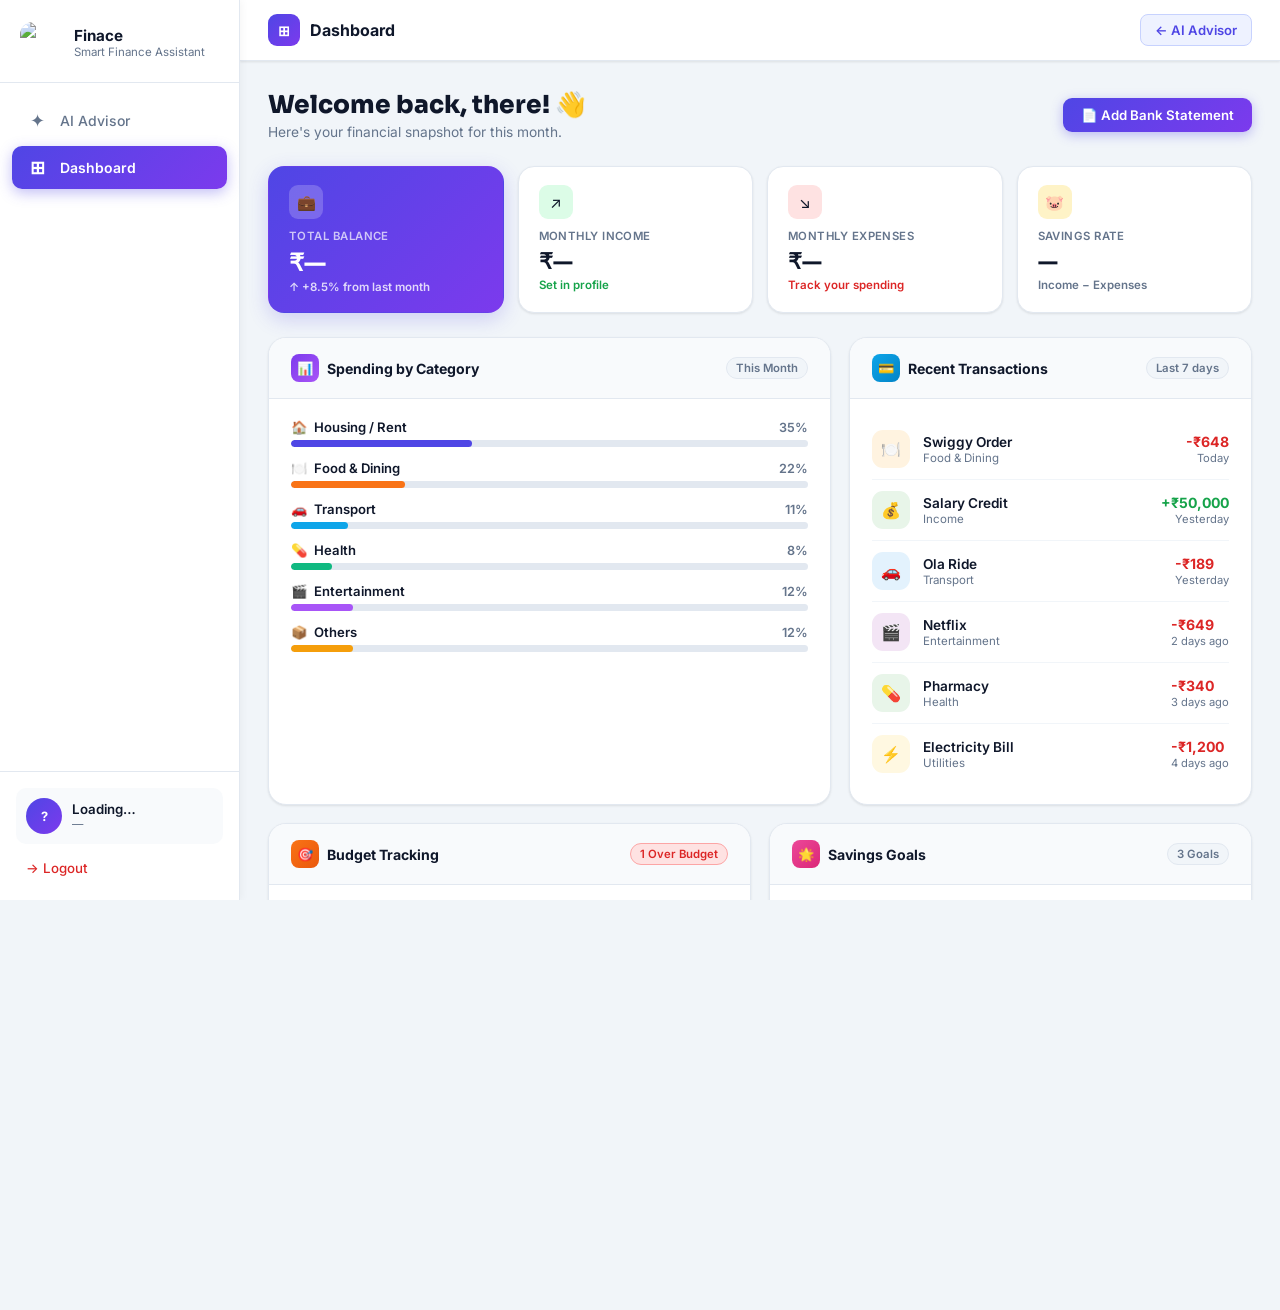
==== frontend/dashboard.html @ 5522cea9 "updated ai chat ui,added dashboard page,updated profile page" ====
<!DOCTYPE html>
<html lang="en">
<head>
<meta charset="UTF-8"/>
<meta name="viewport" content="width=device-width,initial-scale=1.0"/>
<title>Dashboard — Finace</title>
<link href="https://fonts.googleapis.com/css2?family=Inter:wght@400;500;600;700;800&family=Sora:wght@700;800&display=swap" rel="stylesheet"/>
<style>
*,*::before,*::after{box-sizing:border-box;margin:0;padding:0}
:root{
  --indigo:#4f46e5;--violet:#7c3aed;--indigo-light:#eef2ff;--indigo-mid:#c7d2fe;
  --sl50:#f8fafc;--sl100:#f1f5f9;--sl200:#e2e8f0;--sl300:#cbd5e1;
  --sl500:#64748b;--sl900:#0f172a;
  --green:#16a34a;--green-bg:#dcfce7;--green-bd:#86efac;
  --red:#dc2626;--red-bg:#fee2e2;
  --amber:#d97706;--amber-bg:#fef3c7;
  --white:#fff;
  --sh-sm:0 1px 3px rgba(0,0,0,.06),0 1px 2px rgba(0,0,0,.04);
  --sh-md:0 4px 16px rgba(0,0,0,.08),0 2px 6px rgba(0,0,0,.04);
  --sh-indigo:0 6px 20px rgba(79,70,229,.22);
}
html,body{height:100%;font-family:'Inter',sans-serif;background:var(--sl100);color:var(--sl900);overflow-x:hidden}
.layout{display:flex;min-height:100vh}

/* ── SIDEBAR ── */
.sidebar{width:240px;flex-shrink:0;background:var(--white);border-right:1px solid var(--sl200);display:flex;flex-direction:column;position:sticky;top:0;height:100vh;box-shadow:2px 0 8px rgba(0,0,0,.04);z-index:10}
.sb-brand{padding:22px 20px 18px;display:flex;align-items:center;gap:12px;border-bottom:1px solid var(--sl200)}
.sb-icon{width:42px;height:42px;border-radius:12px;background:linear-gradient(135deg,var(--violet),var(--indigo));display:flex;align-items:center;justify-content:center;font-size:1.2rem;color:#fff;flex-shrink:0;box-shadow:0 4px 12px rgba(124,58,237,.35)}
.sb-name{font-size:.95rem;font-weight:700;color:var(--sl900);line-height:1.2}
.sb-sub{font-size:.72rem;color:var(--sl500)}
.sb-nav{flex:1;padding:16px 12px}
.nav-item{display:flex;align-items:center;gap:12px;padding:11px 14px;border-radius:10px;font-size:.875rem;font-weight:500;color:var(--sl500);cursor:pointer;transition:all .18s;margin-bottom:4px;border:none;background:none;width:100%;text-align:left;font-family:'Inter',sans-serif;text-decoration:none}
.nav-item:hover{background:var(--sl100);color:var(--sl900)}
.nav-item.active{background:linear-gradient(135deg,var(--indigo),var(--violet));color:#fff;font-weight:600;box-shadow:0 4px 14px rgba(79,70,229,.35)}
.ni{font-size:1.1rem;width:22px;text-align:center;flex-shrink:0}
.sb-user{padding:16px;border-top:1px solid var(--sl200)}
.sb-user-row{display:flex;align-items:center;gap:10px;padding:10px;border-radius:10px;background:var(--sl50);margin-bottom:8px}
.sb-av{width:36px;height:36px;border-radius:50%;background:linear-gradient(135deg,var(--indigo),var(--violet));display:flex;align-items:center;justify-content:center;font-size:.8rem;font-weight:700;color:#fff;flex-shrink:0}
.sb-uname{font-size:.83rem;font-weight:600;color:var(--sl900)}
.sb-uemail{font-size:.71rem;color:var(--sl500);word-break:break-all}
.sb-logout{display:flex;align-items:center;gap:8px;padding:8px 10px;border-radius:8px;font-size:.83rem;font-weight:500;color:var(--red);cursor:pointer;border:none;background:none;font-family:'Inter',sans-serif;width:100%;transition:background .15s}
.sb-logout:hover{background:var(--red-bg)}

/* ── MAIN ── */
.main{flex:1;display:flex;flex-direction:column;min-width:0;overflow-y:auto}

/* ── TOP NAV ── */
.top-nav{background:var(--white);border-bottom:1px solid var(--sl200);padding:14px 28px;display:flex;align-items:center;justify-content:space-between;flex-shrink:0;box-shadow:var(--sh-sm)}
.top-nav-title{font-size:1rem;font-weight:700;color:var(--sl900);display:flex;align-items:center;gap:10px}
.top-nav-icon{width:32px;height:32px;border-radius:9px;background:linear-gradient(135deg,var(--indigo),var(--violet));display:flex;align-items:center;justify-content:center;font-size:.88rem;color:#fff}
.tb-back{display:flex;align-items:center;gap:7px;padding:7px 14px;border-radius:8px;background:var(--indigo-light);border:1.5px solid var(--indigo-mid);color:var(--indigo);font-family:'Inter',sans-serif;font-size:.82rem;font-weight:600;cursor:pointer;text-decoration:none;transition:all .18s}
.tb-back:hover{background:var(--indigo-mid);color:var(--indigo)}

/* ── CONTENT ── */
.content{padding:28px 28px 40px}

/* ── PAGE HEADER ── */
.page-header{margin-bottom:26px}
.page-header h1{font-family:'Sora',sans-serif;font-size:1.55rem;font-weight:800;color:var(--sl900);margin-bottom:4px}
.page-header p{font-size:.86rem;color:var(--sl500)}

/* ── SUMMARY STRIP ── */
.summary-strip{display:grid;grid-template-columns:repeat(4,1fr);gap:14px;margin-bottom:24px}
.sum-card{background:var(--white);border:1px solid var(--sl200);border-radius:16px;padding:18px 20px;box-shadow:var(--sh-sm);transition:box-shadow .2s}
.sum-card:hover{box-shadow:var(--sh-md)}
.sum-card.accent{background:linear-gradient(135deg,var(--indigo),var(--violet));border-color:transparent;box-shadow:var(--sh-indigo)}
.sum-label{font-size:.71rem;font-weight:600;color:var(--sl500);text-transform:uppercase;letter-spacing:.04em;margin-bottom:8px}
.sum-card.accent .sum-label{color:rgba(255,255,255,.7)}
.sum-val{font-family:'Sora',sans-serif;font-size:1.35rem;font-weight:800;color:var(--sl900);line-height:1}
.sum-card.accent .sum-val{color:#fff;font-size:1.5rem}
.sum-change{font-size:.72rem;font-weight:600;margin-top:5px}
.up{color:var(--green)}.down{color:var(--red)}
.sum-card.accent .sum-change{color:rgba(255,255,255,.8)}
.sum-icon{width:34px;height:34px;border-radius:9px;display:flex;align-items:center;justify-content:center;font-size:.95rem;margin-bottom:10px}
.ic-green{background:var(--green-bg)}.ic-red{background:var(--red-bg)}.ic-amber{background:var(--amber-bg)}.ic-white{background:rgba(255,255,255,.2)}

/* ── MAIN GRID ── */
.main-grid{display:grid;grid-template-columns:1.4fr 1fr;gap:18px;margin-bottom:18px}
.full-grid{display:grid;grid-template-columns:1fr 1fr;gap:18px;margin-bottom:18px}

/* ── CARDS ── */
.card{background:var(--white);border:1px solid var(--sl200);border-radius:18px;overflow:hidden;box-shadow:var(--sh-sm)}
.card-head{padding:16px 22px;display:flex;align-items:center;justify-content:space-between;border-bottom:1px solid var(--sl200);background:var(--sl50)}
.card-title{font-size:.88rem;font-weight:700;color:var(--sl900);display:flex;align-items:center;gap:8px}
.ct-icon{width:28px;height:28px;border-radius:8px;background:linear-gradient(135deg,var(--indigo),var(--violet));display:flex;align-items:center;justify-content:center;font-size:.82rem;color:#fff}
.card-body{padding:20px 22px}
.card-tag{font-size:.71rem;font-weight:600;padding:3px 9px;border-radius:20px}
.tag-green{background:var(--green-bg);color:var(--green);border:1px solid var(--green-bd)}
.tag-amber{background:var(--amber-bg);color:var(--amber);border:1px solid #fcd34d}
.tag-red{background:var(--red-bg);color:var(--red);border:1px solid #fca5a5}
.tag-slate{background:var(--sl100);color:var(--sl500);border:1px solid var(--sl200)}

/* ── BAR ROWS ── */
.bar-row{margin-bottom:13px}
.bar-row:last-child{margin-bottom:0}
.bar-meta{display:flex;justify-content:space-between;align-items:center;margin-bottom:5px}
.bar-label{font-size:.82rem;font-weight:600;color:var(--sl900);display:flex;align-items:center;gap:7px}
.bar-val{font-size:.79rem;font-weight:600;color:var(--sl500)}
.bar-track{height:7px;background:var(--sl200);border-radius:4px;overflow:hidden}
.bar-fill{height:100%;border-radius:4px;transition:width .8s cubic-bezier(.4,0,.2,1)}

/* ── TRANSACTION LIST ── */
.tx-row{display:flex;align-items:center;gap:13px;padding:11px 0;border-bottom:1px solid var(--sl100)}
.tx-row:last-child{border-bottom:none}
.tx-ic{width:38px;height:38px;border-radius:11px;display:flex;align-items:center;justify-content:center;font-size:1rem;flex-shrink:0}
.tx-info{flex:1}
.tx-name{font-size:.85rem;font-weight:600;color:var(--sl900)}
.tx-cat{font-size:.72rem;color:var(--sl500);margin-top:1px}
.tx-amt{font-size:.88rem;font-weight:700}
.tx-date{font-size:.7rem;color:var(--sl500);margin-top:1px;text-align:right}

/* ── GOAL ROWS ── */
.goal-row{margin-bottom:16px}
.goal-row:last-child{margin-bottom:0}
.goal-top{display:flex;align-items:center;gap:10px;margin-bottom:7px}
.goal-ic{width:36px;height:36px;border-radius:10px;background:var(--sl100);display:flex;align-items:center;justify-content:center;font-size:1rem;flex-shrink:0}
.goal-info{flex:1}
.goal-name{font-size:.84rem;font-weight:700;color:var(--sl900)}
.goal-sub{font-size:.72rem;color:var(--sl500);margin-top:1px}
.goal-pct{font-size:.8rem;font-weight:700}
.goal-bar-track{height:6px;background:var(--sl200);border-radius:3px;overflow:hidden}
.goal-bar-fill{height:100%;border-radius:3px;transition:width 1s ease}

/* ── BUDGET ROWS ── */
.budget-row{background:var(--sl50);border-radius:12px;padding:13px 15px;margin-bottom:10px}
.budget-row:last-child{margin-bottom:0}
.budget-top{display:flex;justify-content:space-between;align-items:center;margin-bottom:6px}
.budget-name{font-size:.84rem;font-weight:600;color:var(--sl900)}
.budget-nums{font-size:.76rem;font-weight:600}
.budget-bar-track{height:8px;background:var(--sl200);border-radius:4px;overflow:hidden}
.budget-bar-fill{height:100%;border-radius:4px;transition:width .8s ease}
.budget-note{font-size:.7rem;margin-top:4px}


/* ── UPLOAD BUTTON ── */
.upload-btn{display:flex;align-items:center;gap:7px;padding:9px 18px;border-radius:9px;background:linear-gradient(135deg,var(--indigo),var(--violet));border:none;color:#fff;font-family:'Inter',sans-serif;font-size:.83rem;font-weight:600;cursor:pointer;box-shadow:0 3px 12px rgba(79,70,229,.35);transition:all .18s;white-space:nowrap}
.upload-btn:hover{transform:translateY(-1px);box-shadow:0 5px 18px rgba(79,70,229,.45)}
.upload-btn-outline{display:flex;align-items:center;gap:7px;padding:9px 18px;border-radius:9px;background:var(--white);border:1.5px solid var(--sl200);color:var(--sl500);font-family:'Inter',sans-serif;font-size:.83rem;font-weight:600;cursor:pointer;transition:all .18s}
.upload-btn-outline:hover{border-color:var(--indigo-mid);color:var(--indigo);background:var(--indigo-light)}
.page-header-row{display:flex;align-items:center;justify-content:space-between;margin-bottom:26px;flex-wrap:wrap;gap:12px}
.page-header-left h1{font-family:'Sora',sans-serif;font-size:1.55rem;font-weight:800;color:var(--sl900);margin-bottom:4px}
.page-header-left p{font-size:.86rem;color:var(--sl500)}

/* ── UPLOAD MODAL ── */
.modal-overlay{position:fixed;inset:0;z-index:10000;background:rgba(10,16,35,.55);backdrop-filter:blur(8px);display:none;align-items:center;justify-content:center;padding:16px}
.modal-overlay.open{display:flex}
.modal-box{background:#fff;border-radius:22px;padding:28px 28px 24px;width:100%;max-width:460px;box-shadow:0 28px 70px rgba(0,0,0,.22);animation:popIn .28s cubic-bezier(.34,1.56,.64,1)}
@keyframes popIn{from{transform:scale(.92);opacity:0}to{transform:scale(1);opacity:1}}
.modal-head{display:flex;align-items:center;justify-content:space-between;margin-bottom:18px}
.modal-title{font-size:1rem;font-weight:800;color:var(--sl900)}
.modal-close{background:none;border:none;cursor:pointer;font-size:1.1rem;color:var(--sl500);line-height:1;padding:4px}
.modal-close:hover{color:var(--red)}
.drop-zone{border:2px dashed var(--sl300);border-radius:14px;padding:32px 24px;text-align:center;cursor:pointer;transition:all .2s;background:var(--sl50)}
.drop-zone:hover,.drop-zone.drag-over{border-color:var(--indigo);background:var(--indigo-light)}
.drop-icon{font-size:2.2rem;margin-bottom:10px}
.drop-title{font-size:.9rem;font-weight:700;color:var(--sl900);margin-bottom:4px}
.drop-sub{font-size:.78rem;color:var(--sl500)}
.drop-formats{font-size:.72rem;color:var(--sl300);margin-top:8px}
.modal-divider{display:flex;align-items:center;gap:12px;margin:16px 0;color:var(--sl300);font-size:.78rem;font-weight:600}
.modal-divider::before,.modal-divider::after{content:'';flex:1;height:1px;background:var(--sl200)}
.parse-status{background:var(--indigo-light);border:1px solid var(--indigo-mid);border-radius:10px;padding:12px 15px;font-size:.82rem;color:var(--indigo);font-weight:500;display:none;align-items:center;gap:9px;margin-top:12px}
.parse-status.ok{background:var(--green-bg);border-color:var(--green-bd);color:var(--green)}
.parse-status.err{background:var(--red-bg);border-color:#fca5a5;color:var(--red)}
.spinning{display:inline-block;animation:spin .8s linear infinite}
@keyframes spin{to{transform:rotate(360deg)}}
.parsed-preview{margin-top:14px;background:var(--sl50);border-radius:10px;padding:13px 15px;display:none}
.pp-row{display:flex;justify-content:space-between;align-items:center;padding:5px 0;border-bottom:1px solid var(--sl100);font-size:.81rem}
.pp-row:last-child{border-bottom:none}
.pp-label{color:var(--sl500);font-weight:500}
.pp-val{font-weight:700;color:var(--sl900)}
.modal-actions{display:flex;gap:10px;margin-top:18px}
.modal-btn-primary{flex:1;padding:11px;border-radius:9px;border:none;background:linear-gradient(135deg,var(--indigo),var(--violet));color:#fff;font-family:'Inter',sans-serif;font-size:.86rem;font-weight:700;cursor:pointer;box-shadow:0 3px 10px rgba(79,70,229,.3);transition:all .18s;display:none}
.modal-btn-primary:hover{transform:translateY(-1px)}
.modal-btn-cancel{flex:1;padding:11px;border-radius:9px;border:1.5px solid var(--sl200);background:#fff;color:var(--sl500);font-family:'Inter',sans-serif;font-size:.86rem;font-weight:600;cursor:pointer;transition:all .18s}
.modal-btn-cancel:hover{border-color:var(--sl300);background:var(--sl50)}

/* ── STATEMENT BADGE ── */
.statement-badge{display:none;align-items:center;gap:6px;padding:5px 11px;border-radius:20px;background:var(--green-bg);border:1px solid var(--green-bd);font-size:.72rem;font-weight:600;color:var(--green);margin-left:8px}

/* ── TOAST ── */
.toast{position:fixed;bottom:22px;right:22px;z-index:9999;background:var(--sl900);border-radius:12px;padding:11px 16px;display:flex;align-items:center;gap:9px;font-size:.82rem;font-weight:600;color:#fff;box-shadow:0 8px 30px rgba(0,0,0,.25);transform:translateY(70px) scale(.95);opacity:0;transition:all .4s cubic-bezier(.34,1.56,.64,1)}
.toast.show{transform:translateY(0) scale(1);opacity:1}

@media(max-width:860px){.sidebar{display:none}.summary-strip{grid-template-columns:1fr 1fr}.main-grid,.full-grid{grid-template-columns:1fr}.content{padding:18px 14px}}
@media(max-width:500px){.summary-strip{grid-template-columns:1fr}}
</style>
</head>
<body>
<div class="layout">

<!-- SIDEBAR -->
<aside class="sidebar">
  <div class="sb-brand">
    <div class="sb-icon" style="background:none;box-shadow:none;padding:0;overflow:hidden">
      <img src="FinaceLogo.jpeg" alt="Finace" style="width:42px;height:42px;object-fit:contain;border-radius:12px"/>
    </div>
    <div><div class="sb-name">Finace</div><div class="sb-sub">Smart Finance Assistant</div></div>
  </div>
  <nav class="sb-nav">
    <a class="nav-item" href="index.html"><span class="ni">✦</span> AI Advisor</a>
    <a class="nav-item active" href="dashboard.html"><span class="ni">⊞</span> Dashboard</a>
  </nav>
  <div class="sb-user">
    <div class="sb-user-row">
      <div class="sb-av" id="sb-av">?</div>
      <div>
        <div class="sb-uname" id="sb-uname">Loading…</div>
        <div class="sb-uemail" id="sb-uemail">—</div>
      </div>
    </div>
    <button class="sb-logout" onclick="doLogout()">→ Logout</button>
  </div>
</aside>

<!-- MAIN -->
<div class="main">

  <!-- Top Nav -->
  <div class="top-nav">
    <div class="top-nav-title">
      <div class="top-nav-icon">⊞</div>
      Dashboard
    </div>
    <a class="tb-back" href="index.html">← AI Advisor</a>
  </div>

  <div class="content">
    <div class="page-header-row">
      <div class="page-header-left">
        <h1>Welcome back, <span id="dash-name">there</span>! 👋
          <span class="statement-badge" id="stmt-badge">📄 Statement loaded</span>
        </h1>
        <p>Here's your financial snapshot for this month.</p>
      </div>
      <button class="upload-btn" onclick="openUploadModal()">
        📄 Add Bank Statement
      </button>
    </div>

    <!-- SUMMARY STRIP -->
    <div class="summary-strip">
      <div class="sum-card accent">
        <div class="sum-icon ic-white">💼</div>
        <div class="sum-label">Total Balance</div>
        <div class="sum-val" id="sum-balance">₹0</div>
        <div class="sum-change">↑ +8.5% from last month</div>
      </div>
      <div class="sum-card">
        <div class="sum-icon ic-green">↗</div>
        <div class="sum-label">Monthly Income</div>
        <div class="sum-val" id="sum-income">₹0</div>
        <div class="sum-change up" id="sum-income-change">Set in profile</div>
      </div>
      <div class="sum-card">
        <div class="sum-icon ic-red">↘</div>
        <div class="sum-label">Monthly Expenses</div>
        <div class="sum-val" id="sum-expense">₹0</div>
        <div class="sum-change down">Track your spending</div>
      </div>
      <div class="sum-card">
        <div class="sum-icon ic-amber">🐷</div>
        <div class="sum-label">Savings Rate</div>
        <div class="sum-val" id="sum-savings-rate">—</div>
        <div class="sum-change" id="sum-savings-note" style="color:var(--sl500)">Income − Expenses</div>
      </div>
    </div>

    <!-- SPENDING + TRANSACTIONS -->
    <div class="main-grid">

      <!-- Spending by Category -->
      <div class="card">
        <div class="card-head">
          <div class="card-title"><div class="ct-icon" style="background:linear-gradient(135deg,#7c3aed,#a855f7)">📊</div>Spending by Category</div>
          <span class="card-tag tag-slate">This Month</span>
        </div>
        <div class="card-body" id="spending-body">
          <!-- filled by JS -->
        </div>
      </div>

      <!-- Recent Transactions -->
      <div class="card">
        <div class="card-head">
          <div class="card-title"><div class="ct-icon" style="background:linear-gradient(135deg,#0ea5e9,#0284c7)">💳</div>Recent Transactions</div>
          <span class="card-tag tag-slate">Last 7 days</span>
        </div>
        <div class="card-body" id="transactions-body">
          <!-- filled by JS -->
        </div>
      </div>

    </div>

    <!-- BUDGET + GOALS -->
    <div class="full-grid">

      <!-- Budget Tracking -->
      <div class="card">
        <div class="card-head">
          <div class="card-title"><div class="ct-icon" style="background:linear-gradient(135deg,#f97316,#ea580c)">🎯</div>Budget Tracking</div>
          <span class="card-tag tag-green" id="budgets-ok-tag">4 Active</span>
        </div>
        <div class="card-body" id="budgets-body">
          <!-- filled by JS -->
        </div>
      </div>

      <!-- Savings Goals -->
      <div class="card">
        <div class="card-head">
          <div class="card-title"><div class="ct-icon" style="background:linear-gradient(135deg,#ec4899,#db2777)">🌟</div>Savings Goals</div>
          <span class="card-tag tag-slate">3 Goals</span>
        </div>
        <div class="card-body" id="goals-body">
          <!-- filled by JS -->
        </div>
      </div>

    </div>

  </div><!-- /content -->
</div><!-- /main -->
</div><!-- /layout -->

<div class="toast" id="toast"><span id="toast-icon">✅</span> <span id="toast-text">Done!</span></div>

<script>
const API = 'http://127.0.0.1:8000';
let currentUser = null;
let obAnswers   = {};
let parsedStatement = null;

/* ── LOAD SESSION ── */
function loadSession(){
  try{
    const s = sessionStorage.getItem('ft_user');
    const o = sessionStorage.getItem('ft_ob');
    if(s){ currentUser = JSON.parse(s); }
    if(o){ obAnswers   = JSON.parse(o); }
  }catch(_){}
  renderSidebar();
  renderDashboard();
  // Load saved statement from DB if logged in
  if(currentUser?.id) loadStatementFromDB(currentUser.id);
}

function renderSidebar(){
  if(!currentUser) return;
  document.getElementById('sb-av').textContent     = currentUser.initials || '?';
  document.getElementById('sb-uname').textContent  = currentUser.fullName || currentUser.name;
  document.getElementById('sb-uemail').textContent = currentUser.email || '—';
  document.getElementById('dash-name').textContent = currentUser.name  || 'there';
}

/* ── LOAD STATEMENT FROM DB ── */
async function loadStatementFromDB(userId){
  try{
    const res  = await fetch(`${API}/statement/${userId}`);
    const data = await res.json();
    if(data.statement){
      const s = data.statement;
      const txns     = JSON.parse(s.transactions_json || '[]');
      const catTotals= JSON.parse(s.cat_totals_json   || '{}');
      parsedStatement = {
        txns,
        totalIn:  s.total_income,
        totalOut: s.total_expense,
        credits:  txns.filter(t=>t.amount>0),
        debits:   txns.filter(t=>t.amount<0),
      };
      applyStatementToUI(parsedStatement, s.period_label, s.uploaded_at);
    }
  }catch(e){ console.warn('loadStatementFromDB:', e.message); }
}

/* ── RENDER DASHBOARD (profile data) ── */
function renderDashboard(){
  const profile = currentUser?.profile || {};
  const income  = parseFloat(profile.monthly_income  || obAnswers['ob-income']  || 0);
  const expense = parseFloat(profile.monthly_expense || obAnswers['ob-expense'] || 0);
  const savings = income - expense;
  const savPct  = income > 0 ? Math.round((savings/income)*100) : 0;
  const balance = savings * 6;

  document.getElementById('sum-balance').textContent = income > 0 ? '₹'+Math.round(balance).toLocaleString('en-IN') : '₹—';
  document.getElementById('sum-income').textContent  = income  > 0 ? '₹'+income.toLocaleString('en-IN')  : '₹—';
  document.getElementById('sum-expense').textContent = expense > 0 ? '₹'+expense.toLocaleString('en-IN') : '₹—';
  if(income > 0){
    const rateEl = document.getElementById('sum-savings-rate');
    const noteEl = document.getElementById('sum-savings-note');
    rateEl.textContent = savPct+'%';
    rateEl.style.color = savPct>=20?'#16a34a':savPct>=10?'#d97706':'#dc2626';
    noteEl.textContent = savPct>=20?'✓ Above target 20%':savPct>=10?'→ Target: 20%+':'⚠ Below target';
    noteEl.style.color = savPct>=20?'#16a34a':savPct>=10?'#d97706':'#dc2626';
  }
  renderSpending(expense);
  renderTransactions();
  renderBudgets(expense);
  renderGoals(savings);
}

/* ─────────────────────────────────────────────
   UPLOAD MODAL
───────────────────────────────────────────── */
function openUploadModal(){
  document.getElementById('upload-modal').classList.add('open');
  resetModal();
}
function closeUploadModal(){
  document.getElementById('upload-modal').classList.remove('open');
}
function resetModal(){
  document.getElementById('stmt-text').value = '';
  document.getElementById('parse-status').style.display = 'none';
  document.getElementById('parse-status').className = 'parse-status';
  document.getElementById('parsed-preview').style.display = 'none';
  document.getElementById('apply-btn').style.display = 'none';
  document.getElementById('stmt-file').value = '';
  parsedStatement = null;
}

/* ── DRAG & DROP ── */
function handleDragOver(e){ e.preventDefault(); document.getElementById('drop-zone').classList.add('drag-over'); }
function handleDragLeave(){ document.getElementById('drop-zone').classList.remove('drag-over'); }
function handleDrop(e){
  e.preventDefault(); document.getElementById('drop-zone').classList.remove('drag-over');
  const file = e.dataTransfer.files[0]; if(file) processFile(file);
}
function handleFileSelect(input){ const file = input.files[0]; if(file) processFile(file); }

/* ── PROCESS FILE ── */
async function processFile(file){
  showParseStatus('loading', 'Reading ' + file.name + '…');
  const ext = file.name.split('.').pop().toLowerCase();

  if(ext === 'pdf'){
    // Send to backend for proper PDF text extraction
    const fd = new FormData();
    fd.append('file', file);
    try{
      const res  = await fetch(`${API}/statement/parse-pdf`, {method:'POST', body:fd});
      if(!res.ok){ const e=await res.json(); throw new Error(e.detail||'PDF parse failed'); }
      const data = await res.json();
      parseAndPreview(data.text, file.name);
    }catch(err){
      showParseStatus('err', '❌ ' + err.message + '. Try pasting text below instead.');
    }
  } else {
    // CSV / TXT / XLSX — read as text directly
    const reader = new FileReader();
    reader.onload  = (e) => parseAndPreview(e.target.result, file.name);
    reader.onerror = () => showParseStatus('err', '❌ Could not read file. Try pasting below.');
    reader.readAsText(file);
  }
}

/* ─────────────────────────────────────────────
   GPAY-AWARE CORE PARSER
   Handles:
   - Google Pay PDF text (Received from / Paid to)
   - Standard bank CSV  (date, description, amount, dr/cr)
   - Plain text paste
───────────────────────────────────────────── */
function parseStatement(rawText){
  const txns = [];

  // ── GPAY FORMAT DETECTION ──────────────────────────────
  // GPay text looks like:
  //   "Received from Praveen Kannan ... ₹6,500"
  //   "Paid to BP Mahindra City ...    ₹200"
  const isGPay = /Received from|Paid to|UPI Transaction ID/i.test(rawText);

if(isGPay){
  // Split into transaction blocks by date pattern
  const blocks = rawText.split(/\n(?=\d{2}\s+\w{3},\s+\d{4})/);
  for(const block of blocks){
    const lines = block.split('\n').map(l=>l.trim()).filter(Boolean);
      if(lines.length < 2) continue;

      const amtMatch = block.match(/[₹]([0-9,]+(?:\.[0-9]{1,2})?)\s*$/m);
      if(!amtMatch) continue;
      const amount = parseFloat(amtMatch[1].replace(/,/g,''));
      if(!amount || isNaN(amount)) continue;

      // Determine direction
      const isPaid     = /^Paid to/i.test(lines.join(' '));
      const isReceived = /^Received from/i.test(lines.join(' '));
      const signedAmt  = isReceived ? amount : -amount;

      // Extract description (first meaningful line after date)
      let desc = '';
      for(const l of lines){
        if(/^\d{2}\s+\w{3},?\s+\d{4}/.test(l)) continue; // skip date
        if(/UPI Transaction|Paid to Indian Bank|Paid by Indian Bank|^\d{2}:\d{2}/.test(l)) continue;
        if(l.length > 2){ desc = l.replace(/^(Received from|Paid to)\s*/i,'').trim(); break; }
      }
      if(!desc) desc = isPaid ? 'Payment' : 'Receipt';

      const cat = categorize(desc + ' ' + block);
      txns.push({desc, amount: signedAmt, cat});
    }
    return txns;
  }

// ── STANDARD FORMAT ────────────────────────────────────
const lines = rawText.split('\n').map(l=>l.trim()).filter(l=>l.length>3);
  for(const line of lines){
    if(/^(date|description|narration|particulars|amount|balance|ref|sr\.?\s*no|transaction)/i.test(line)) continue;
    if(/UPI Transaction ID|Powered by|Page \d/i.test(line)) continue;

    const nums = [];
    const numPat = /[₹+\-]?\s*([\d,]+(?:\.\d{1,2})?)/g;
    let m;
    while((m=numPat.exec(line))!==null){
      const v = parseFloat(m[1].replace(/,/g,''));
      if(!isNaN(v) && v > 0.5 && v < 10000000) nums.push({val:v, idx:m.index, raw:m[0]});
    }
    if(!nums.length) continue;

    let amount = 0;
    const drCr = line.match(/(dr|cr|debit|credit|credited|debited|withdrawal|deposit|paid to|received from)/i);
    if(drCr){
      const kw = drCr[1].toLowerCase();
      const isCredit = /cr|credit|credited|deposit|received from/.test(kw);
      amount = isCredit ? Math.abs(nums[0].val) : -Math.abs(nums[0].val);
    } else {
      const n = nums[nums.length > 1 ? nums.length-2 : 0];
      if(n.raw.includes('+')) amount = n.val;
      else if(n.raw.includes('-') || line.indexOf('-'+n.val)>-1) amount = -n.val;
      else if(/salary|salari|credited|income|refund|cashback|interest|dividend|received/i.test(line)) amount = n.val;
      else amount = -n.val;
    }

    let desc = line
  // dates like 04 Dec, 2025
  .replace(/\b\d{1,2}\s+(jan|feb|mar|apr|may|jun|jul|aug|sep|oct|nov|dec),?\s+\d{4}\b/gi, '')
  // numeric dates like 01/12/2025
  .replace(/\b\d{1,4}[\/\-\.]\d{1,2}[\/\-\.]\d{2,4}\b/g, '')
  // rupee amounts
  .replace(/₹\s*[\d,]+(?:\.\d{1,2})?/g, '')
  // keywords
  .replace(/\b(dr|cr|debit|credit|inr|rs\.?|upi|neft|imps|rtgs)\b/gi, '')
  // punctuation → spaces
  .replace(/[|,;:\/\\]+/g, ' ')
  .replace(/\s+/g, ' ')
  .trim();
    if(desc.length < 2) desc = 'Transaction';

    const cat = categorize(line + ' ' + desc);
    if(Math.abs(amount) > 0) txns.push({desc, amount, cat});
  }
  return txns;
}

function categorize(text){
  const t = text.toLowerCase();
  if(/salary|salari|employer|received from praveen|received from google pay reward/i.test(t)) return 'Income';
  if(/swiggy|zomato|food|restaurant|cafe|blinkit|dunzo|bigbasket|karupatti coffee|coffee|tea/i.test(t)) return 'Food & Dining';
  if(/ola|uber|rapido|petrol|fuel|metro|bus|train|irctc|flight|bp mahindra|toll|parking/i.test(t)) return 'Transport';
  if(/netflix|prime|hotstar|spotify|game|movie|theatre|pvr|inox|entertainment/i.test(t)) return 'Entertainment';
  if(/pharmacy|medicine|doctor|hospital|health|medplus|apollo|clinic|lab/i.test(t)) return 'Health';
  if(/rent|housing|maintenance|society|water|electricity|gas|broadband|wifi|airtel|jio|bsnl/i.test(t)) return 'Housing';
  if(/amazon|flipkart|myntra|nykaa|meesho|shopping/i.test(t)) return 'Shopping';
  if(/emi|loan|insurance|premium|sip|mutual fund/i.test(t)) return 'Finance';
  return 'Others';
}

/* ── PARSE & PREVIEW ── */
function parseAndPreview(rawText, source=''){
  if(!rawText || rawText.length < 10){
    showParseStatus('err','❌ No content found. Please paste transactions below.'); return;
  }
  const txns = parseStatement(rawText);
  if(!txns.length){
    showParseStatus('err','❌ No transactions found. Try pasting in plain text.'); return;
  }

  const credits  = txns.filter(t=>t.amount>0);
  const debits   = txns.filter(t=>t.amount<0);
  const totalIn  = credits.reduce((s,t)=>s+t.amount,0);
  const totalOut = debits.reduce((s,t)=>s+Math.abs(t.amount),0);
  const largest  = [...debits].sort((a,b)=>a.amount-b.amount)[0];

  parsedStatement = {txns, totalIn, totalOut, credits, debits, source};

  document.getElementById('pp-income').textContent  = '₹'+Math.round(totalIn).toLocaleString('en-IN');
  document.getElementById('pp-expense').textContent = '₹'+Math.round(totalOut).toLocaleString('en-IN');
  document.getElementById('pp-count').textContent   = txns.length+' transactions';
  document.getElementById('pp-largest').textContent = largest
    ? largest.desc.slice(0,22)+' (₹'+Math.abs(largest.amount).toLocaleString('en-IN')+')'
    : '—';

  document.getElementById('parsed-preview').style.display = 'block';
  document.getElementById('apply-btn').style.display      = 'block';
  showParseStatus('ok','✓ Found '+txns.length+' transactions from '+(source||'text'));
}

function showParseStatus(type, msg){
  const el = document.getElementById('parse-status');
  el.style.display = 'flex';
  el.className = 'parse-status'+(type==='ok'?' ok':type==='err'?' err':'');
  el.innerHTML = type==='loading'
    ? `<span class="spinning">⟳</span> ${msg}` : msg;
}

/* ── APPLY TO DASHBOARD ── */
async function applyStatement(){
  if(!parsedStatement) return;
  const {txns, totalIn, totalOut, credits, debits, source} = parsedStatement;

  const catTotals = {};
  debits.forEach(t=>{ const c=t.cat==='Income'?'Others':t.cat; catTotals[c]=(catTotals[c]||0)+Math.abs(t.amount); });

  const period = source || 'Uploaded Statement';
  applyStatementToUI(parsedStatement, period, 'Just now');

  // ── SAVE TO DATABASE ──
  if(currentUser?.id){
    try{
      const fd = new FormData();
      fd.append('user_id',           currentUser.id);
      fd.append('total_income',      Math.round(totalIn));
      fd.append('total_expense',     Math.round(totalOut));
      fd.append('period_label',      period);
      fd.append('transactions_json', JSON.stringify(txns));
      fd.append('cat_totals_json',   JSON.stringify(catTotals));
      const res = await fetch(`${API}/statement/save`, {method:'POST', body:fd});
      if(res.ok) showToast('✅','Statement saved to your account!');
      else       showToast('⚠️','Dashboard updated (save failed — will retry next upload).');
    }catch(e){
      showToast('✅','Dashboard updated! (Offline — data stays this session)');
    }
  } else {
    showToast('✅','Dashboard updated from statement!');
  }
  closeUploadModal();
}

/* ── APPLY STATEMENT DATA TO UI ── */
function applyStatementToUI(stmt, periodLabel, uploadedAt){
  const {txns, totalIn, totalOut, credits, debits} = stmt;
  const savPct = totalIn > 0 ? Math.round(((totalIn-totalOut)/totalIn)*100) : 0;

  document.getElementById('sum-income').textContent  = '₹'+Math.round(totalIn).toLocaleString('en-IN');
  document.getElementById('sum-expense').textContent = '₹'+Math.round(totalOut).toLocaleString('en-IN');
  document.getElementById('sum-balance').textContent = '₹'+Math.round((totalIn-totalOut)*6).toLocaleString('en-IN');

  const rateEl = document.getElementById('sum-savings-rate');
  const noteEl = document.getElementById('sum-savings-note');
  rateEl.textContent = savPct+'%';
  rateEl.style.color = savPct>=20?'#16a34a':savPct>=10?'#d97706':'#dc2626';
  noteEl.textContent = savPct>=20?'✓ Above target 20%':savPct>=10?'→ Target: 20%+':'⚠ Below target';
  noteEl.style.color = savPct>=20?'#16a34a':savPct>=10?'#d97706':'#dc2626';

  const catTotals = {};
  (debits||txns.filter(t=>t.amount<0)).forEach(t=>{
    const c=t.cat==='Income'?'Others':t.cat;
    catTotals[c]=(catTotals[c]||0)+Math.abs(t.amount);
  });

  renderSpendingFromStatement(catTotals, totalOut);
  renderTransactionsFromStatement((txns||[]).slice(0,6));
  renderBudgetsFromStatement(catTotals);
  renderGoals(Math.max(0, totalIn - totalOut));

  // Badge
  const badge = document.getElementById('stmt-badge');
  badge.style.display = 'inline-flex';
  badge.title = periodLabel + (uploadedAt ? ' · uploaded '+uploadedAt : '');

  // Update upload button text
  const btn = document.querySelector('.upload-btn');
  if(btn) btn.innerHTML = '📄 Update Statement';
}

/* ── STATEMENT-AWARE RENDERERS ── */
function renderSpendingFromStatement(catTotals, totalOut){
  const colors = {'Housing':'#4f46e5','Food & Dining':'#f97316','Transport':'#0ea5e9',
    'Health':'#10b981','Entertainment':'#a855f7','Shopping':'#ec4899','Finance':'#f59e0b','Others':'#64748b'};
  const icons  = {'Housing':'🏠','Food & Dining':'🍽️','Transport':'🚗','Health':'💊',
    'Entertainment':'🎬','Shopping':'🛍️','Finance':'💰','Others':'📦'};
  const sorted = Object.entries(catTotals).sort((a,b)=>b[1]-a[1]).slice(0,6);
  document.getElementById('spending-body').innerHTML = sorted.map(([cat,amt])=>{
    const pct = totalOut>0?Math.round((amt/totalOut)*100):0;
    return `<div class="bar-row"><div class="bar-meta">
      <div class="bar-label"><span>${icons[cat]||'📦'}</span>${cat}</div>
      <div class="bar-val">₹${Math.round(amt).toLocaleString('en-IN')} · ${pct}%</div>
    </div><div class="bar-track"><div class="bar-fill" style="width:${pct}%;background:${colors[cat]||'#64748b'}"></div></div></div>`;
  }).join('') || '<p style="color:var(--sl500);font-size:.82rem">No expense data found.</p>';
}

function renderTransactionsFromStatement(txns){
  const bgMap   = {'Income':'#e8f5e9','Food & Dining':'#fff3e0','Transport':'#e3f2fd',
    'Entertainment':'#f3e5f5','Health':'#e8f5e9','Housing':'#fce4ec','Shopping':'#fce4ec','Finance':'#fff8e1','Others':'#f5f5f5'};
  const iconMap = {'Income':'💰','Food & Dining':'🍽️','Transport':'🚗','Entertainment':'🎬',
    'Health':'💊','Housing':'🏠','Shopping':'🛍️','Finance':'💳','Others':'📦'};
  document.getElementById('transactions-body').innerHTML = txns.map(t=>`
    <div class="tx-row">
      <div class="tx-ic" style="background:${bgMap[t.cat]||'#f5f5f5'}">${iconMap[t.cat]||'📦'}</div>
      <div class="tx-info"><div class="tx-name">${t.desc.slice(0,28)}</div><div class="tx-cat">${t.cat}</div></div>
      <div><div class="tx-amt" style="color:${t.amount>0?'#16a34a':'#dc2626'}">
        ${t.amount>0?'+':'-'}₹${Math.abs(Math.round(t.amount)).toLocaleString('en-IN')}
      </div></div>
    </div>`).join('') || '<p style="color:var(--sl500);font-size:.82rem">No transactions found.</p>';
}

function renderBudgetsFromStatement(catTotals){
  const limits = {'Housing':15000,'Food & Dining':8000,'Transport':4000,
    'Entertainment':3000,'Health':2500,'Shopping':5000,'Finance':10000,'Others':3000};
  let over = 0;
  const rows = Object.entries(catTotals).filter(([c])=>c!=='Income').sort((a,b)=>b[1]-a[1]).slice(0,4)
    .map(([cat,spent])=>{
      const limit=limits[cat]||5000, pct=Math.round((spent/limit)*100), isOver=pct>90;
      if(isOver) over++;
      const col=isOver?'#ef4444':(cat==='Housing'?'#4f46e5':cat==='Food & Dining'?'#f97316':cat==='Transport'?'#0ea5e9':'#a855f7');
      return `<div class="budget-row"><div class="budget-top">
        <div class="budget-name">${cat}</div>
        <div class="budget-nums" style="color:${isOver?'#dc2626':'var(--sl500)'}">₹${Math.round(spent).toLocaleString()} / ₹${limit.toLocaleString()}</div>
      </div><div class="budget-bar-track"><div class="budget-bar-fill" style="width:${Math.min(pct,100)}%;background:${col}"></div></div>
      <div class="budget-note" style="color:${isOver?'#dc2626':'var(--sl500)'}">${pct}% used${isOver?' — ⚠ Over budget!':''}</div></div>`;
    });
  document.getElementById('budgets-body').innerHTML = rows.join('') ||
    '<p style="color:var(--sl500);font-size:.82rem">No budget data available.</p>';
  const tag = document.getElementById('budgets-ok-tag');
  tag.textContent = over>0?over+' Over Budget':rows.length+' Active';
  tag.className   = 'card-tag '+(over>0?'tag-red':'tag-green');
}

/* ── DEFAULT RENDERERS (no statement) ── */
function renderSpending(totalExpense){
  const cats=[{n:'Housing / Rent',p:35,c:'#4f46e5',i:'🏠'},{n:'Food & Dining',p:22,c:'#f97316',i:'🍽️'},
    {n:'Transport',p:11,c:'#0ea5e9',i:'🚗'},{n:'Health',p:8,c:'#10b981',i:'💊'},
    {n:'Entertainment',p:12,c:'#a855f7',i:'🎬'},{n:'Others',p:12,c:'#f59e0b',i:'📦'}];
  document.getElementById('spending-body').innerHTML = cats.map(x=>{
    const amt=totalExpense>0?'₹'+Math.round(totalExpense*(x.p/100)).toLocaleString('en-IN'):'';
    return `<div class="bar-row"><div class="bar-meta"><div class="bar-label"><span>${x.i}</span>${x.n}</div>
      <div class="bar-val">${amt?amt+' · ':''}${x.p}%</div></div>
      <div class="bar-track"><div class="bar-fill" style="width:${x.p}%;background:${x.c}"></div></div></div>`;
  }).join('');
}

function renderTransactions(){
  const txns=[{n:'Swiggy Order',cat:'Food & Dining',amt:-648,date:'Today',i:'🍽️',bg:'#fff3e0'},
    {n:'Salary Credit',cat:'Income',amt:50000,date:'Yesterday',i:'💰',bg:'#e8f5e9'},
    {n:'Ola Ride',cat:'Transport',amt:-189,date:'Yesterday',i:'🚗',bg:'#e3f2fd'},
    {n:'Netflix',cat:'Entertainment',amt:-649,date:'2 days ago',i:'🎬',bg:'#f3e5f5'},
    {n:'Pharmacy',cat:'Health',amt:-340,date:'3 days ago',i:'💊',bg:'#e8f5e9'},
    {n:'Electricity Bill',cat:'Utilities',amt:-1200,date:'4 days ago',i:'⚡',bg:'#fff8e1'}];
  document.getElementById('transactions-body').innerHTML = txns.map(t=>`
    <div class="tx-row"><div class="tx-ic" style="background:${t.bg}">${t.i}</div>
    <div class="tx-info"><div class="tx-name">${t.n}</div><div class="tx-cat">${t.cat}</div></div>
    <div><div class="tx-amt" style="color:${t.amt>0?'#16a34a':'#dc2626'}">${t.amt>0?'+':'-'}₹${Math.abs(t.amt).toLocaleString('en-IN')}</div>
    <div class="tx-date">${t.date}</div></div></div>`).join('');
}

function renderBudgets(totalExpense){
  const budgets=[{n:'Groceries',spent:8200,limit:10000,c:'#10b981'},{n:'Entertainment',spent:4800,limit:5000,c:'#f97316'},
    {n:'Transport',spent:3100,limit:4000,c:'#0ea5e9'},{n:'Health',spent:1200,limit:3000,c:'#a855f7'}];
  let over=0;
  document.getElementById('budgets-body').innerHTML = budgets.map(b=>{
    const pct=Math.round((b.spent/b.limit)*100),isOver=pct>90; if(isOver)over++;
    const col=isOver?'#ef4444':b.c;
    return `<div class="budget-row"><div class="budget-top"><div class="budget-name">${b.n}</div>
      <div class="budget-nums" style="color:${isOver?'#dc2626':'var(--sl500)'}">₹${b.spent.toLocaleString()} / ₹${b.limit.toLocaleString()}</div></div>
      <div class="budget-bar-track"><div class="budget-bar-fill" style="width:${Math.min(pct,100)}%;background:${col}"></div></div>
      <div class="budget-note" style="color:${isOver?'#dc2626':'var(--sl500)'}">${pct}% used${isOver?' — ⚠ Over budget!':''}</div></div>`;
  }).join('');
  const tag=document.getElementById('budgets-ok-tag');
  if(over>0){tag.textContent=over+' Over Budget';tag.className='card-tag tag-red';}
}

function renderGoals(monthlySavings){
  const goals=[{n:'Emergency Fund',target:300000,saved:180000,i:'🛡️',c:'#4f46e5'},
    {n:'Home Down Payment',target:1000000,saved:420000,i:'🏠',c:'#10b981'},
    {n:'Europe Trip',target:200000,saved:85000,i:'✈️',c:'#f97316'}];
  document.getElementById('goals-body').innerHTML = goals.map(g=>{
    const pct=Math.round((g.saved/g.target)*100), rem=g.target-g.saved;
    const mo=monthlySavings>0?Math.ceil(rem/monthlySavings):null;
    return `<div class="goal-row"><div class="goal-top">
      <div class="goal-ic">${g.i}</div>
      <div class="goal-info"><div class="goal-name">${g.n}</div>
        <div class="goal-sub">₹${g.saved.toLocaleString('en-IN')} of ₹${g.target.toLocaleString('en-IN')}${mo?` · ~${mo}mo left`:''}</div>
      </div><div class="goal-pct" style="color:${g.c}">${pct}%</div></div>
      <div class="goal-bar-track"><div class="goal-bar-fill" style="width:${pct}%;background:${g.c}"></div></div></div>`;
  }).join('');
}

/* ── LOGOUT ── */
function doLogout(){
  sessionStorage.removeItem('ft_user'); sessionStorage.removeItem('ft_ob');
  window.location.href = 'index.html';
}

function showToast(icon,msg){
  document.getElementById('toast-icon').textContent=icon;
  document.getElementById('toast-text').textContent=msg;
  const t=document.getElementById('toast'); t.classList.add('show');
  setTimeout(()=>t.classList.remove('show'),3200);
}

/* ── INIT ── */
document.addEventListener('DOMContentLoaded', ()=>{
  loadSession();
  // Debounced textarea parse
  const ta = document.getElementById('stmt-text');
  if(ta){ let timer;
    ta.addEventListener('input',()=>{ clearTimeout(timer);
      timer=setTimeout(()=>{ if(ta.value.trim().length>20) parseAndPreview(ta.value.trim()); },900); });
  }
  document.getElementById('upload-modal')?.addEventListener('click',function(e){
    if(e.target===this) closeUploadModal();
  });
});
</script>

<!-- UPLOAD MODAL -->
<div class="modal-overlay" id="upload-modal">
  <div class="modal-box">
    <div class="modal-head">
      <div class="modal-title">📄 Add Bank Statement</div>
      <button class="modal-close" onclick="closeUploadModal()">✕</button>
    </div>

    <!-- Drop Zone -->
    <div class="drop-zone" id="drop-zone" onclick="document.getElementById('stmt-file').click()"
         ondragover="handleDragOver(event)" ondragleave="handleDragLeave(event)" ondrop="handleDrop(event)">
      <input type="file" id="stmt-file" style="display:none" accept=".pdf,.csv,.txt,.xlsx,.xls" onchange="handleFileSelect(this)"/>
      <div class="drop-icon">📂</div>
      <div class="drop-title">Drop your bank statement here</div>
      <div class="drop-sub">or click to browse files</div>
      <div class="drop-formats">Supports PDF, CSV, Excel (.xlsx), TXT</div>
    </div>

    <div class="modal-divider">or paste text below</div>

    <textarea id="stmt-text" placeholder="Paste your bank statement transactions here…
Example:
01/03/2026 Swiggy -648
05/03/2026 Salary +85000
08/03/2026 Netflix -649
12/03/2026 Ola -189"
      style="width:100%;height:110px;border:1.5px solid var(--sl200);border-radius:10px;padding:11px 13px;font-family:'Inter',sans-serif;font-size:.82rem;color:var(--sl900);resize:none;outline:none;background:var(--sl50);transition:border-color .18s"
      onfocus="this.style.borderColor='var(--indigo)'" onblur="this.style.borderColor='var(--sl200)'"
    ></textarea>

    <!-- Parse Status -->
    <div class="parse-status" id="parse-status"></div>

    <!-- Parsed Preview -->
    <div class="parsed-preview" id="parsed-preview">
      <div class="pp-row"><span class="pp-label">Total Income</span><span class="pp-val" id="pp-income">—</span></div>
      <div class="pp-row"><span class="pp-label">Total Expenses</span><span class="pp-val" id="pp-expense">—</span></div>
      <div class="pp-row"><span class="pp-label">Transactions found</span><span class="pp-val" id="pp-count">—</span></div>
      <div class="pp-row"><span class="pp-label">Largest expense</span><span class="pp-val" id="pp-largest">—</span></div>
    </div>

    <div class="modal-actions">
      <button class="modal-btn-cancel" onclick="closeUploadModal()">Cancel</button>
      <button class="modal-btn-primary" id="apply-btn" onclick="applyStatement()">✓ Apply to Dashboard</button>
    </div>
  </div>
</div>

</body>
</html>
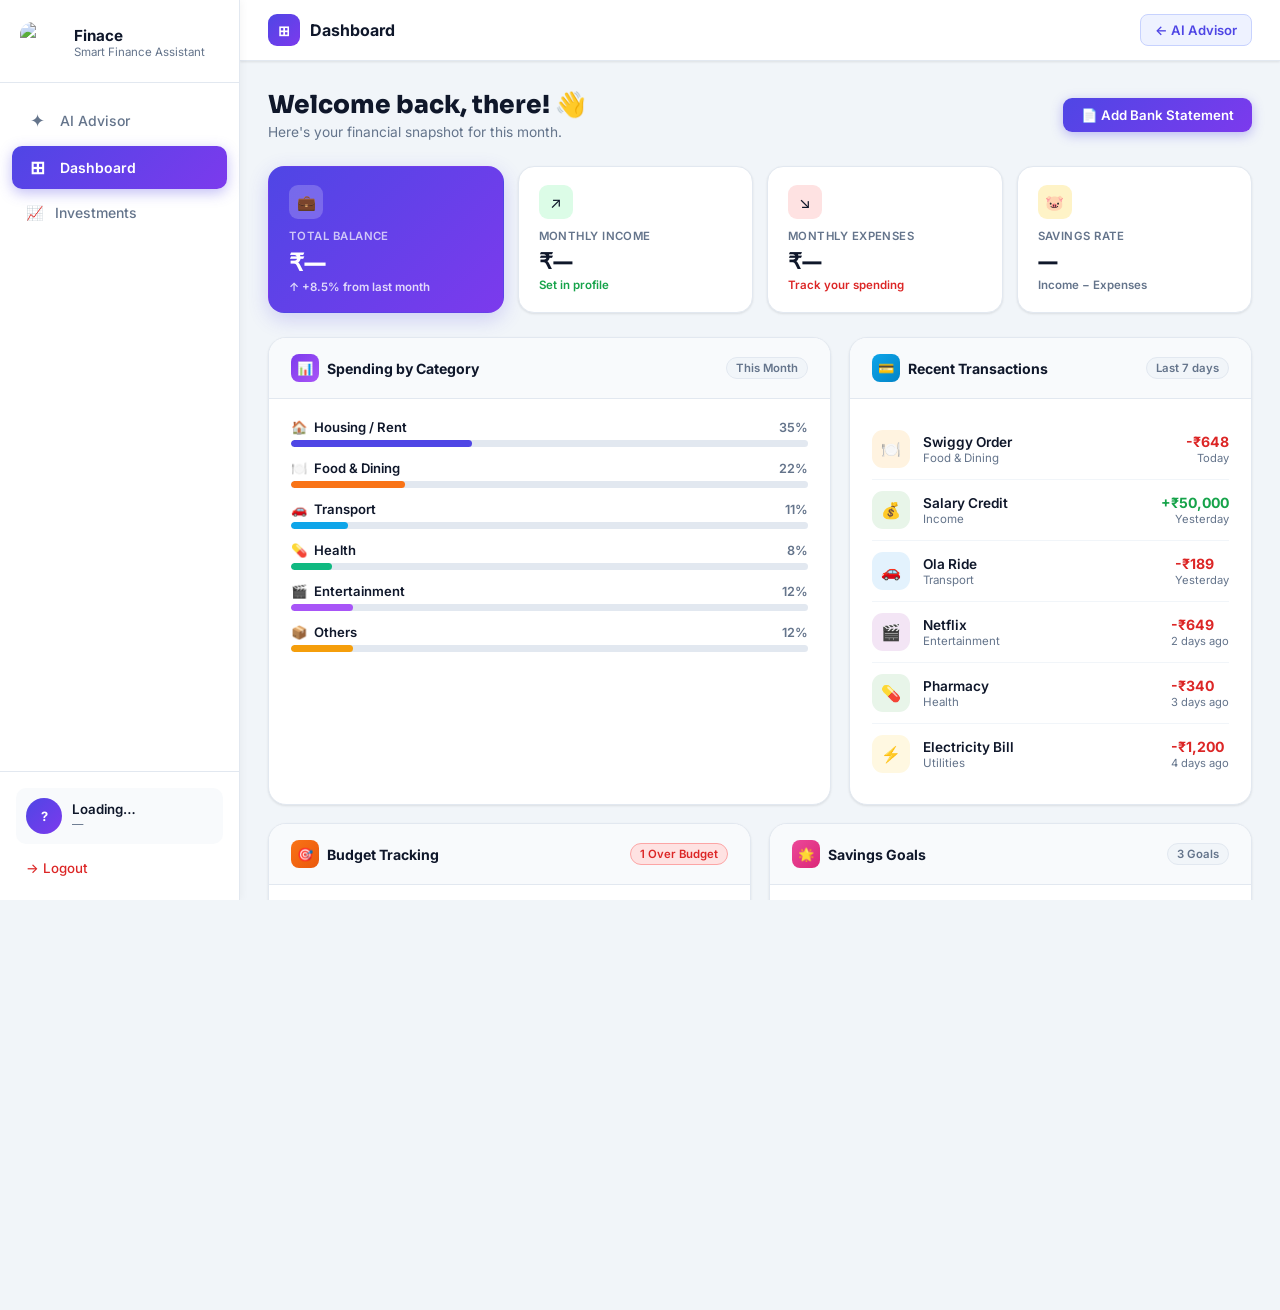
==== commit e035bebc: "added investment dashboard,udates index other pages nav item" ====
--- a/frontend/dashboard.html
+++ b/frontend/dashboard.html
@@ -199,6 +199,8 @@
   <nav class="sb-nav">
     <a class="nav-item" href="index.html"><span class="ni">✦</span> AI Advisor</a>
     <a class="nav-item active" href="dashboard.html"><span class="ni">⊞</span> Dashboard</a>
+    <button class="nav-item" id="nav-invest" onclick="window.location.href = 'investment.html';setNav(this)"><span
+            class="ni-icon">📈</span> Investments</button>
   </nav>
   <div class="sb-user">
     <div class="sb-user-row">
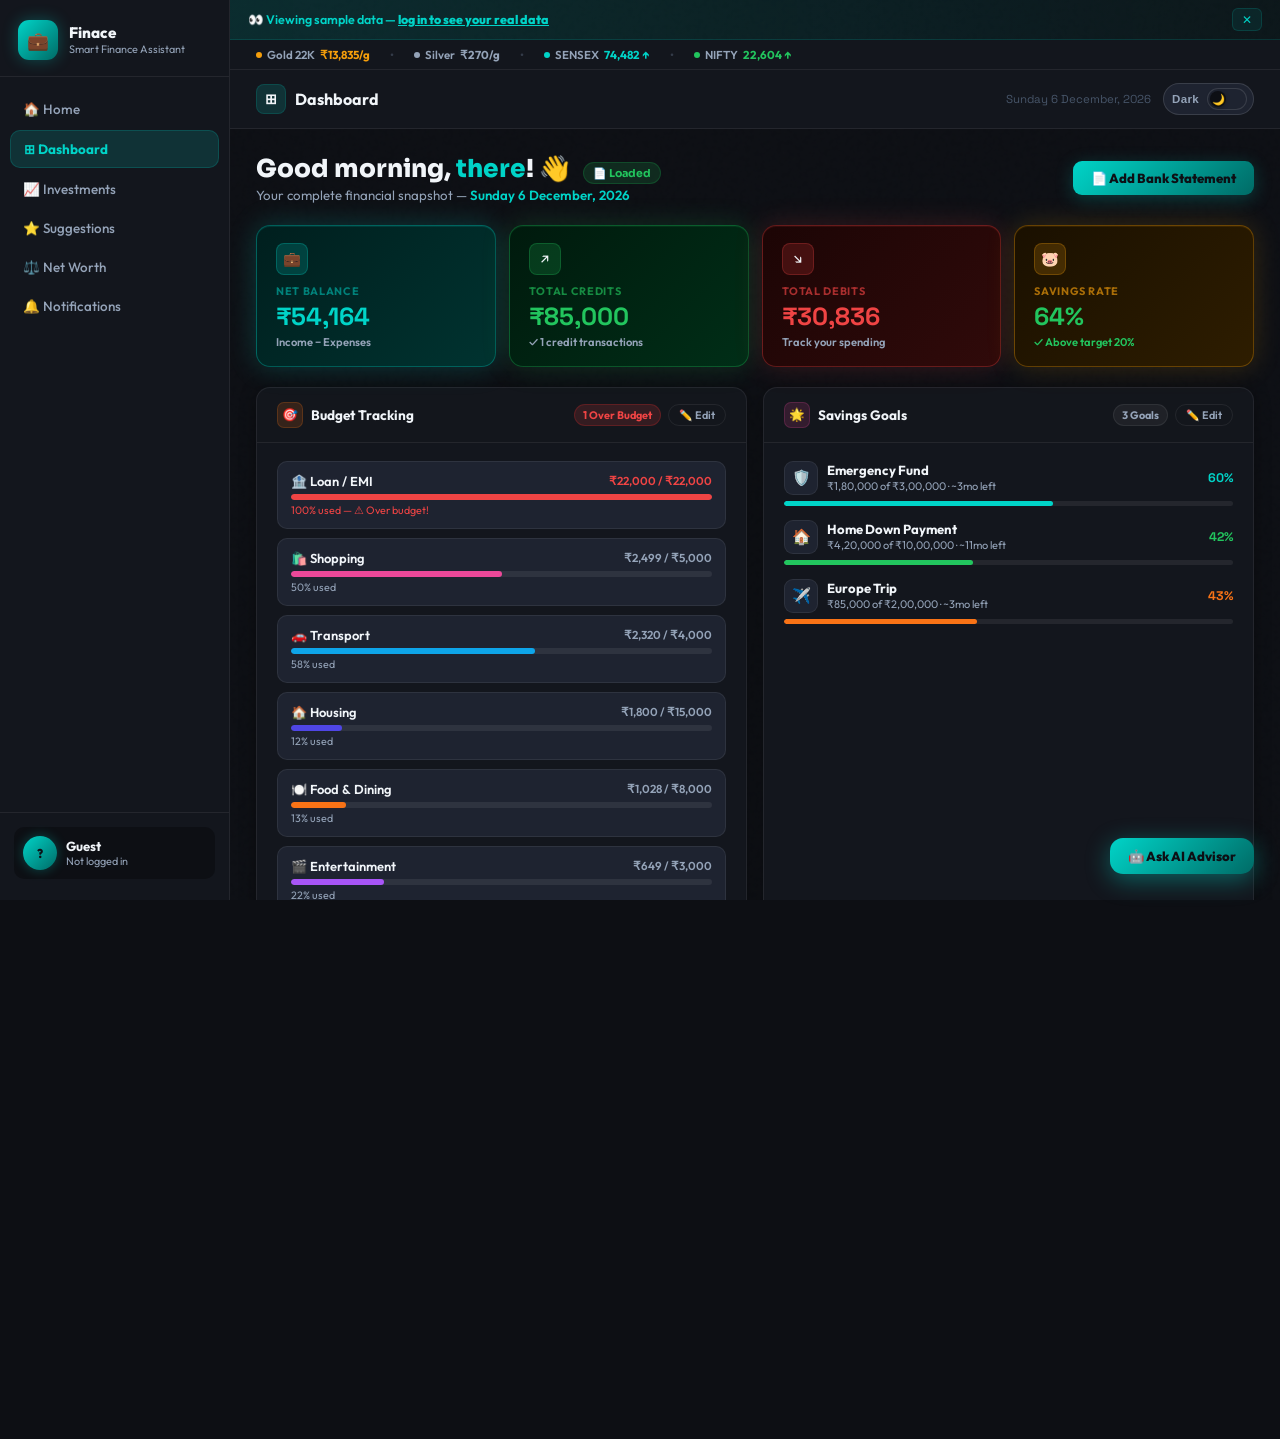
==== commit 0a310643: "Update Fin AI backend and frontend" ====
--- a/frontend/dashboard.html
+++ b/frontend/dashboard.html
@@ -1,868 +1,1599 @@
-<!DOCTYPE html>
+<!doctype html>
 <html lang="en">
 <head>
-<meta charset="UTF-8"/>
-<meta name="viewport" content="width=device-width,initial-scale=1.0"/>
-<title>Dashboard — Finace</title>
-<link href="https://fonts.googleapis.com/css2?family=Inter:wght@400;500;600;700;800&family=Sora:wght@700;800&display=swap" rel="stylesheet"/>
-<style>
-*,*::before,*::after{box-sizing:border-box;margin:0;padding:0}
-:root{
-  --indigo:#4f46e5;--violet:#7c3aed;--indigo-light:#eef2ff;--indigo-mid:#c7d2fe;
-  --sl50:#f8fafc;--sl100:#f1f5f9;--sl200:#e2e8f0;--sl300:#cbd5e1;
-  --sl500:#64748b;--sl900:#0f172a;
-  --green:#16a34a;--green-bg:#dcfce7;--green-bd:#86efac;
-  --red:#dc2626;--red-bg:#fee2e2;
-  --amber:#d97706;--amber-bg:#fef3c7;
-  --white:#fff;
-  --sh-sm:0 1px 3px rgba(0,0,0,.06),0 1px 2px rgba(0,0,0,.04);
-  --sh-md:0 4px 16px rgba(0,0,0,.08),0 2px 6px rgba(0,0,0,.04);
-  --sh-indigo:0 6px 20px rgba(79,70,229,.22);
-}
-html,body{height:100%;font-family:'Inter',sans-serif;background:var(--sl100);color:var(--sl900);overflow-x:hidden}
-.layout{display:flex;min-height:100vh}
-
-/* ── SIDEBAR ── */
-.sidebar{width:240px;flex-shrink:0;background:var(--white);border-right:1px solid var(--sl200);display:flex;flex-direction:column;position:sticky;top:0;height:100vh;box-shadow:2px 0 8px rgba(0,0,0,.04);z-index:10}
-.sb-brand{padding:22px 20px 18px;display:flex;align-items:center;gap:12px;border-bottom:1px solid var(--sl200)}
-.sb-icon{width:42px;height:42px;border-radius:12px;background:linear-gradient(135deg,var(--violet),var(--indigo));display:flex;align-items:center;justify-content:center;font-size:1.2rem;color:#fff;flex-shrink:0;box-shadow:0 4px 12px rgba(124,58,237,.35)}
-.sb-name{font-size:.95rem;font-weight:700;color:var(--sl900);line-height:1.2}
-.sb-sub{font-size:.72rem;color:var(--sl500)}
-.sb-nav{flex:1;padding:16px 12px}
-.nav-item{display:flex;align-items:center;gap:12px;padding:11px 14px;border-radius:10px;font-size:.875rem;font-weight:500;color:var(--sl500);cursor:pointer;transition:all .18s;margin-bottom:4px;border:none;background:none;width:100%;text-align:left;font-family:'Inter',sans-serif;text-decoration:none}
-.nav-item:hover{background:var(--sl100);color:var(--sl900)}
-.nav-item.active{background:linear-gradient(135deg,var(--indigo),var(--violet));color:#fff;font-weight:600;box-shadow:0 4px 14px rgba(79,70,229,.35)}
-.ni{font-size:1.1rem;width:22px;text-align:center;flex-shrink:0}
-.sb-user{padding:16px;border-top:1px solid var(--sl200)}
-.sb-user-row{display:flex;align-items:center;gap:10px;padding:10px;border-radius:10px;background:var(--sl50);margin-bottom:8px}
-.sb-av{width:36px;height:36px;border-radius:50%;background:linear-gradient(135deg,var(--indigo),var(--violet));display:flex;align-items:center;justify-content:center;font-size:.8rem;font-weight:700;color:#fff;flex-shrink:0}
-.sb-uname{font-size:.83rem;font-weight:600;color:var(--sl900)}
-.sb-uemail{font-size:.71rem;color:var(--sl500);word-break:break-all}
-.sb-logout{display:flex;align-items:center;gap:8px;padding:8px 10px;border-radius:8px;font-size:.83rem;font-weight:500;color:var(--red);cursor:pointer;border:none;background:none;font-family:'Inter',sans-serif;width:100%;transition:background .15s}
-.sb-logout:hover{background:var(--red-bg)}
-
-/* ── MAIN ── */
-.main{flex:1;display:flex;flex-direction:column;min-width:0;overflow-y:auto}
-
-/* ── TOP NAV ── */
-.top-nav{background:var(--white);border-bottom:1px solid var(--sl200);padding:14px 28px;display:flex;align-items:center;justify-content:space-between;flex-shrink:0;box-shadow:var(--sh-sm)}
-.top-nav-title{font-size:1rem;font-weight:700;color:var(--sl900);display:flex;align-items:center;gap:10px}
-.top-nav-icon{width:32px;height:32px;border-radius:9px;background:linear-gradient(135deg,var(--indigo),var(--violet));display:flex;align-items:center;justify-content:center;font-size:.88rem;color:#fff}
-.tb-back{display:flex;align-items:center;gap:7px;padding:7px 14px;border-radius:8px;background:var(--indigo-light);border:1.5px solid var(--indigo-mid);color:var(--indigo);font-family:'Inter',sans-serif;font-size:.82rem;font-weight:600;cursor:pointer;text-decoration:none;transition:all .18s}
-.tb-back:hover{background:var(--indigo-mid);color:var(--indigo)}
-
-/* ── CONTENT ── */
-.content{padding:28px 28px 40px}
-
-/* ── PAGE HEADER ── */
-.page-header{margin-bottom:26px}
-.page-header h1{font-family:'Sora',sans-serif;font-size:1.55rem;font-weight:800;color:var(--sl900);margin-bottom:4px}
-.page-header p{font-size:.86rem;color:var(--sl500)}
-
-/* ── SUMMARY STRIP ── */
-.summary-strip{display:grid;grid-template-columns:repeat(4,1fr);gap:14px;margin-bottom:24px}
-.sum-card{background:var(--white);border:1px solid var(--sl200);border-radius:16px;padding:18px 20px;box-shadow:var(--sh-sm);transition:box-shadow .2s}
-.sum-card:hover{box-shadow:var(--sh-md)}
-.sum-card.accent{background:linear-gradient(135deg,var(--indigo),var(--violet));border-color:transparent;box-shadow:var(--sh-indigo)}
-.sum-label{font-size:.71rem;font-weight:600;color:var(--sl500);text-transform:uppercase;letter-spacing:.04em;margin-bottom:8px}
-.sum-card.accent .sum-label{color:rgba(255,255,255,.7)}
-.sum-val{font-family:'Sora',sans-serif;font-size:1.35rem;font-weight:800;color:var(--sl900);line-height:1}
-.sum-card.accent .sum-val{color:#fff;font-size:1.5rem}
-.sum-change{font-size:.72rem;font-weight:600;margin-top:5px}
-.up{color:var(--green)}.down{color:var(--red)}
-.sum-card.accent .sum-change{color:rgba(255,255,255,.8)}
-.sum-icon{width:34px;height:34px;border-radius:9px;display:flex;align-items:center;justify-content:center;font-size:.95rem;margin-bottom:10px}
-.ic-green{background:var(--green-bg)}.ic-red{background:var(--red-bg)}.ic-amber{background:var(--amber-bg)}.ic-white{background:rgba(255,255,255,.2)}
-
-/* ── MAIN GRID ── */
-.main-grid{display:grid;grid-template-columns:1.4fr 1fr;gap:18px;margin-bottom:18px}
-.full-grid{display:grid;grid-template-columns:1fr 1fr;gap:18px;margin-bottom:18px}
-
-/* ── CARDS ── */
-.card{background:var(--white);border:1px solid var(--sl200);border-radius:18px;overflow:hidden;box-shadow:var(--sh-sm)}
-.card-head{padding:16px 22px;display:flex;align-items:center;justify-content:space-between;border-bottom:1px solid var(--sl200);background:var(--sl50)}
-.card-title{font-size:.88rem;font-weight:700;color:var(--sl900);display:flex;align-items:center;gap:8px}
-.ct-icon{width:28px;height:28px;border-radius:8px;background:linear-gradient(135deg,var(--indigo),var(--violet));display:flex;align-items:center;justify-content:center;font-size:.82rem;color:#fff}
-.card-body{padding:20px 22px}
-.card-tag{font-size:.71rem;font-weight:600;padding:3px 9px;border-radius:20px}
-.tag-green{background:var(--green-bg);color:var(--green);border:1px solid var(--green-bd)}
-.tag-amber{background:var(--amber-bg);color:var(--amber);border:1px solid #fcd34d}
-.tag-red{background:var(--red-bg);color:var(--red);border:1px solid #fca5a5}
-.tag-slate{background:var(--sl100);color:var(--sl500);border:1px solid var(--sl200)}
-
-/* ── BAR ROWS ── */
-.bar-row{margin-bottom:13px}
-.bar-row:last-child{margin-bottom:0}
-.bar-meta{display:flex;justify-content:space-between;align-items:center;margin-bottom:5px}
-.bar-label{font-size:.82rem;font-weight:600;color:var(--sl900);display:flex;align-items:center;gap:7px}
-.bar-val{font-size:.79rem;font-weight:600;color:var(--sl500)}
-.bar-track{height:7px;background:var(--sl200);border-radius:4px;overflow:hidden}
-.bar-fill{height:100%;border-radius:4px;transition:width .8s cubic-bezier(.4,0,.2,1)}
-
-/* ── TRANSACTION LIST ── */
-.tx-row{display:flex;align-items:center;gap:13px;padding:11px 0;border-bottom:1px solid var(--sl100)}
-.tx-row:last-child{border-bottom:none}
-.tx-ic{width:38px;height:38px;border-radius:11px;display:flex;align-items:center;justify-content:center;font-size:1rem;flex-shrink:0}
-.tx-info{flex:1}
-.tx-name{font-size:.85rem;font-weight:600;color:var(--sl900)}
-.tx-cat{font-size:.72rem;color:var(--sl500);margin-top:1px}
-.tx-amt{font-size:.88rem;font-weight:700}
-.tx-date{font-size:.7rem;color:var(--sl500);margin-top:1px;text-align:right}
-
-/* ── GOAL ROWS ── */
-.goal-row{margin-bottom:16px}
-.goal-row:last-child{margin-bottom:0}
-.goal-top{display:flex;align-items:center;gap:10px;margin-bottom:7px}
-.goal-ic{width:36px;height:36px;border-radius:10px;background:var(--sl100);display:flex;align-items:center;justify-content:center;font-size:1rem;flex-shrink:0}
-.goal-info{flex:1}
-.goal-name{font-size:.84rem;font-weight:700;color:var(--sl900)}
-.goal-sub{font-size:.72rem;color:var(--sl500);margin-top:1px}
-.goal-pct{font-size:.8rem;font-weight:700}
-.goal-bar-track{height:6px;background:var(--sl200);border-radius:3px;overflow:hidden}
-.goal-bar-fill{height:100%;border-radius:3px;transition:width 1s ease}
-
-/* ── BUDGET ROWS ── */
-.budget-row{background:var(--sl50);border-radius:12px;padding:13px 15px;margin-bottom:10px}
-.budget-row:last-child{margin-bottom:0}
-.budget-top{display:flex;justify-content:space-between;align-items:center;margin-bottom:6px}
-.budget-name{font-size:.84rem;font-weight:600;color:var(--sl900)}
-.budget-nums{font-size:.76rem;font-weight:600}
-.budget-bar-track{height:8px;background:var(--sl200);border-radius:4px;overflow:hidden}
-.budget-bar-fill{height:100%;border-radius:4px;transition:width .8s ease}
-.budget-note{font-size:.7rem;margin-top:4px}
-
-
-/* ── UPLOAD BUTTON ── */
-.upload-btn{display:flex;align-items:center;gap:7px;padding:9px 18px;border-radius:9px;background:linear-gradient(135deg,var(--indigo),var(--violet));border:none;color:#fff;font-family:'Inter',sans-serif;font-size:.83rem;font-weight:600;cursor:pointer;box-shadow:0 3px 12px rgba(79,70,229,.35);transition:all .18s;white-space:nowrap}
-.upload-btn:hover{transform:translateY(-1px);box-shadow:0 5px 18px rgba(79,70,229,.45)}
-.upload-btn-outline{display:flex;align-items:center;gap:7px;padding:9px 18px;border-radius:9px;background:var(--white);border:1.5px solid var(--sl200);color:var(--sl500);font-family:'Inter',sans-serif;font-size:.83rem;font-weight:600;cursor:pointer;transition:all .18s}
-.upload-btn-outline:hover{border-color:var(--indigo-mid);color:var(--indigo);background:var(--indigo-light)}
-.page-header-row{display:flex;align-items:center;justify-content:space-between;margin-bottom:26px;flex-wrap:wrap;gap:12px}
-.page-header-left h1{font-family:'Sora',sans-serif;font-size:1.55rem;font-weight:800;color:var(--sl900);margin-bottom:4px}
-.page-header-left p{font-size:.86rem;color:var(--sl500)}
-
-/* ── UPLOAD MODAL ── */
-.modal-overlay{position:fixed;inset:0;z-index:10000;background:rgba(10,16,35,.55);backdrop-filter:blur(8px);display:none;align-items:center;justify-content:center;padding:16px}
-.modal-overlay.open{display:flex}
-.modal-box{background:#fff;border-radius:22px;padding:28px 28px 24px;width:100%;max-width:460px;box-shadow:0 28px 70px rgba(0,0,0,.22);animation:popIn .28s cubic-bezier(.34,1.56,.64,1)}
-@keyframes popIn{from{transform:scale(.92);opacity:0}to{transform:scale(1);opacity:1}}
-.modal-head{display:flex;align-items:center;justify-content:space-between;margin-bottom:18px}
-.modal-title{font-size:1rem;font-weight:800;color:var(--sl900)}
-.modal-close{background:none;border:none;cursor:pointer;font-size:1.1rem;color:var(--sl500);line-height:1;padding:4px}
-.modal-close:hover{color:var(--red)}
-.drop-zone{border:2px dashed var(--sl300);border-radius:14px;padding:32px 24px;text-align:center;cursor:pointer;transition:all .2s;background:var(--sl50)}
-.drop-zone:hover,.drop-zone.drag-over{border-color:var(--indigo);background:var(--indigo-light)}
-.drop-icon{font-size:2.2rem;margin-bottom:10px}
-.drop-title{font-size:.9rem;font-weight:700;color:var(--sl900);margin-bottom:4px}
-.drop-sub{font-size:.78rem;color:var(--sl500)}
-.drop-formats{font-size:.72rem;color:var(--sl300);margin-top:8px}
-.modal-divider{display:flex;align-items:center;gap:12px;margin:16px 0;color:var(--sl300);font-size:.78rem;font-weight:600}
-.modal-divider::before,.modal-divider::after{content:'';flex:1;height:1px;background:var(--sl200)}
-.parse-status{background:var(--indigo-light);border:1px solid var(--indigo-mid);border-radius:10px;padding:12px 15px;font-size:.82rem;color:var(--indigo);font-weight:500;display:none;align-items:center;gap:9px;margin-top:12px}
-.parse-status.ok{background:var(--green-bg);border-color:var(--green-bd);color:var(--green)}
-.parse-status.err{background:var(--red-bg);border-color:#fca5a5;color:var(--red)}
-.spinning{display:inline-block;animation:spin .8s linear infinite}
-@keyframes spin{to{transform:rotate(360deg)}}
-.parsed-preview{margin-top:14px;background:var(--sl50);border-radius:10px;padding:13px 15px;display:none}
-.pp-row{display:flex;justify-content:space-between;align-items:center;padding:5px 0;border-bottom:1px solid var(--sl100);font-size:.81rem}
-.pp-row:last-child{border-bottom:none}
-.pp-label{color:var(--sl500);font-weight:500}
-.pp-val{font-weight:700;color:var(--sl900)}
-.modal-actions{display:flex;gap:10px;margin-top:18px}
-.modal-btn-primary{flex:1;padding:11px;border-radius:9px;border:none;background:linear-gradient(135deg,var(--indigo),var(--violet));color:#fff;font-family:'Inter',sans-serif;font-size:.86rem;font-weight:700;cursor:pointer;box-shadow:0 3px 10px rgba(79,70,229,.3);transition:all .18s;display:none}
-.modal-btn-primary:hover{transform:translateY(-1px)}
-.modal-btn-cancel{flex:1;padding:11px;border-radius:9px;border:1.5px solid var(--sl200);background:#fff;color:var(--sl500);font-family:'Inter',sans-serif;font-size:.86rem;font-weight:600;cursor:pointer;transition:all .18s}
-.modal-btn-cancel:hover{border-color:var(--sl300);background:var(--sl50)}
-
-/* ── STATEMENT BADGE ── */
-.statement-badge{display:none;align-items:center;gap:6px;padding:5px 11px;border-radius:20px;background:var(--green-bg);border:1px solid var(--green-bd);font-size:.72rem;font-weight:600;color:var(--green);margin-left:8px}
-
-/* ── TOAST ── */
-.toast{position:fixed;bottom:22px;right:22px;z-index:9999;background:var(--sl900);border-radius:12px;padding:11px 16px;display:flex;align-items:center;gap:9px;font-size:.82rem;font-weight:600;color:#fff;box-shadow:0 8px 30px rgba(0,0,0,.25);transform:translateY(70px) scale(.95);opacity:0;transition:all .4s cubic-bezier(.34,1.56,.64,1)}
-.toast.show{transform:translateY(0) scale(1);opacity:1}
-
-@media(max-width:860px){.sidebar{display:none}.summary-strip{grid-template-columns:1fr 1fr}.main-grid,.full-grid{grid-template-columns:1fr}.content{padding:18px 14px}}
-@media(max-width:500px){.summary-strip{grid-template-columns:1fr}}
-</style>
+  <meta charset="UTF-8" />
+  <meta name="viewport" content="width=device-width,initial-scale=1.0" />
+  <title>Dashboard — Finace</title>
+  <link href="https://fonts.googleapis.com/css2?family=Space+Grotesk:wght@400;500;600;700&family=Outfit:wght@400;500;600;700;800&family=Sora:wght@700;800&display=swap" rel="stylesheet">
+  <!-- Apply saved theme immediately to avoid flash -->
+  <script>try{var t=localStorage.getItem('ft_theme')||localStorage.getItem('finace_theme')||'dark';document.documentElement.setAttribute('data-theme',t);}catch(e){document.documentElement.setAttribute('data-theme','dark');}</script>
+  <style>
+    *, *::before, *::after { box-sizing: border-box; margin: 0; padding: 0 }
+
+    /* ══════════════════════════════════════
+       DARK THEME (default)
+    ══════════════════════════════════════ */
+    :root,
+    [data-theme="dark"] {
+      --bg-base:    #0d0f14;
+      --bg-card:    #13161d;
+      --bg-card2:   #181c26;
+      --bg-hover:   #1e2330;
+      --border:     rgba(255,255,255,.07);
+      --border2:    rgba(255,255,255,.12);
+
+      --teal:       #00D4C8;
+      --teal-dim:   rgba(0,212,200,.15);
+      --teal-glow:  0 0 24px rgba(0,212,200,.28);
+
+      --green:      #22c55e;
+      --green-dim:  rgba(34,197,94,.15);
+      --red:        #ef4444;
+      --red-dim:    rgba(239,68,68,.15);
+      --amber:      #f59e0b;
+      --amber-dim:  rgba(245,158,11,.15);
+      --violet:     #7c3aed;
+      --violet-dim: rgba(124,58,237,.15);
+
+      --tx-pri:   #f1f5f9;
+      --tx-sec:   #94a3b8;
+      --tx-muted: #475569;
+
+      --sh-card:  0 2px 16px rgba(0,0,0,.35);
+      --radius:   14px;
+      --radius-sm:8px;
+
+      /* theme toggle specific */
+      --toggle-bg:    #1e2330;
+      --toggle-border:rgba(255,255,255,.12);
+      --toggle-thumb: #0d0f14;
+      --toggle-icon-sun:  #475569;
+      --toggle-icon-moon: #00D4C8;
+      --noise-opacity: .4;
+    }
+
+    /* ══════════════════════════════════════
+       LIGHT THEME
+    ══════════════════════════════════════ */
+    [data-theme="light"] {
+      --bg-base:    #f0f4f8;
+      --bg-card:    #ffffff;
+      --bg-card2:   #f8fafc;
+      --bg-hover:   #f1f5f9;
+      --border:     rgba(0,0,0,.08);
+      --border2:    rgba(0,0,0,.13);
+
+      --teal:       #00a89e;
+      --teal-dim:   rgba(0,168,158,.12);
+      --teal-glow:  0 0 24px rgba(0,168,158,.22);
+
+      --green:      #16a34a;
+      --green-dim:  rgba(22,163,74,.12);
+      --red:        #dc2626;
+      --red-dim:    rgba(220,38,38,.1);
+      --amber:      #d97706;
+      --amber-dim:  rgba(217,119,6,.12);
+      --violet:     #6d28d9;
+      --violet-dim: rgba(109,40,217,.1);
+
+      --tx-pri:   #0f172a;
+      --tx-sec:   #475569;
+      --tx-muted: #94a3b8;
+
+      --sh-card:  0 1px 12px rgba(0,0,0,.08), 0 4px 20px rgba(0,0,0,.05);
+      --radius:   14px;
+      --radius-sm:8px;
+
+      --toggle-bg:    #e2e8f0;
+      --toggle-border:rgba(0,0,0,.1);
+      --toggle-thumb: #ffffff;
+      --toggle-icon-sun:  #d97706;
+      --toggle-icon-moon: #94a3b8;
+      --noise-opacity: .15;
+    }
+
+    html, body {
+      height: 100%;
+      font-family: 'Outfit', sans-serif;
+      background: var(--bg-base);
+      color: var(--tx-pri);
+      overflow-x: hidden;
+      transition: background .3s ease, color .3s ease;
+    }
+
+    /* Subtle noise texture overlay */
+    body::before {
+      content: '';
+      position: fixed;
+      inset: 0;
+      background-image: url("data:image/svg+xml,%3Csvg viewBox='0 0 200 200' xmlns='http://www.w3.org/2000/svg'%3E%3Cfilter id='n'%3E%3CfeTurbulence type='fractalNoise' baseFrequency='.85' numOctaves='4' stitchTiles='stitch'/%3E%3C/filter%3E%3Crect width='100%25' height='100%25' filter='url(%23n)' opacity='.04'/%3E%3C/svg%3E");
+      pointer-events: none;
+      z-index: 0;
+      opacity: var(--noise-opacity);
+      transition: opacity .3s;
+    }
+
+    /* ══════════════════════════════════════
+       THEME TOGGLE BUTTON
+    ══════════════════════════════════════ */
+    .theme-toggle {
+      display: flex;
+      align-items: center;
+      gap: 8px;
+      background: var(--toggle-bg);
+      border: 1px solid var(--toggle-border);
+      border-radius: 40px;
+      padding: 4px 6px 4px 8px;
+      cursor: pointer;
+      transition: all .25s ease;
+      user-select: none;
+      flex-shrink: 0;
+    }
+    .theme-toggle:hover {
+      border-color: var(--teal);
+      box-shadow: 0 0 0 2px var(--teal-dim);
+    }
+    .theme-toggle-label {
+      font-size: .72rem;
+      font-weight: 700;
+      color: var(--tx-sec);
+      letter-spacing: .03em;
+      transition: color .25s;
+      white-space: nowrap;
+    }
+    .theme-toggle:hover .theme-toggle-label { color: var(--teal); }
+
+    .toggle-track {
+      position: relative;
+      width: 40px; height: 22px;
+      background: var(--toggle-bg);
+      border: 1.5px solid var(--toggle-border);
+      border-radius: 11px;
+      transition: all .3s ease;
+      flex-shrink: 0;
+    }
+    [data-theme="light"] .toggle-track {
+      background: var(--teal);
+      border-color: var(--teal);
+    }
+    .toggle-thumb {
+      position: absolute;
+      top: 2px; left: 2px;
+      width: 16px; height: 16px;
+      border-radius: 50%;
+      background: var(--toggle-thumb);
+      transition: transform .3s cubic-bezier(.34,1.56,.64,1), background .3s;
+      display: flex; align-items: center; justify-content: center;
+      font-size: .65rem;
+      box-shadow: 0 1px 4px rgba(0,0,0,.25);
+    }
+    [data-theme="light"] .toggle-thumb {
+      transform: translateX(18px);
+    }
+    .toggle-icon-moon { color: var(--toggle-icon-moon); font-style: normal; }
+    .toggle-icon-sun  { color: var(--toggle-icon-sun);  font-style: normal; display: none; }
+    [data-theme="light"] .toggle-icon-moon { display: none; }
+    [data-theme="light"] .toggle-icon-sun  { display: block; }
+
+    /* ── LAYOUT ── */
+    .layout { display: flex; min-height: 100vh; position: relative; z-index: 1; }
+
+    /* ── SIDEBAR ── */
+    .sidebar {
+      width: 230px; flex-shrink: 0;
+      background: var(--bg-card);
+      border-right: 1px solid var(--border);
+      display: flex; flex-direction: column;
+      position: sticky; top: 0; height: 100vh;
+      transition: background .3s, border-color .3s;
+    }
+    .sb-brand {
+      padding: 20px 18px 16px;
+      display: flex; align-items: center; gap: 11px;
+      border-bottom: 1px solid var(--border);
+    }
+    .sb-icon {
+      width: 40px; height: 40px; border-radius: 11px;
+      background: linear-gradient(135deg, var(--teal), #006B66);
+      display: flex; align-items: center; justify-content: center;
+      font-size: 1.1rem; flex-shrink: 0; overflow: hidden;
+      box-shadow: 0 0 16px rgba(0,212,200,.3);
+    }
+    .sb-icon img { width: 40px; height: 40px; object-fit: contain; border-radius: 11px; }
+    .sb-name { font-size: .95rem; font-weight: 800; color: var(--tx-pri); line-height: 1.2; transition: color .3s; }
+    .sb-sub  { font-size: .68rem; color: var(--tx-sec); transition: color .3s; }
+    .sb-nav  { flex: 1; padding: 14px 10px; }
+    .nav-item {
+      display: flex; align-items: center; gap: 11px;
+      padding: 10px 13px; border-radius: 10px;
+      font-size: .84rem; font-weight: 500; color: var(--tx-sec);
+      cursor: pointer; transition: all .18s; margin-bottom: 3px;
+      border: none; background: none; width: 100%; text-align: left;
+      font-family: 'Outfit', sans-serif;
+    }
+    .nav-item:hover { background: var(--bg-hover); color: var(--tx-pri); }
+    .nav-item.active {
+      background: var(--teal-dim);
+      color: var(--teal); font-weight: 700;
+      border: 1px solid rgba(0,168,158,.25);
+    }
+    .sb-user { padding: 14px; border-top: 1px solid var(--border); }
+    .sb-user-row {
+      display: flex; align-items: center; gap: 9px;
+      padding: 9px; border-radius: 10px;
+      background: var(--bg-base); margin-bottom: 7px;
+      transition: background .3s;
+    }
+    .sb-av {
+      width: 34px; height: 34px; border-radius: 50%;
+      background: linear-gradient(135deg, var(--teal), #006B66);
+      display: flex; align-items: center; justify-content: center;
+      font-size: .78rem; font-weight: 800; color: #0d0f14; flex-shrink: 0; cursor: pointer;
+      box-shadow: 0 0 12px rgba(0,212,200,.3);
+    }
+    .sb-uname  { font-size: .82rem; font-weight: 700; color: var(--tx-pri); cursor: pointer; transition: color .3s; }
+    .sb-uemail { font-size: .68rem; color: var(--tx-sec); word-break: break-all; transition: color .3s; }
+    .sb-logout {
+      display: flex; align-items: center; gap: 8px;
+      padding: 7px 10px; border-radius: 8px;
+      font-size: .8rem; font-weight: 500; color: var(--red);
+      cursor: pointer; border: none; background: none;
+      font-family: 'Outfit', sans-serif; width: 100%; transition: background .15s;
+    }
+    .sb-logout:hover { background: var(--red-dim); }
+
+    /* ── MAIN ── */
+    .main { flex: 1; display: flex; flex-direction: column; min-width: 0; overflow-y: auto; }
+    .top-nav {
+      background: var(--bg-card);
+      border-bottom: 1px solid var(--border);
+      padding: 13px 26px; display: flex; align-items: center; justify-content: space-between;
+      flex-shrink: 0; transition: background .3s, border-color .3s;
+    }
+    .top-nav-title {
+      font-size: 1rem; font-weight: 700; color: var(--tx-pri);
+      display: flex; align-items: center; gap: 9px; transition: color .3s;
+    }
+    .top-nav-icon {
+      width: 30px; height: 30px; border-radius: 8px;
+      background: var(--teal-dim); border: 1px solid rgba(0,168,158,.2);
+      display: flex; align-items: center; justify-content: center;
+      font-size: .85rem;
+    }
+    .top-nav-right {
+      display: flex; align-items: center; gap: 12px;
+    }
+
+    /* Ticker strip */
+    .ticker-strip {
+      background: var(--bg-card);
+      border-bottom: 1px solid var(--border);
+      padding: 7px 26px;
+      display: flex; align-items: center; gap: 20px;
+      overflow: hidden; font-size: .72rem; font-weight: 600; color: var(--tx-sec);
+      flex-shrink: 0; transition: background .3s, border-color .3s;
+    }
+    .ticker-item { display: flex; align-items: center; gap: 5px; white-space: nowrap; }
+    .ticker-dot  { width: 6px; height: 6px; border-radius: 50%; flex-shrink: 0; }
+
+    .content { padding: 24px 26px 40px; }
+    .page-header-row {
+      display: flex; align-items: center; justify-content: space-between;
+      margin-bottom: 22px; flex-wrap: wrap; gap: 12px;
+    }
+    .page-header-left h1 {
+      font-family: 'Sora', sans-serif; font-size: 1.55rem;
+      font-weight: 800; color: var(--tx-pri); margin-bottom: 3px; transition: color .3s;
+    }
+    .page-header-left h1 span.name-teal { color: var(--teal); }
+    .page-header-left p { font-size: .83rem; color: var(--tx-sec); transition: color .3s; }
+    .stmt-badge {
+      display: none; align-items: center; gap: 5px;
+      padding: 3px 9px; border-radius: 20px;
+      background: var(--green-dim); border: 1px solid rgba(22,163,74,.25);
+      font-size: .68rem; font-weight: 700; color: var(--green); margin-left: 8px;
+    }
+
+    /* ── SUMMARY STRIP ── */
+    .summary-strip {
+      display: grid; grid-template-columns: repeat(4,1fr);
+      gap: 13px; margin-bottom: 20px;
+    }
+    .sum-card {
+      background: var(--bg-card);
+      border: 1px solid var(--border);
+      border-radius: var(--radius); padding: 17px 19px;
+      transition: all .25s; cursor: pointer; position: relative; overflow: hidden;
+      box-shadow: var(--sh-card);
+    }
+    .sum-card:hover { border-color: var(--border2); transform: translateY(-2px); box-shadow: var(--sh-card); }
+    /* ── TEAL (Net Balance) ── */
+    .sum-card.accent {
+      background: linear-gradient(135deg, #001f1e 0%, #003330 100%);
+      border: 1px solid rgba(0,212,200,.32);
+      box-shadow: 0 0 28px rgba(0,212,200,.22), inset 0 1px 0 rgba(0,212,200,.12);
+    }
+    [data-theme="light"] .sum-card.accent {
+      background: linear-gradient(135deg, #e0faf9 0%, #c8f4f2 100%);
+      border: 1px solid rgba(0,168,158,.32);
+      box-shadow: 0 4px 20px rgba(0,168,158,.18), inset 0 1px 0 rgba(255,255,255,.8);
+    }
+    .sum-card.accent:hover { box-shadow: 0 0 40px rgba(0,212,200,.35), inset 0 1px 0 rgba(0,212,200,.15); }
+    [data-theme="light"] .sum-card.accent:hover { box-shadow: 0 6px 28px rgba(0,168,158,.28); }
+
+    /* ── GREEN (Total Credits) ── */
+    .sum-card.g-green {
+      background: linear-gradient(135deg, #001a0d 0%, #002e17 100%);
+      border: 1px solid rgba(34,197,94,.32);
+      box-shadow: 0 0 28px rgba(34,197,94,.18), inset 0 1px 0 rgba(34,197,94,.1);
+    }
+    [data-theme="light"] .sum-card.g-green {
+      background: linear-gradient(135deg, #e8faf0 0%, #d0f5e2 100%);
+      border: 1px solid rgba(22,163,74,.3);
+      box-shadow: 0 4px 20px rgba(22,163,74,.15), inset 0 1px 0 rgba(255,255,255,.8);
+    }
+    .sum-card.g-green:hover { box-shadow: 0 0 40px rgba(34,197,94,.28), inset 0 1px 0 rgba(34,197,94,.14); }
+    [data-theme="light"] .sum-card.g-green:hover { box-shadow: 0 6px 28px rgba(22,163,74,.22); }
+    .sum-card.g-green .sum-label { color: rgba(34,197,94,.65); }
+    [data-theme="light"] .sum-card.g-green .sum-label { color: rgba(22,163,74,.7); }
+
+    /* ── RED (Total Debits) ── */
+    .sum-card.g-red {
+      background: linear-gradient(135deg, #1c0505 0%, #300a0a 100%);
+      border: 1px solid rgba(239,68,68,.32);
+      box-shadow: 0 0 28px rgba(239,68,68,.18), inset 0 1px 0 rgba(239,68,68,.1);
+    }
+    [data-theme="light"] .sum-card.g-red {
+      background: linear-gradient(135deg, #fef0f0 0%, #fde0e0 100%);
+      border: 1px solid rgba(220,38,38,.28);
+      box-shadow: 0 4px 20px rgba(220,38,38,.12), inset 0 1px 0 rgba(255,255,255,.8);
+    }
+    .sum-card.g-red:hover { box-shadow: 0 0 40px rgba(239,68,68,.28), inset 0 1px 0 rgba(239,68,68,.14); }
+    [data-theme="light"] .sum-card.g-red:hover { box-shadow: 0 6px 28px rgba(220,38,38,.2); }
+    .sum-card.g-red .sum-label { color: rgba(239,68,68,.65); }
+    [data-theme="light"] .sum-card.g-red .sum-label { color: rgba(220,38,38,.65); }
+
+    /* ── AMBER (Savings Rate) ── */
+    .sum-card.g-amber {
+      background: linear-gradient(135deg, #1a1000 0%, #2e1d00 100%);
+      border: 1px solid rgba(245,158,11,.32);
+      box-shadow: 0 0 28px rgba(245,158,11,.18), inset 0 1px 0 rgba(245,158,11,.1);
+    }
+    [data-theme="light"] .sum-card.g-amber {
+      background: linear-gradient(135deg, #fef9e8 0%, #fdf0c8 100%);
+      border: 1px solid rgba(217,119,6,.28);
+      box-shadow: 0 4px 20px rgba(217,119,6,.14), inset 0 1px 0 rgba(255,255,255,.8);
+    }
+    .sum-card.g-amber:hover { box-shadow: 0 0 40px rgba(245,158,11,.28), inset 0 1px 0 rgba(245,158,11,.14); }
+    [data-theme="light"] .sum-card.g-amber:hover { box-shadow: 0 6px 28px rgba(217,119,6,.22); }
+    .sum-card.g-amber .sum-label { color: rgba(245,158,11,.65); }
+    [data-theme="light"] .sum-card.g-amber .sum-label { color: rgba(217,119,6,.65); }
+
+    /* shared label/value across all accent cards */
+    .sum-label {
+      font-size: .68rem; font-weight: 700; color: var(--tx-muted);
+      text-transform: uppercase; letter-spacing: .06em; margin-bottom: 7px; transition: color .3s;
+    }
+    .sum-card.accent .sum-label { color: rgba(0,168,158,.7); }
+    .sum-val {
+      font-family: 'Space Grotesk', sans-serif; font-size: 1.55rem;
+      font-weight: 700; color: var(--tx-pri); line-height: 1; transition: color .3s;
+    }
+    .sum-card.accent .sum-val { color: var(--teal); }
+    .sum-card.g-green .sum-val { color: var(--green); }
+    .sum-card.g-red   .sum-val { color: var(--red); }
+    .sum-card.g-amber .sum-val { color: var(--amber); }
+    .sum-change { font-size: .7rem; font-weight: 600; margin-top: 5px; color: var(--tx-sec); transition: color .3s; }
+    .sum-icon {
+      width: 32px; height: 32px; border-radius: 8px;
+      display: flex; align-items: center; justify-content: center;
+      font-size: .9rem; margin-bottom: 9px;
+    }
+    .ic-teal   { background: rgba(0,212,200,.18);  border: 1px solid rgba(0,212,200,.25); }
+    .ic-green  { background: rgba(34,197,94,.18);  border: 1px solid rgba(34,197,94,.25); }
+    .ic-red    { background: rgba(239,68,68,.18);  border: 1px solid rgba(239,68,68,.25); }
+    .ic-amber  { background: rgba(245,158,11,.18); border: 1px solid rgba(245,158,11,.25); }
+    [data-theme="light"] .ic-teal   { background: rgba(0,168,158,.15);  border-color: rgba(0,168,158,.25); }
+    [data-theme="light"] .ic-green  { background: rgba(22,163,74,.15);  border-color: rgba(22,163,74,.25); }
+    [data-theme="light"] .ic-red    { background: rgba(220,38,38,.12);  border-color: rgba(220,38,38,.2); }
+    [data-theme="light"] .ic-amber  { background: rgba(217,119,6,.13);  border-color: rgba(217,119,6,.22); }
+
+    /* ── GRIDS ── */
+    .main-grid  { display: grid; grid-template-columns: 1.4fr 1fr; gap: 16px; margin-bottom: 16px; }
+    .full-grid  { display: grid; grid-template-columns: 1fr 1fr;   gap: 16px; margin-bottom: 16px; }
+
+    /* ── CARD ── */
+    .card {
+      background: var(--bg-card);
+      border: 1px solid var(--border);
+      border-radius: var(--radius); overflow: hidden;
+      box-shadow: var(--sh-card);
+      transition: background .3s, border-color .3s, box-shadow .3s;
+    }
+    .card-head {
+      padding: 14px 20px;
+      display: flex; align-items: center; justify-content: space-between;
+      border-bottom: 1px solid var(--border);
+      background: rgba(0,0,0,.02);
+      transition: background .3s, border-color .3s;
+    }
+    [data-theme="light"] .card-head { background: rgba(0,0,0,.015); }
+    .card-title { font-size: .85rem; font-weight: 700; color: var(--tx-pri); display: flex; align-items: center; gap: 8px; transition: color .3s; }
+    .ct-icon {
+      width: 26px; height: 26px; border-radius: 7px;
+      display: flex; align-items: center; justify-content: center;
+      font-size: .78rem;
+    }
+    .card-body  { padding: 18px 20px; background: transparent; }
+    .card-tag   { font-size: .68rem; font-weight: 700; padding: 3px 8px; border-radius: 20px; }
+    .tag-green  { background: var(--green-dim); color: var(--green);  border: 1px solid rgba(22,163,74,.25); }
+    .tag-red    { background: var(--red-dim);   color: var(--red);    border: 1px solid rgba(220,38,38,.25); }
+    .tag-amber  { background: var(--amber-dim); color: var(--amber);  border: 1px solid rgba(217,119,6,.25); }
+    .tag-slate  { background: rgba(0,0,0,.05); color: var(--tx-sec); border: 1px solid var(--border); }
+    [data-theme="dark"] .tag-slate { background: rgba(255,255,255,.05); }
+    .edit-btn {
+      display: flex; align-items: center; gap: 4px;
+      padding: 3px 10px; border-radius: 20px;
+      border: 1px solid var(--border); background: transparent; color: var(--tx-sec);
+      font-size: .68rem; font-weight: 600; cursor: pointer;
+      transition: all .15s; font-family: 'Outfit', sans-serif;
+    }
+    .edit-btn:hover { border-color: var(--teal); color: var(--teal); background: var(--teal-dim); }
+
+    /* ── BARS ── */
+    .bar-row    { margin-bottom: 12px; }
+    .bar-row:last-child { margin-bottom: 0; }
+    .bar-meta   { display: flex; justify-content: space-between; align-items: center; margin-bottom: 5px; }
+    .bar-label  { font-size: .8rem; font-weight: 600; color: var(--tx-pri); display: flex; align-items: center; gap: 6px; transition: color .3s; }
+    .bar-val    { font-size: .75rem; font-weight: 600; color: var(--tx-sec); transition: color .3s; }
+    .bar-track  { height: 5px; background: rgba(0,0,0,.06); border-radius: 3px; overflow: hidden; }
+    [data-theme="dark"] .bar-track { background: rgba(255,255,255,.07); }
+    .bar-fill   { height: 100%; border-radius: 3px; transition: width .8s cubic-bezier(.4,0,.2,1); }
+
+    /* ── TRANSACTIONS ── */
+    .tx-row {
+      display: flex; align-items: center; gap: 12px;
+      padding: 10px 4px; border-bottom: 1px solid var(--border);
+      transition: background .12s; border-radius: 8px;
+    }
+    .tx-row:last-child { border-bottom: none; }
+    .tx-row:hover { background: var(--bg-hover); }
+    .tx-ic   { width: 36px; height: 36px; border-radius: 10px; display: flex; align-items: center; justify-content: center; font-size: .95rem; flex-shrink: 0; border: 1px solid var(--border); }
+    .tx-info { flex: 1; min-width: 0; }
+    .tx-name { font-size: .82rem; font-weight: 600; color: var(--tx-pri); white-space: nowrap; overflow: hidden; text-overflow: ellipsis; transition: color .3s; }
+    .tx-cat  { font-size: .7rem; color: var(--tx-sec); margin-top: 1px; transition: color .3s; }
+    .tx-amt  { font-size: .85rem; font-weight: 700; white-space: nowrap; font-family: 'Space Grotesk', sans-serif; }
+    .tx-expand-btn {
+      display: flex; align-items: center; gap: 4px;
+      padding: 5px 11px; border-radius: 6px;
+      border: 1px solid var(--border); background: transparent; color: var(--tx-sec);
+      font-family: 'Outfit', sans-serif; font-size: .7rem; font-weight: 600;
+      cursor: pointer; transition: all .15s;
+    }
+    .tx-expand-btn:hover { border-color: var(--teal); color: var(--teal); background: var(--teal-dim); }
+
+    /* ── GOAL / BUDGET ROWS ── */
+    .goal-row { margin-bottom: 14px; }
+    .goal-row:last-child { margin-bottom: 0; }
+    .goal-top  { display: flex; align-items: center; gap: 9px; margin-bottom: 6px; }
+    .goal-ic   { width: 34px; height: 34px; border-radius: 9px; background: var(--bg-hover); border: 1px solid var(--border); display: flex; align-items: center; justify-content: center; font-size: .95rem; flex-shrink: 0; }
+    .goal-info { flex: 1; }
+    .goal-name { font-size: .82rem; font-weight: 700; color: var(--tx-pri); transition: color .3s; }
+    .goal-sub  { font-size: .69rem; color: var(--tx-sec); margin-top: 1px; transition: color .3s; }
+    .goal-pct  { font-size: .78rem; font-weight: 700; font-family: 'Space Grotesk', sans-serif; }
+    .goal-bar-track { height: 5px; background: rgba(0,0,0,.06); border-radius: 3px; overflow: hidden; }
+    [data-theme="dark"] .goal-bar-track { background: rgba(255,255,255,.07); }
+    .goal-bar-fill  { height: 100%; border-radius: 3px; transition: width 1s ease; }
+
+    .budget-row {
+      background: var(--bg-hover); border-radius: 10px;
+      border: 1px solid var(--border);
+      padding: 11px 13px; margin-bottom: 9px;
+      transition: background .3s, border-color .3s;
+    }
+    .budget-row:last-child { margin-bottom: 0; }
+    .budget-top  { display: flex; justify-content: space-between; align-items: center; margin-bottom: 5px; }
+    .budget-name { font-size: .81rem; font-weight: 600; color: var(--tx-pri); transition: color .3s; }
+    .budget-nums { font-size: .72rem; font-weight: 600; }
+    .budget-bar-track { height: 6px; background: rgba(0,0,0,.06); border-radius: 3px; overflow: hidden; }
+    [data-theme="dark"] .budget-bar-track { background: rgba(255,255,255,.07); }
+    .budget-bar-fill  { height: 100%; border-radius: 3px; transition: width .8s ease; }
+    .budget-note { font-size: .67rem; margin-top: 3px; }
+
+    /* ── UPLOAD BUTTON ── */
+    .upload-btn {
+      display: flex; align-items: center; gap: 7px;
+      padding: 9px 18px; border-radius: 9px;
+      background: linear-gradient(135deg, var(--teal), #006B66);
+      border: none; color: #fff; font-family: 'Outfit', sans-serif;
+      font-size: .82rem; font-weight: 800; cursor: pointer;
+      box-shadow: 0 4px 18px rgba(0,168,158,.3); transition: all .18s;
+    }
+    [data-theme="dark"] .upload-btn { color: #0d0f14; }
+    .upload-btn:hover { transform: translateY(-1px); box-shadow: 0 6px 24px rgba(0,168,158,.45); }
+
+    /* ── MODALS ── */
+    .modal-overlay {
+      position: fixed; inset: 0; z-index: 10000;
+      background: rgba(0,0,0,.6); backdrop-filter: blur(10px);
+      display: none; align-items: center; justify-content: center; padding: 16px;
+    }
+    [data-theme="light"] .modal-overlay { background: rgba(0,0,0,.4); }
+    .modal-overlay.open { display: flex; }
+    .modal-box {
+      background: var(--bg-card2); border-radius: 20px; padding: 26px;
+      width: 100%; max-width: 460px;
+      box-shadow: 0 28px 70px rgba(0,0,0,.25);
+      animation: popIn .28s cubic-bezier(.34,1.56,.64,1);
+      border: 1px solid var(--border2);
+      transition: background .3s, border-color .3s;
+    }
+    @keyframes popIn { from { transform:scale(.92); opacity:0 } to { transform:scale(1); opacity:1 } }
+    .modal-head { display: flex; align-items: center; justify-content: space-between; margin-bottom: 18px; }
+    .modal-title { font-size: 1rem; font-weight: 800; color: var(--tx-pri); transition: color .3s; }
+    .modal-close {
+      background: var(--bg-hover); border: 1px solid var(--border); cursor: pointer;
+      font-size: .95rem; color: var(--tx-sec); line-height: 1; padding: 5px 8px; border-radius: 7px;
+    }
+    .modal-close:hover { color: var(--red); border-color: rgba(220,38,38,.3); background: var(--red-dim); }
+
+    .drop-zone {
+      border: 2px dashed var(--border2); border-radius: 12px;
+      padding: 30px 22px; text-align: center; cursor: pointer;
+      transition: all .2s; background: var(--bg-base);
+    }
+    .drop-zone:hover, .drop-zone.drag-over { border-color: var(--teal); background: var(--teal-dim); }
+    .drop-icon  { font-size: 2rem; margin-bottom: 9px; }
+    .drop-title { font-size: .88rem; font-weight: 700; color: var(--tx-pri); margin-bottom: 3px; }
+    .drop-sub   { font-size: .76rem; color: var(--tx-sec); }
+    .drop-formats { font-size: .7rem; color: var(--tx-muted); margin-top: 7px; }
+    .modal-divider {
+      display: flex; align-items: center; gap: 11px;
+      margin: 14px 0; color: var(--tx-muted); font-size: .75rem; font-weight: 600;
+    }
+    .modal-divider::before, .modal-divider::after { content: ""; flex: 1; height: 1px; background: var(--border); }
+    .parse-status {
+      background: var(--teal-dim); border: 1px solid rgba(0,168,158,.25);
+      border-radius: 9px; padding: 11px 13px; font-size: .8rem;
+      color: var(--teal); font-weight: 500;
+      display: none; align-items: center; gap: 8px; margin-top: 11px;
+    }
+    .parse-status.ok  { background: var(--green-dim); border-color: rgba(22,163,74,.25); color: var(--green); }
+    .parse-status.err { background: var(--red-dim);   border-color: rgba(220,38,38,.25); color: var(--red); }
+    .spinning { display: inline-block; animation: spin .8s linear infinite; }
+    @keyframes spin { to { transform: rotate(360deg); } }
+    .parsed-preview { margin-top: 12px; background: var(--bg-base); border-radius: 9px; padding: 12px 14px; display: none; border: 1px solid var(--border); }
+    .pp-row { display: flex; justify-content: space-between; align-items: center; padding: 4px 0; border-bottom: 1px solid var(--border); font-size: .79rem; }
+    .pp-row:last-child { border-bottom: none; }
+    .pp-label { color: var(--tx-sec); font-weight: 500; }
+    .pp-val   { font-weight: 700; color: var(--tx-pri); font-family: 'Space Grotesk', sans-serif; }
+    .modal-actions { display: flex; gap: 9px; margin-top: 16px; }
+    .modal-btn-primary {
+      flex: 1; padding: 10px; border-radius: 9px; border: none;
+      background: linear-gradient(135deg, var(--teal), #006B66);
+      color: #fff; font-family: 'Outfit', sans-serif; font-size: .84rem; font-weight: 800;
+      cursor: pointer; box-shadow: 0 3px 12px rgba(0,168,158,.3); transition: all .18s; display: none;
+    }
+    [data-theme="dark"] .modal-btn-primary { color: #0d0f14; }
+    .modal-btn-primary:hover { transform: translateY(-1px); }
+    .modal-btn-cancel {
+      flex: 1; padding: 10px; border-radius: 9px;
+      border: 1px solid var(--border); background: var(--bg-hover); color: var(--tx-sec);
+      font-family: 'Outfit', sans-serif; font-size: .84rem; font-weight: 600;
+      cursor: pointer; transition: all .15s;
+    }
+    .modal-btn-cancel:hover { color: var(--tx-pri); }
+
+    /* ── TX MODAL ── */
+    .tx-modal-overlay {
+      position: fixed; inset: 0; z-index: 10001;
+      background: rgba(0,0,0,.6); backdrop-filter: blur(10px);
+      display: none; align-items: center; justify-content: center; padding: 16px;
+    }
+    [data-theme="light"] .tx-modal-overlay { background: rgba(0,0,0,.35); }
+    .tx-modal-overlay.open { display: flex; }
+    .tx-modal-box {
+      background: var(--bg-card2); border-radius: 20px; width: 100%; max-width: 740px;
+      max-height: 88vh; display: flex; flex-direction: column;
+      box-shadow: 0 28px 70px rgba(0,0,0,.25); overflow: hidden;
+      animation: popIn .28s cubic-bezier(.34,1.56,.64,1);
+      border: 1px solid var(--border2);
+      transition: background .3s, border-color .3s;
+    }
+    .tx-modal-head { padding: 18px 22px 14px; border-bottom: 1px solid var(--border); background: rgba(0,0,0,.02); flex-shrink: 0; }
+    .tx-modal-title-row { display: flex; align-items: center; justify-content: space-between; margin-bottom: 11px; }
+    .tx-modal-title { font-size: 1rem; font-weight: 800; color: var(--tx-pri); display: flex; align-items: center; gap: 8px; transition: color .3s; }
+    .tx-modal-close { background: var(--bg-hover); border: 1px solid var(--border); cursor: pointer; font-size: .9rem; color: var(--tx-sec); padding: 4px 8px; border-radius: 7px; transition: background .15s; }
+    .tx-modal-close:hover { background: var(--red-dim); color: var(--red); border-color: rgba(220,38,38,.3); }
+    .tx-modal-filters { display: flex; align-items: center; gap: 8px; flex-wrap: wrap; }
+    .tx-filter-btn {
+      padding: 4px 12px; border-radius: 20px; border: 1px solid var(--border);
+      background: transparent; color: var(--tx-sec); font-family: 'Outfit', sans-serif;
+      font-size: .7rem; font-weight: 600; cursor: pointer; transition: all .15s;
+    }
+    .tx-filter-btn:hover { border-color: var(--teal); color: var(--teal); background: var(--teal-dim); }
+    .tx-filter-btn.active { background: var(--teal); color: #fff; border-color: var(--teal); font-weight: 800; }
+    [data-theme="dark"] .tx-filter-btn.active { color: #0d0f14; }
+    .tx-search {
+      flex: 1; min-width: 150px; padding: 5px 11px;
+      border: 1px solid var(--border); border-radius: 7px;
+      font-family: 'Outfit', sans-serif; font-size: .78rem; outline: none;
+      transition: border-color .18s; background: var(--bg-base); color: var(--tx-pri);
+    }
+    .tx-search:focus { border-color: var(--teal); }
+    .tx-modal-body { flex: 1; overflow-y: auto; padding: 0 22px 14px; }
+    .tx-modal-footer {
+      padding: 12px 22px; border-top: 1px solid var(--border);
+      display: flex; align-items: center; justify-content: space-between;
+      background: rgba(0,0,0,.02); flex-shrink: 0;
+    }
+    .tx-pagination { display: flex; align-items: center; gap: 5px; }
+    .pg-btn {
+      width: 30px; height: 30px; border-radius: 7px; border: 1px solid var(--border);
+      background: var(--bg-hover); color: var(--tx-sec); font-size: .78rem; font-weight: 600;
+      cursor: pointer; display: flex; align-items: center; justify-content: center;
+      transition: all .15s; font-family: 'Outfit', sans-serif;
+    }
+    .pg-btn:hover:not(:disabled) { border-color: var(--teal); color: var(--teal); background: var(--teal-dim); }
+    .pg-btn:disabled { opacity: .35; cursor: not-allowed; }
+    .pg-btn.active { background: var(--teal); color: #fff; border-color: var(--teal); font-weight: 800; }
+    [data-theme="dark"] .pg-btn.active { color: #0d0f14; }
+    .tx-table-header {
+      display: grid; grid-template-columns: 110px 1fr 80px 90px;
+      gap: 8px; padding: 9px 4px 5px; border-bottom: 1px solid var(--border2); margin-top: 11px;
+    }
+    .tx-th { font-size: .67rem; font-weight: 700; color: var(--tx-muted); text-transform: uppercase; letter-spacing: .06em; }
+    .tx-table-row {
+      display: grid; grid-template-columns: 110px 1fr 80px 90px;
+      gap: 8px; padding: 9px 4px; border-bottom: 1px solid var(--border);
+      align-items: center; transition: background .1s; border-radius: 6px;
+    }
+    .tx-table-row:hover { background: var(--bg-hover); }
+    .tx-table-row:last-child { border-bottom: none; }
+    .tx-td-date      { font-size: .72rem; color: var(--tx-sec); font-weight: 500; font-family: 'Space Grotesk', sans-serif; }
+    .tx-td-desc      { min-width: 0; }
+    .tx-td-desc-main { font-size: .8rem; font-weight: 600; color: var(--tx-pri); overflow: hidden; text-overflow: ellipsis; white-space: nowrap; }
+    .tx-td-desc-cat  { font-size: .68rem; color: var(--tx-sec); margin-top: 1px; }
+    .tx-td-type      { font-size: .68rem; font-weight: 700; padding: 2px 7px; border-radius: 12px; text-align: center; }
+    .type-credit     { background: var(--green-dim); color: var(--green); border: 1px solid rgba(22,163,74,.25); }
+    .type-debit      { background: var(--red-dim);   color: var(--red);   border: 1px solid rgba(220,38,38,.25); }
+    .tx-td-amount    { font-size: .85rem; font-weight: 700; text-align: right; font-family: 'Space Grotesk', sans-serif; }
+    .empty-state     { text-align: center; padding: 38px 20px; color: var(--tx-sec); font-size: .83rem; }
+
+    /* ── BUDGET/GOALS EDIT MODAL ── */
+    .budget-edit-modal {
+      position: fixed; inset: 0; z-index: 12000;
+      background: rgba(0,0,0,.6); backdrop-filter: blur(10px);
+      display: none; align-items: center; justify-content: center; padding: 16px;
+    }
+    [data-theme="light"] .budget-edit-modal { background: rgba(0,0,0,.35); }
+    .budget-edit-modal.open { display: flex; }
+    .budget-edit-box {
+      background: var(--bg-card2); border-radius: 20px; padding: 26px;
+      width: 100%; max-width: 480px; max-height: 85vh; overflow-y: auto;
+      box-shadow: 0 28px 70px rgba(0,0,0,.25);
+      animation: popIn .28s cubic-bezier(.34,1.56,.64,1);
+      border: 1px solid var(--border2);
+      transition: background .3s, border-color .3s;
+    }
+    .be-title  { font-size: .95rem; font-weight: 800; color: var(--tx-pri); margin-bottom: 3px; transition: color .3s; }
+    .be-sub    { font-size: .78rem; color: var(--tx-sec); margin-bottom: 16px; transition: color .3s; }
+    .be-row    { margin-bottom: 12px; }
+    .be-label  { font-size: .72rem; font-weight: 600; color: var(--tx-sec); margin-bottom: 4px; display: flex; align-items: center; gap: 6px; transition: color .3s; }
+    .be-input  {
+      width: 100%; padding: 8px 11px; border-radius: 8px;
+      border: 1px solid var(--border); background: var(--bg-hover);
+      color: var(--tx-pri); font-size: .82rem; font-family: 'Outfit', sans-serif;
+      outline: none; transition: border-color .18s, background .3s, color .3s;
+    }
+    .be-input:focus { border-color: var(--teal); }
+    .be-actions { display: flex; gap: 9px; margin-top: 20px; }
+    .be-cancel {
+      flex: 1; padding: 10px; border-radius: 9px;
+      border: 1px solid var(--border); background: var(--bg-hover); color: var(--tx-sec);
+      font-size: .82rem; font-weight: 600; cursor: pointer; font-family: 'Outfit', sans-serif;
+      transition: background .2s, color .2s;
+    }
+    .be-save {
+      flex: 1; padding: 10px; border-radius: 9px; border: none;
+      background: linear-gradient(135deg, var(--teal), #006B66);
+      color: #fff; font-size: .82rem; font-weight: 800;
+      cursor: pointer; font-family: 'Outfit', sans-serif;
+    }
+    [data-theme="dark"] .be-save { color: #0d0f14; }
+    .goal-edit-row { background: var(--bg-hover); border: 1px solid var(--border); border-radius: 10px; padding: 11px 13px; margin-bottom: 9px; transition: background .3s, border-color .3s; }
+    .goal-edit-row-top { display: flex; align-items: center; gap: 7px; margin-bottom: 7px; }
+    .goal-edit-emoji { font-size: 1.1rem; width: 28px; text-align: center; }
+    .goal-edit-inputs { display: grid; grid-template-columns: 1fr 1fr 1fr; gap: 7px; }
+    .goal-edit-inputs label { font-size: .68rem; font-weight: 600; color: var(--tx-sec); display: block; margin-bottom: 2px; transition: color .3s; }
+    .goal-edit-inputs input { width: 100%; padding: 6px 8px; border-radius: 7px; border: 1px solid var(--border); background: var(--bg-base); color: var(--tx-pri); font-size: .8rem; font-family: 'Outfit', sans-serif; outline: none; transition: background .3s, color .3s, border-color .2s; }
+    .goal-del-btn { background: none; border: none; cursor: pointer; color: var(--red); font-size: .85rem; padding: 3px 5px; border-radius: 6px; margin-left: auto; }
+    .goal-del-btn:hover { background: var(--red-dim); }
+
+    /* ── TEXTAREA ── */
+    textarea {
+      background: var(--bg-base) !important;
+      color: var(--tx-pri) !important;
+      border: 1px solid var(--border) !important;
+      transition: background .3s, color .3s, border-color .3s !important;
+    }
+
+    /* ── RIPPLE + ANIMATIONS ── */
+    .ripple {
+      position: absolute; border-radius: 50%;
+      transform: translate(-50%,-50%) scale(0);
+      animation: rippleAnim .65s ease-out forwards;
+      pointer-events: none; width: 180px; height: 180px;
+      background: rgba(0,212,200,.15); z-index: 10;
+    }
+    @keyframes rippleAnim { to { transform: translate(-50%,-50%) scale(1); opacity: 0; } }
+    .sum-val.flashing { animation: valueFlash .5s ease-in-out; }
+    @keyframes valueFlash { 0%{filter:brightness(1)} 30%{filter:brightness(1.4);transform:scale(1.06)} 100%{filter:brightness(1);transform:scale(1)} }
+
+    /* ── TOAST ── */
+    .toast {
+      position: fixed; bottom: 20px; right: 20px; z-index: 9999;
+      background: var(--bg-card2); border: 1px solid var(--border2); border-radius: 11px; padding: 10px 15px;
+      display: flex; align-items: center; gap: 8px;
+      font-size: .8rem; font-weight: 600; color: var(--tx-pri);
+      box-shadow: 0 8px 30px rgba(0,0,0,.2);
+      transform: translateY(60px) scale(.95); opacity: 0;
+      transition: all .4s cubic-bezier(.34,1.56,.64,1);
+    }
+    .toast.show { transform: translateY(0) scale(1); opacity: 1; }
+
+    /* ── SCROLLBAR ── */
+    ::-webkit-scrollbar { width: 5px; }
+    ::-webkit-scrollbar-track { background: transparent; }
+    ::-webkit-scrollbar-thumb { background: rgba(0,0,0,.1); border-radius: 3px; }
+    [data-theme="dark"] ::-webkit-scrollbar-thumb { background: rgba(255,255,255,.1); }
+    ::-webkit-scrollbar-thumb:hover { background: rgba(0,168,158,.3); }
+
+    /* Light theme accent card improvements */
+    [data-theme="light"] .sum-card.g-green { box-shadow: 0 1px 12px rgba(22,163,74,.1); }
+    [data-theme="light"] .sum-card.g-red   { box-shadow: 0 1px 12px rgba(220,38,38,.08); }
+    [data-theme="light"] .sum-card.g-amber { box-shadow: 0 1px 12px rgba(217,119,6,.1); }
+
+    /* ── RESPONSIVE ── */
+    @media(max-width:860px) {
+      .sidebar { display: none; }
+      .summary-strip { grid-template-columns: 1fr 1fr; }
+      .main-grid, .full-grid { grid-template-columns: 1fr; }
+      .content { padding: 16px 13px; }
+      .tx-table-header, .tx-table-row { grid-template-columns: 90px 1fr 70px; }
+      .tx-th:last-child, .tx-td-amount { display: none; }
+    }
+  </style>
 </head>
 <body>
-<div class="layout">
-
-<!-- SIDEBAR -->
-<aside class="sidebar">
-  <div class="sb-brand">
-    <div class="sb-icon" style="background:none;box-shadow:none;padding:0;overflow:hidden">
-      <img src="FinaceLogo.jpeg" alt="Finace" style="width:42px;height:42px;object-fit:contain;border-radius:12px"/>
-    </div>
-    <div><div class="sb-name">Finace</div><div class="sb-sub">Smart Finance Assistant</div></div>
-  </div>
-  <nav class="sb-nav">
-    <a class="nav-item" href="index.html"><span class="ni">✦</span> AI Advisor</a>
-    <a class="nav-item active" href="dashboard.html"><span class="ni">⊞</span> Dashboard</a>
-    <button class="nav-item" id="nav-invest" onclick="window.location.href = 'investment.html';setNav(this)"><span
-            class="ni-icon">📈</span> Investments</button>
-  </nav>
-  <div class="sb-user">
-    <div class="sb-user-row">
-      <div class="sb-av" id="sb-av">?</div>
-      <div>
-        <div class="sb-uname" id="sb-uname">Loading…</div>
-        <div class="sb-uemail" id="sb-uemail">—</div>
-      </div>
-    </div>
-    <button class="sb-logout" onclick="doLogout()">→ Logout</button>
-  </div>
-</aside>
-
-<!-- MAIN -->
-<div class="main">
-
-  <!-- Top Nav -->
-  <div class="top-nav">
-    <div class="top-nav-title">
-      <div class="top-nav-icon">⊞</div>
-      Dashboard
-    </div>
-    <a class="tb-back" href="index.html">← AI Advisor</a>
-  </div>
-
-  <div class="content">
-    <div class="page-header-row">
-      <div class="page-header-left">
-        <h1>Welcome back, <span id="dash-name">there</span>! 👋
-          <span class="statement-badge" id="stmt-badge">📄 Statement loaded</span>
-        </h1>
-        <p>Here's your financial snapshot for this month.</p>
-      </div>
-      <button class="upload-btn" onclick="openUploadModal()">
-        📄 Add Bank Statement
-      </button>
-    </div>
-
-    <!-- SUMMARY STRIP -->
-    <div class="summary-strip">
-      <div class="sum-card accent">
-        <div class="sum-icon ic-white">💼</div>
-        <div class="sum-label">Total Balance</div>
-        <div class="sum-val" id="sum-balance">₹0</div>
-        <div class="sum-change">↑ +8.5% from last month</div>
-      </div>
-      <div class="sum-card">
-        <div class="sum-icon ic-green">↗</div>
-        <div class="sum-label">Monthly Income</div>
-        <div class="sum-val" id="sum-income">₹0</div>
-        <div class="sum-change up" id="sum-income-change">Set in profile</div>
-      </div>
-      <div class="sum-card">
-        <div class="sum-icon ic-red">↘</div>
-        <div class="sum-label">Monthly Expenses</div>
-        <div class="sum-val" id="sum-expense">₹0</div>
-        <div class="sum-change down">Track your spending</div>
-      </div>
-      <div class="sum-card">
-        <div class="sum-icon ic-amber">🐷</div>
-        <div class="sum-label">Savings Rate</div>
-        <div class="sum-val" id="sum-savings-rate">—</div>
-        <div class="sum-change" id="sum-savings-note" style="color:var(--sl500)">Income − Expenses</div>
-      </div>
-    </div>
-
-    <!-- SPENDING + TRANSACTIONS -->
-    <div class="main-grid">
-
-      <!-- Spending by Category -->
-      <div class="card">
-        <div class="card-head">
-          <div class="card-title"><div class="ct-icon" style="background:linear-gradient(135deg,#7c3aed,#a855f7)">📊</div>Spending by Category</div>
-          <span class="card-tag tag-slate">This Month</span>
+  <div class="layout">
+    <!-- SIDEBAR -->
+    <aside class="sidebar">
+      <div class="sb-brand">
+        <div class="sb-icon">
+          <img src="FinaceLogo.jpeg" alt="Finace"
+            onerror="this.style.display='none';this.parentElement.innerHTML='💼'" />
         </div>
-        <div class="card-body" id="spending-body">
-          <!-- filled by JS -->
+        <div>
+          <div class="sb-name">Finace</div>
+          <div class="sb-sub">Smart Finance Assistant</div>
         </div>
       </div>
-
-      <!-- Recent Transactions -->
-      <div class="card">
-        <div class="card-head">
-          <div class="card-title"><div class="ct-icon" style="background:linear-gradient(135deg,#0ea5e9,#0284c7)">💳</div>Recent Transactions</div>
-          <span class="card-tag tag-slate">Last 7 days</span>
+      <nav class="sb-nav">
+        <button class="nav-item" onclick="window.location.href='Home.html'">🏠 Home</button>
+        <button class="nav-item active">⊞ Dashboard</button>
+        <button class="nav-item" onclick="window.location.href='investment.html'">📈 Investments</button>
+        <button class="nav-item" onclick="window.location.href='suggestions.html'">⭐ Suggestions</button>
+        <button class="nav-item" onclick="window.location.href='networth.html'">⚖️ Net Worth</button>
+        <button class="nav-item" onclick="window.location.href='Notifications.html'">🔔 Notifications</button>
+
+      </nav>
+      <div class="sb-user">
+        <div class="sb-user-row">
+          <div class="sb-av" id="sb-av" title="My Profile" onclick="window.location.href='profile.html'">?</div>
+          <div>
+            <div class="sb-uname" id="sb-uname" onclick="window.location.href='profile.html'">Guest</div>
+            <div class="sb-uemail" id="sb-uemail">Not logged in</div>
+          </div>
         </div>
-        <div class="card-body" id="transactions-body">
-          <!-- filled by JS -->
+        <button class="sb-logout" id="sb-logout-btn" style="display:none" onclick="doLogout()">→ Logout</button>
+      </div>
+    </aside>
+
+    <!-- MAIN -->
+    <div class="main">
+      <!-- Ticker strip -->
+      <div class="ticker-strip">
+        <div class="ticker-item"><div class="ticker-dot" style="background:#f59e0b"></div>Gold 22K <strong style="color:#f59e0b">₹13,835/g</strong></div>
+        <div class="ticker-item" style="color:rgba(100,116,139,.4)">•</div>
+        <div class="ticker-item"><div class="ticker-dot" style="background:#94a3b8"></div>Silver <strong style="color:#94a3b8">₹270/g</strong></div>
+        <div class="ticker-item" style="color:rgba(100,116,139,.4)">•</div>
+        <div class="ticker-item"><div class="ticker-dot" style="background:var(--teal)"></div>SENSEX <strong style="color:var(--teal)">74,482 ↑</strong></div>
+        <div class="ticker-item" style="color:rgba(100,116,139,.4)">•</div>
+        <div class="ticker-item"><div class="ticker-dot" style="background:var(--green)"></div>NIFTY <strong style="color:var(--green)">22,604 ↑</strong></div>
+      </div>
+
+      <div class="top-nav">
+        <div class="top-nav-title">
+          <div class="top-nav-icon">⊞</div>Dashboard
         </div>
-      </div>
-
-    </div>
-
-    <!-- BUDGET + GOALS -->
-    <div class="full-grid">
-
-      <!-- Budget Tracking -->
-      <div class="card">
-        <div class="card-head">
-          <div class="card-title"><div class="ct-icon" style="background:linear-gradient(135deg,#f97316,#ea580c)">🎯</div>Budget Tracking</div>
-          <span class="card-tag tag-green" id="budgets-ok-tag">4 Active</span>
+        <div class="top-nav-right">
+          <div style="font-size:.72rem;color:var(--tx-muted);font-family:'Space Grotesk',sans-serif" id="top-date"></div>
+
+          <!-- ════ THEME TOGGLE ════ -->
+          <button class="theme-toggle" onclick="toggleTheme()" title="Toggle light/dark mode" aria-label="Toggle theme">
+            <span class="theme-toggle-label" id="theme-label">Dark</span>
+            <div class="toggle-track">
+              <div class="toggle-thumb">
+                <i class="toggle-icon-moon">🌙</i>
+                <i class="toggle-icon-sun">☀️</i>
+              </div>
+            </div>
+          </button>
         </div>
-        <div class="card-body" id="budgets-body">
-          <!-- filled by JS -->
+      </div>
+
+      <div class="content">
+        <div class="page-header-row">
+          <div class="page-header-left">
+            <h1>Good morning, <span class="name-teal" id="dash-name">there</span>! 👋
+              <span class="stmt-badge" id="stmt-badge">📄 Loaded</span>
+            </h1>
+            <p>Your complete financial snapshot — <span id="today-date" style="color:var(--teal);font-weight:600"></span></p>
+          </div>
+          <button class="upload-btn" onclick="openUploadModal()">📄 Add Bank Statement</button>
         </div>
-      </div>
-
-      <!-- Savings Goals -->
-      <div class="card">
-        <div class="card-head">
-          <div class="card-title"><div class="ct-icon" style="background:linear-gradient(135deg,#ec4899,#db2777)">🌟</div>Savings Goals</div>
-          <span class="card-tag tag-slate">3 Goals</span>
+
+        <!-- SUMMARY CARDS -->
+        <div class="summary-strip">
+          <div class="sum-card accent" onclick="animateCard(this,'teal')">
+            <div class="sum-icon ic-teal">💼</div>
+            <div class="sum-label">Net Balance</div>
+            <div class="sum-val" id="sum-balance">₹55,000</div>
+            <div class="sum-change" id="sum-balance-note">Income − Expenses</div>
+          </div>
+          <div class="sum-card g-green" onclick="animateCard(this,'green')">
+            <div class="sum-icon ic-green">↗</div>
+            <div class="sum-label">Total Credits</div>
+            <div class="sum-val" id="sum-income">₹85,000</div>
+            <div class="sum-change" id="sum-income-change">Sample data</div>
+          </div>
+          <div class="sum-card g-red" onclick="animateCard(this,'red')">
+            <div class="sum-icon ic-red">↘</div>
+            <div class="sum-label">Total Debits</div>
+            <div class="sum-val" id="sum-expense">₹30,000</div>
+            <div class="sum-change" id="sum-expense-change">Track your spending</div>
+          </div>
+          <div class="sum-card g-amber" onclick="animateCard(this,'amber')">
+            <div class="sum-icon ic-amber">🐷</div>
+            <div class="sum-label">Savings Rate</div>
+            <div class="sum-val" id="sum-savings-rate">35%</div>
+            <div class="sum-change" id="sum-savings-note">✓ Above target 20%</div>
+          </div>
         </div>
-        <div class="card-body" id="goals-body">
-          <!-- filled by JS -->
+
+        <!-- ROW 1: BUDGET + SAVINGS GOALS -->
+        <div class="full-grid">
+          <div class="card">
+            <div class="card-head">
+              <div class="card-title">
+                <div class="ct-icon" style="background:rgba(249,115,22,.15);border:1px solid rgba(249,115,22,.2)">🎯</div>Budget Tracking
+              </div>
+              <div style="display:flex;align-items:center;gap:7px">
+                <span class="card-tag tag-green" id="budgets-ok-tag">4 Active</span>
+                <button class="edit-btn" onclick="openBudgetEdit()">✏️ Edit</button>
+              </div>
+            </div>
+            <div class="card-body" id="budgets-body"></div>
+          </div>
+          <div class="card">
+            <div class="card-head">
+              <div class="card-title">
+                <div class="ct-icon" style="background:rgba(236,72,153,.15);border:1px solid rgba(236,72,153,.2)">🌟</div>Savings Goals
+              </div>
+              <div style="display:flex;align-items:center;gap:7px">
+                <span class="card-tag tag-slate" id="goals-count-tag">3 Goals</span>
+                <button class="edit-btn" onclick="openGoalsEdit()">✏️ Edit</button>
+              </div>
+            </div>
+            <div class="card-body" id="goals-body"></div>
+          </div>
         </div>
-      </div>
-
-    </div>
-
-  </div><!-- /content -->
-</div><!-- /main -->
-</div><!-- /layout -->
-
-<div class="toast" id="toast"><span id="toast-icon">✅</span> <span id="toast-text">Done!</span></div>
-
-<script>
-const API = 'http://127.0.0.1:8000';
-let currentUser = null;
-let obAnswers   = {};
-let parsedStatement = null;
-
-/* ── LOAD SESSION ── */
-function loadSession(){
-  try{
-    const s = sessionStorage.getItem('ft_user');
-    const o = sessionStorage.getItem('ft_ob');
-    if(s){ currentUser = JSON.parse(s); }
-    if(o){ obAnswers   = JSON.parse(o); }
-  }catch(_){}
-  renderSidebar();
-  renderDashboard();
-  // Load saved statement from DB if logged in
-  if(currentUser?.id) loadStatementFromDB(currentUser.id);
-}
-
-function renderSidebar(){
-  if(!currentUser) return;
-  document.getElementById('sb-av').textContent     = currentUser.initials || '?';
-  document.getElementById('sb-uname').textContent  = currentUser.fullName || currentUser.name;
-  document.getElementById('sb-uemail').textContent = currentUser.email || '—';
-  document.getElementById('dash-name').textContent = currentUser.name  || 'there';
-}
-
-/* ── LOAD STATEMENT FROM DB ── */
-async function loadStatementFromDB(userId){
-  try{
-    const res  = await fetch(`${API}/statement/${userId}`);
-    const data = await res.json();
-    if(data.statement){
-      const s = data.statement;
-      const txns     = JSON.parse(s.transactions_json || '[]');
-      const catTotals= JSON.parse(s.cat_totals_json   || '{}');
-      parsedStatement = {
-        txns,
-        totalIn:  s.total_income,
-        totalOut: s.total_expense,
-        credits:  txns.filter(t=>t.amount>0),
-        debits:   txns.filter(t=>t.amount<0),
-      };
-      applyStatementToUI(parsedStatement, s.period_label, s.uploaded_at);
-    }
-  }catch(e){ console.warn('loadStatementFromDB:', e.message); }
-}
-
-/* ── RENDER DASHBOARD (profile data) ── */
-function renderDashboard(){
-  const profile = currentUser?.profile || {};
-  const income  = parseFloat(profile.monthly_income  || obAnswers['ob-income']  || 0);
-  const expense = parseFloat(profile.monthly_expense || obAnswers['ob-expense'] || 0);
-  const savings = income - expense;
-  const savPct  = income > 0 ? Math.round((savings/income)*100) : 0;
-  const balance = savings * 6;
-
-  document.getElementById('sum-balance').textContent = income > 0 ? '₹'+Math.round(balance).toLocaleString('en-IN') : '₹—';
-  document.getElementById('sum-income').textContent  = income  > 0 ? '₹'+income.toLocaleString('en-IN')  : '₹—';
-  document.getElementById('sum-expense').textContent = expense > 0 ? '₹'+expense.toLocaleString('en-IN') : '₹—';
-  if(income > 0){
-    const rateEl = document.getElementById('sum-savings-rate');
-    const noteEl = document.getElementById('sum-savings-note');
-    rateEl.textContent = savPct+'%';
-    rateEl.style.color = savPct>=20?'#16a34a':savPct>=10?'#d97706':'#dc2626';
-    noteEl.textContent = savPct>=20?'✓ Above target 20%':savPct>=10?'→ Target: 20%+':'⚠ Below target';
-    noteEl.style.color = savPct>=20?'#16a34a':savPct>=10?'#d97706':'#dc2626';
-  }
-  renderSpending(expense);
-  renderTransactions();
-  renderBudgets(expense);
-  renderGoals(savings);
-}
-
-/* ─────────────────────────────────────────────
-   UPLOAD MODAL
-───────────────────────────────────────────── */
-function openUploadModal(){
-  document.getElementById('upload-modal').classList.add('open');
-  resetModal();
-}
-function closeUploadModal(){
-  document.getElementById('upload-modal').classList.remove('open');
-}
-function resetModal(){
-  document.getElementById('stmt-text').value = '';
-  document.getElementById('parse-status').style.display = 'none';
-  document.getElementById('parse-status').className = 'parse-status';
-  document.getElementById('parsed-preview').style.display = 'none';
-  document.getElementById('apply-btn').style.display = 'none';
-  document.getElementById('stmt-file').value = '';
-  parsedStatement = null;
-}
-
-/* ── DRAG & DROP ── */
-function handleDragOver(e){ e.preventDefault(); document.getElementById('drop-zone').classList.add('drag-over'); }
-function handleDragLeave(){ document.getElementById('drop-zone').classList.remove('drag-over'); }
-function handleDrop(e){
-  e.preventDefault(); document.getElementById('drop-zone').classList.remove('drag-over');
-  const file = e.dataTransfer.files[0]; if(file) processFile(file);
-}
-function handleFileSelect(input){ const file = input.files[0]; if(file) processFile(file); }
-
-/* ── PROCESS FILE ── */
-async function processFile(file){
-  showParseStatus('loading', 'Reading ' + file.name + '…');
-  const ext = file.name.split('.').pop().toLowerCase();
-
-  if(ext === 'pdf'){
-    // Send to backend for proper PDF text extraction
-    const fd = new FormData();
-    fd.append('file', file);
-    try{
-      const res  = await fetch(`${API}/statement/parse-pdf`, {method:'POST', body:fd});
-      if(!res.ok){ const e=await res.json(); throw new Error(e.detail||'PDF parse failed'); }
-      const data = await res.json();
-      parseAndPreview(data.text, file.name);
-    }catch(err){
-      showParseStatus('err', '❌ ' + err.message + '. Try pasting text below instead.');
-    }
-  } else {
-    // CSV / TXT / XLSX — read as text directly
-    const reader = new FileReader();
-    reader.onload  = (e) => parseAndPreview(e.target.result, file.name);
-    reader.onerror = () => showParseStatus('err', '❌ Could not read file. Try pasting below.');
-    reader.readAsText(file);
-  }
-}
-
-/* ─────────────────────────────────────────────
-   GPAY-AWARE CORE PARSER
-   Handles:
-   - Google Pay PDF text (Received from / Paid to)
-   - Standard bank CSV  (date, description, amount, dr/cr)
-   - Plain text paste
-───────────────────────────────────────────── */
-function parseStatement(rawText){
-  const txns = [];
-
-  // ── GPAY FORMAT DETECTION ──────────────────────────────
-  // GPay text looks like:
-  //   "Received from Praveen Kannan ... ₹6,500"
-  //   "Paid to BP Mahindra City ...    ₹200"
-  const isGPay = /Received from|Paid to|UPI Transaction ID/i.test(rawText);
-
-if(isGPay){
-  // Split into transaction blocks by date pattern
-  const blocks = rawText.split(/\n(?=\d{2}\s+\w{3},\s+\d{4})/);
-  for(const block of blocks){
-    const lines = block.split('\n').map(l=>l.trim()).filter(Boolean);
-      if(lines.length < 2) continue;
-
-      const amtMatch = block.match(/[₹]([0-9,]+(?:\.[0-9]{1,2})?)\s*$/m);
-      if(!amtMatch) continue;
-      const amount = parseFloat(amtMatch[1].replace(/,/g,''));
-      if(!amount || isNaN(amount)) continue;
-
-      // Determine direction
-      const isPaid     = /^Paid to/i.test(lines.join(' '));
-      const isReceived = /^Received from/i.test(lines.join(' '));
-      const signedAmt  = isReceived ? amount : -amount;
-
-      // Extract description (first meaningful line after date)
-      let desc = '';
-      for(const l of lines){
-        if(/^\d{2}\s+\w{3},?\s+\d{4}/.test(l)) continue; // skip date
-        if(/UPI Transaction|Paid to Indian Bank|Paid by Indian Bank|^\d{2}:\d{2}/.test(l)) continue;
-        if(l.length > 2){ desc = l.replace(/^(Received from|Paid to)\s*/i,'').trim(); break; }
-      }
-      if(!desc) desc = isPaid ? 'Payment' : 'Receipt';
-
-      const cat = categorize(desc + ' ' + block);
-      txns.push({desc, amount: signedAmt, cat});
-    }
-    return txns;
-  }
-
-// ── STANDARD FORMAT ────────────────────────────────────
-const lines = rawText.split('\n').map(l=>l.trim()).filter(l=>l.length>3);
-  for(const line of lines){
-    if(/^(date|description|narration|particulars|amount|balance|ref|sr\.?\s*no|transaction)/i.test(line)) continue;
-    if(/UPI Transaction ID|Powered by|Page \d/i.test(line)) continue;
-
-    const nums = [];
-    const numPat = /[₹+\-]?\s*([\d,]+(?:\.\d{1,2})?)/g;
-    let m;
-    while((m=numPat.exec(line))!==null){
-      const v = parseFloat(m[1].replace(/,/g,''));
-      if(!isNaN(v) && v > 0.5 && v < 10000000) nums.push({val:v, idx:m.index, raw:m[0]});
-    }
-    if(!nums.length) continue;
-
-    let amount = 0;
-    const drCr = line.match(/(dr|cr|debit|credit|credited|debited|withdrawal|deposit|paid to|received from)/i);
-    if(drCr){
-      const kw = drCr[1].toLowerCase();
-      const isCredit = /cr|credit|credited|deposit|received from/.test(kw);
-      amount = isCredit ? Math.abs(nums[0].val) : -Math.abs(nums[0].val);
-    } else {
-      const n = nums[nums.length > 1 ? nums.length-2 : 0];
-      if(n.raw.includes('+')) amount = n.val;
-      else if(n.raw.includes('-') || line.indexOf('-'+n.val)>-1) amount = -n.val;
-      else if(/salary|salari|credited|income|refund|cashback|interest|dividend|received/i.test(line)) amount = n.val;
-      else amount = -n.val;
-    }
-
-    let desc = line
-  // dates like 04 Dec, 2025
-  .replace(/\b\d{1,2}\s+(jan|feb|mar|apr|may|jun|jul|aug|sep|oct|nov|dec),?\s+\d{4}\b/gi, '')
-  // numeric dates like 01/12/2025
-  .replace(/\b\d{1,4}[\/\-\.]\d{1,2}[\/\-\.]\d{2,4}\b/g, '')
-  // rupee amounts
-  .replace(/₹\s*[\d,]+(?:\.\d{1,2})?/g, '')
-  // keywords
-  .replace(/\b(dr|cr|debit|credit|inr|rs\.?|upi|neft|imps|rtgs)\b/gi, '')
-  // punctuation → spaces
-  .replace(/[|,;:\/\\]+/g, ' ')
-  .replace(/\s+/g, ' ')
-  .trim();
-    if(desc.length < 2) desc = 'Transaction';
-
-    const cat = categorize(line + ' ' + desc);
-    if(Math.abs(amount) > 0) txns.push({desc, amount, cat});
-  }
-  return txns;
-}
-
-function categorize(text){
-  const t = text.toLowerCase();
-  if(/salary|salari|employer|received from praveen|received from google pay reward/i.test(t)) return 'Income';
-  if(/swiggy|zomato|food|restaurant|cafe|blinkit|dunzo|bigbasket|karupatti coffee|coffee|tea/i.test(t)) return 'Food & Dining';
-  if(/ola|uber|rapido|petrol|fuel|metro|bus|train|irctc|flight|bp mahindra|toll|parking/i.test(t)) return 'Transport';
-  if(/netflix|prime|hotstar|spotify|game|movie|theatre|pvr|inox|entertainment/i.test(t)) return 'Entertainment';
-  if(/pharmacy|medicine|doctor|hospital|health|medplus|apollo|clinic|lab/i.test(t)) return 'Health';
-  if(/rent|housing|maintenance|society|water|electricity|gas|broadband|wifi|airtel|jio|bsnl/i.test(t)) return 'Housing';
-  if(/amazon|flipkart|myntra|nykaa|meesho|shopping/i.test(t)) return 'Shopping';
-  if(/emi|loan|insurance|premium|sip|mutual fund/i.test(t)) return 'Finance';
-  return 'Others';
-}
-
-/* ── PARSE & PREVIEW ── */
-function parseAndPreview(rawText, source=''){
-  if(!rawText || rawText.length < 10){
-    showParseStatus('err','❌ No content found. Please paste transactions below.'); return;
-  }
-  const txns = parseStatement(rawText);
-  if(!txns.length){
-    showParseStatus('err','❌ No transactions found. Try pasting in plain text.'); return;
-  }
-
-  const credits  = txns.filter(t=>t.amount>0);
-  const debits   = txns.filter(t=>t.amount<0);
-  const totalIn  = credits.reduce((s,t)=>s+t.amount,0);
-  const totalOut = debits.reduce((s,t)=>s+Math.abs(t.amount),0);
-  const largest  = [...debits].sort((a,b)=>a.amount-b.amount)[0];
-
-  parsedStatement = {txns, totalIn, totalOut, credits, debits, source};
-
-  document.getElementById('pp-income').textContent  = '₹'+Math.round(totalIn).toLocaleString('en-IN');
-  document.getElementById('pp-expense').textContent = '₹'+Math.round(totalOut).toLocaleString('en-IN');
-  document.getElementById('pp-count').textContent   = txns.length+' transactions';
-  document.getElementById('pp-largest').textContent = largest
-    ? largest.desc.slice(0,22)+' (₹'+Math.abs(largest.amount).toLocaleString('en-IN')+')'
-    : '—';
-
-  document.getElementById('parsed-preview').style.display = 'block';
-  document.getElementById('apply-btn').style.display      = 'block';
-  showParseStatus('ok','✓ Found '+txns.length+' transactions from '+(source||'text'));
-}
-
-function showParseStatus(type, msg){
-  const el = document.getElementById('parse-status');
-  el.style.display = 'flex';
-  el.className = 'parse-status'+(type==='ok'?' ok':type==='err'?' err':'');
-  el.innerHTML = type==='loading'
-    ? `<span class="spinning">⟳</span> ${msg}` : msg;
-}
-
-/* ── APPLY TO DASHBOARD ── */
-async function applyStatement(){
-  if(!parsedStatement) return;
-  const {txns, totalIn, totalOut, credits, debits, source} = parsedStatement;
-
-  const catTotals = {};
-  debits.forEach(t=>{ const c=t.cat==='Income'?'Others':t.cat; catTotals[c]=(catTotals[c]||0)+Math.abs(t.amount); });
-
-  const period = source || 'Uploaded Statement';
-  applyStatementToUI(parsedStatement, period, 'Just now');
-
-  // ── SAVE TO DATABASE ──
-  if(currentUser?.id){
-    try{
-      const fd = new FormData();
-      fd.append('user_id',           currentUser.id);
-      fd.append('total_income',      Math.round(totalIn));
-      fd.append('total_expense',     Math.round(totalOut));
-      fd.append('period_label',      period);
-      fd.append('transactions_json', JSON.stringify(txns));
-      fd.append('cat_totals_json',   JSON.stringify(catTotals));
-      const res = await fetch(`${API}/statement/save`, {method:'POST', body:fd});
-      if(res.ok) showToast('✅','Statement saved to your account!');
-      else       showToast('⚠️','Dashboard updated (save failed — will retry next upload).');
-    }catch(e){
-      showToast('✅','Dashboard updated! (Offline — data stays this session)');
-    }
-  } else {
-    showToast('✅','Dashboard updated from statement!');
-  }
-  closeUploadModal();
-}
-
-/* ── APPLY STATEMENT DATA TO UI ── */
-function applyStatementToUI(stmt, periodLabel, uploadedAt){
-  const {txns, totalIn, totalOut, credits, debits} = stmt;
-  const savPct = totalIn > 0 ? Math.round(((totalIn-totalOut)/totalIn)*100) : 0;
-
-  document.getElementById('sum-income').textContent  = '₹'+Math.round(totalIn).toLocaleString('en-IN');
-  document.getElementById('sum-expense').textContent = '₹'+Math.round(totalOut).toLocaleString('en-IN');
-  document.getElementById('sum-balance').textContent = '₹'+Math.round((totalIn-totalOut)*6).toLocaleString('en-IN');
-
-  const rateEl = document.getElementById('sum-savings-rate');
-  const noteEl = document.getElementById('sum-savings-note');
-  rateEl.textContent = savPct+'%';
-  rateEl.style.color = savPct>=20?'#16a34a':savPct>=10?'#d97706':'#dc2626';
-  noteEl.textContent = savPct>=20?'✓ Above target 20%':savPct>=10?'→ Target: 20%+':'⚠ Below target';
-  noteEl.style.color = savPct>=20?'#16a34a':savPct>=10?'#d97706':'#dc2626';
-
-  const catTotals = {};
-  (debits||txns.filter(t=>t.amount<0)).forEach(t=>{
-    const c=t.cat==='Income'?'Others':t.cat;
-    catTotals[c]=(catTotals[c]||0)+Math.abs(t.amount);
-  });
-
-  renderSpendingFromStatement(catTotals, totalOut);
-  renderTransactionsFromStatement((txns||[]).slice(0,6));
-  renderBudgetsFromStatement(catTotals);
-  renderGoals(Math.max(0, totalIn - totalOut));
-
-  // Badge
-  const badge = document.getElementById('stmt-badge');
-  badge.style.display = 'inline-flex';
-  badge.title = periodLabel + (uploadedAt ? ' · uploaded '+uploadedAt : '');
-
-  // Update upload button text
-  const btn = document.querySelector('.upload-btn');
-  if(btn) btn.innerHTML = '📄 Update Statement';
-}
-
-/* ── STATEMENT-AWARE RENDERERS ── */
-function renderSpendingFromStatement(catTotals, totalOut){
-  const colors = {'Housing':'#4f46e5','Food & Dining':'#f97316','Transport':'#0ea5e9',
-    'Health':'#10b981','Entertainment':'#a855f7','Shopping':'#ec4899','Finance':'#f59e0b','Others':'#64748b'};
-  const icons  = {'Housing':'🏠','Food & Dining':'🍽️','Transport':'🚗','Health':'💊',
-    'Entertainment':'🎬','Shopping':'🛍️','Finance':'💰','Others':'📦'};
-  const sorted = Object.entries(catTotals).sort((a,b)=>b[1]-a[1]).slice(0,6);
-  document.getElementById('spending-body').innerHTML = sorted.map(([cat,amt])=>{
-    const pct = totalOut>0?Math.round((amt/totalOut)*100):0;
-    return `<div class="bar-row"><div class="bar-meta">
-      <div class="bar-label"><span>${icons[cat]||'📦'}</span>${cat}</div>
-      <div class="bar-val">₹${Math.round(amt).toLocaleString('en-IN')} · ${pct}%</div>
-    </div><div class="bar-track"><div class="bar-fill" style="width:${pct}%;background:${colors[cat]||'#64748b'}"></div></div></div>`;
-  }).join('') || '<p style="color:var(--sl500);font-size:.82rem">No expense data found.</p>';
-}
-
-function renderTransactionsFromStatement(txns){
-  const bgMap   = {'Income':'#e8f5e9','Food & Dining':'#fff3e0','Transport':'#e3f2fd',
-    'Entertainment':'#f3e5f5','Health':'#e8f5e9','Housing':'#fce4ec','Shopping':'#fce4ec','Finance':'#fff8e1','Others':'#f5f5f5'};
-  const iconMap = {'Income':'💰','Food & Dining':'🍽️','Transport':'🚗','Entertainment':'🎬',
-    'Health':'💊','Housing':'🏠','Shopping':'🛍️','Finance':'💳','Others':'📦'};
-  document.getElementById('transactions-body').innerHTML = txns.map(t=>`
-    <div class="tx-row">
-      <div class="tx-ic" style="background:${bgMap[t.cat]||'#f5f5f5'}">${iconMap[t.cat]||'📦'}</div>
-      <div class="tx-info"><div class="tx-name">${t.desc.slice(0,28)}</div><div class="tx-cat">${t.cat}</div></div>
-      <div><div class="tx-amt" style="color:${t.amount>0?'#16a34a':'#dc2626'}">
-        ${t.amount>0?'+':'-'}₹${Math.abs(Math.round(t.amount)).toLocaleString('en-IN')}
-      </div></div>
-    </div>`).join('') || '<p style="color:var(--sl500);font-size:.82rem">No transactions found.</p>';
-}
-
-function renderBudgetsFromStatement(catTotals){
-  const limits = {'Housing':15000,'Food & Dining':8000,'Transport':4000,
-    'Entertainment':3000,'Health':2500,'Shopping':5000,'Finance':10000,'Others':3000};
-  let over = 0;
-  const rows = Object.entries(catTotals).filter(([c])=>c!=='Income').sort((a,b)=>b[1]-a[1]).slice(0,4)
-    .map(([cat,spent])=>{
-      const limit=limits[cat]||5000, pct=Math.round((spent/limit)*100), isOver=pct>90;
-      if(isOver) over++;
-      const col=isOver?'#ef4444':(cat==='Housing'?'#4f46e5':cat==='Food & Dining'?'#f97316':cat==='Transport'?'#0ea5e9':'#a855f7');
-      return `<div class="budget-row"><div class="budget-top">
-        <div class="budget-name">${cat}</div>
-        <div class="budget-nums" style="color:${isOver?'#dc2626':'var(--sl500)'}">₹${Math.round(spent).toLocaleString()} / ₹${limit.toLocaleString()}</div>
-      </div><div class="budget-bar-track"><div class="budget-bar-fill" style="width:${Math.min(pct,100)}%;background:${col}"></div></div>
-      <div class="budget-note" style="color:${isOver?'#dc2626':'var(--sl500)'}">${pct}% used${isOver?' — ⚠ Over budget!':''}</div></div>`;
-    });
-  document.getElementById('budgets-body').innerHTML = rows.join('') ||
-    '<p style="color:var(--sl500);font-size:.82rem">No budget data available.</p>';
-  const tag = document.getElementById('budgets-ok-tag');
-  tag.textContent = over>0?over+' Over Budget':rows.length+' Active';
-  tag.className   = 'card-tag '+(over>0?'tag-red':'tag-green');
-}
-
-/* ── DEFAULT RENDERERS (no statement) ── */
-function renderSpending(totalExpense){
-  const cats=[{n:'Housing / Rent',p:35,c:'#4f46e5',i:'🏠'},{n:'Food & Dining',p:22,c:'#f97316',i:'🍽️'},
-    {n:'Transport',p:11,c:'#0ea5e9',i:'🚗'},{n:'Health',p:8,c:'#10b981',i:'💊'},
-    {n:'Entertainment',p:12,c:'#a855f7',i:'🎬'},{n:'Others',p:12,c:'#f59e0b',i:'📦'}];
-  document.getElementById('spending-body').innerHTML = cats.map(x=>{
-    const amt=totalExpense>0?'₹'+Math.round(totalExpense*(x.p/100)).toLocaleString('en-IN'):'';
-    return `<div class="bar-row"><div class="bar-meta"><div class="bar-label"><span>${x.i}</span>${x.n}</div>
-      <div class="bar-val">${amt?amt+' · ':''}${x.p}%</div></div>
-      <div class="bar-track"><div class="bar-fill" style="width:${x.p}%;background:${x.c}"></div></div></div>`;
-  }).join('');
-}
-
-function renderTransactions(){
-  const txns=[{n:'Swiggy Order',cat:'Food & Dining',amt:-648,date:'Today',i:'🍽️',bg:'#fff3e0'},
-    {n:'Salary Credit',cat:'Income',amt:50000,date:'Yesterday',i:'💰',bg:'#e8f5e9'},
-    {n:'Ola Ride',cat:'Transport',amt:-189,date:'Yesterday',i:'🚗',bg:'#e3f2fd'},
-    {n:'Netflix',cat:'Entertainment',amt:-649,date:'2 days ago',i:'🎬',bg:'#f3e5f5'},
-    {n:'Pharmacy',cat:'Health',amt:-340,date:'3 days ago',i:'💊',bg:'#e8f5e9'},
-    {n:'Electricity Bill',cat:'Utilities',amt:-1200,date:'4 days ago',i:'⚡',bg:'#fff8e1'}];
-  document.getElementById('transactions-body').innerHTML = txns.map(t=>`
-    <div class="tx-row"><div class="tx-ic" style="background:${t.bg}">${t.i}</div>
-    <div class="tx-info"><div class="tx-name">${t.n}</div><div class="tx-cat">${t.cat}</div></div>
-    <div><div class="tx-amt" style="color:${t.amt>0?'#16a34a':'#dc2626'}">${t.amt>0?'+':'-'}₹${Math.abs(t.amt).toLocaleString('en-IN')}</div>
-    <div class="tx-date">${t.date}</div></div></div>`).join('');
-}
-
-function renderBudgets(totalExpense){
-  const budgets=[{n:'Groceries',spent:8200,limit:10000,c:'#10b981'},{n:'Entertainment',spent:4800,limit:5000,c:'#f97316'},
-    {n:'Transport',spent:3100,limit:4000,c:'#0ea5e9'},{n:'Health',spent:1200,limit:3000,c:'#a855f7'}];
-  let over=0;
-  document.getElementById('budgets-body').innerHTML = budgets.map(b=>{
-    const pct=Math.round((b.spent/b.limit)*100),isOver=pct>90; if(isOver)over++;
-    const col=isOver?'#ef4444':b.c;
-    return `<div class="budget-row"><div class="budget-top"><div class="budget-name">${b.n}</div>
-      <div class="budget-nums" style="color:${isOver?'#dc2626':'var(--sl500)'}">₹${b.spent.toLocaleString()} / ₹${b.limit.toLocaleString()}</div></div>
-      <div class="budget-bar-track"><div class="budget-bar-fill" style="width:${Math.min(pct,100)}%;background:${col}"></div></div>
-      <div class="budget-note" style="color:${isOver?'#dc2626':'var(--sl500)'}">${pct}% used${isOver?' — ⚠ Over budget!':''}</div></div>`;
-  }).join('');
-  const tag=document.getElementById('budgets-ok-tag');
-  if(over>0){tag.textContent=over+' Over Budget';tag.className='card-tag tag-red';}
-}
-
-function renderGoals(monthlySavings){
-  const goals=[{n:'Emergency Fund',target:300000,saved:180000,i:'🛡️',c:'#4f46e5'},
-    {n:'Home Down Payment',target:1000000,saved:420000,i:'🏠',c:'#10b981'},
-    {n:'Europe Trip',target:200000,saved:85000,i:'✈️',c:'#f97316'}];
-  document.getElementById('goals-body').innerHTML = goals.map(g=>{
-    const pct=Math.round((g.saved/g.target)*100), rem=g.target-g.saved;
-    const mo=monthlySavings>0?Math.ceil(rem/monthlySavings):null;
-    return `<div class="goal-row"><div class="goal-top">
-      <div class="goal-ic">${g.i}</div>
-      <div class="goal-info"><div class="goal-name">${g.n}</div>
-        <div class="goal-sub">₹${g.saved.toLocaleString('en-IN')} of ₹${g.target.toLocaleString('en-IN')}${mo?` · ~${mo}mo left`:''}</div>
-      </div><div class="goal-pct" style="color:${g.c}">${pct}%</div></div>
-      <div class="goal-bar-track"><div class="goal-bar-fill" style="width:${pct}%;background:${g.c}"></div></div></div>`;
-  }).join('');
-}
-
-/* ── LOGOUT ── */
-function doLogout(){
-  sessionStorage.removeItem('ft_user'); sessionStorage.removeItem('ft_ob');
-  window.location.href = 'index.html';
-}
-
-function showToast(icon,msg){
-  document.getElementById('toast-icon').textContent=icon;
-  document.getElementById('toast-text').textContent=msg;
-  const t=document.getElementById('toast'); t.classList.add('show');
-  setTimeout(()=>t.classList.remove('show'),3200);
-}
-
-/* ── INIT ── */
-document.addEventListener('DOMContentLoaded', ()=>{
-  loadSession();
-  // Debounced textarea parse
-  const ta = document.getElementById('stmt-text');
-  if(ta){ let timer;
-    ta.addEventListener('input',()=>{ clearTimeout(timer);
-      timer=setTimeout(()=>{ if(ta.value.trim().length>20) parseAndPreview(ta.value.trim()); },900); });
-  }
-  document.getElementById('upload-modal')?.addEventListener('click',function(e){
-    if(e.target===this) closeUploadModal();
-  });
-});
-</script>
-
-<!-- UPLOAD MODAL -->
-<div class="modal-overlay" id="upload-modal">
-  <div class="modal-box">
-    <div class="modal-head">
-      <div class="modal-title">📄 Add Bank Statement</div>
-      <button class="modal-close" onclick="closeUploadModal()">✕</button>
-    </div>
-
-    <!-- Drop Zone -->
-    <div class="drop-zone" id="drop-zone" onclick="document.getElementById('stmt-file').click()"
-         ondragover="handleDragOver(event)" ondragleave="handleDragLeave(event)" ondrop="handleDrop(event)">
-      <input type="file" id="stmt-file" style="display:none" accept=".pdf,.csv,.txt,.xlsx,.xls" onchange="handleFileSelect(this)"/>
-      <div class="drop-icon">📂</div>
-      <div class="drop-title">Drop your bank statement here</div>
-      <div class="drop-sub">or click to browse files</div>
-      <div class="drop-formats">Supports PDF, CSV, Excel (.xlsx), TXT</div>
-    </div>
-
-    <div class="modal-divider">or paste text below</div>
-
-    <textarea id="stmt-text" placeholder="Paste your bank statement transactions here…
-Example:
-01/03/2026 Swiggy -648
-05/03/2026 Salary +85000
-08/03/2026 Netflix -649
-12/03/2026 Ola -189"
-      style="width:100%;height:110px;border:1.5px solid var(--sl200);border-radius:10px;padding:11px 13px;font-family:'Inter',sans-serif;font-size:.82rem;color:var(--sl900);resize:none;outline:none;background:var(--sl50);transition:border-color .18s"
-      onfocus="this.style.borderColor='var(--indigo)'" onblur="this.style.borderColor='var(--sl200)'"
-    ></textarea>
-
-    <!-- Parse Status -->
-    <div class="parse-status" id="parse-status"></div>
-
-    <!-- Parsed Preview -->
-    <div class="parsed-preview" id="parsed-preview">
-      <div class="pp-row"><span class="pp-label">Total Income</span><span class="pp-val" id="pp-income">—</span></div>
-      <div class="pp-row"><span class="pp-label">Total Expenses</span><span class="pp-val" id="pp-expense">—</span></div>
-      <div class="pp-row"><span class="pp-label">Transactions found</span><span class="pp-val" id="pp-count">—</span></div>
-      <div class="pp-row"><span class="pp-label">Largest expense</span><span class="pp-val" id="pp-largest">—</span></div>
-    </div>
-
-    <div class="modal-actions">
-      <button class="modal-btn-cancel" onclick="closeUploadModal()">Cancel</button>
-      <button class="modal-btn-primary" id="apply-btn" onclick="applyStatement()">✓ Apply to Dashboard</button>
+
+        <!-- ROW 2: SPENDING + RECENT TRANSACTIONS -->
+        <div class="main-grid">
+          <div class="card">
+            <div class="card-head">
+              <div class="card-title">
+                <div class="ct-icon" style="background:var(--violet-dim);border:1px solid rgba(109,40,217,.2)">📊</div>Spending by Category
+              </div>
+              <div style="display:flex;align-items:center;gap:7px">
+                <span class="card-tag tag-slate">This Month</span>
+                <button class="edit-btn" onclick="openSpendingEdit()">✏️ Edit</button>
+              </div>
+            </div>
+            <div class="card-body" id="spending-body"></div>
+          </div>
+          <div class="card">
+            <div class="card-head">
+              <div class="card-title">
+                <div class="ct-icon" style="background:var(--teal-dim);border:1px solid rgba(0,168,158,.2)">💳</div>Recent Transactions
+              </div>
+              <div style="display:flex;align-items:center;gap:7px">
+                <span class="card-tag tag-slate" id="transactions-count">6 total</span>
+                <button class="tx-expand-btn" onclick="openTransactionsModal()">☰ View All</button>
+              </div>
+            </div>
+            <div class="card-body" id="transactions-body"></div>
+          </div>
+        </div>
+      </div>
     </div>
   </div>
-</div>
-
+
+  <div class="toast" id="toast"><span id="toast-icon">✅</span><span id="toast-text">Done!</span></div>
+
+  <!-- ═══ SPENDING COLORS EDIT MODAL ═══ -->
+  <div class="budget-edit-modal" id="spending-edit-modal">
+    <div class="budget-edit-box">
+      <div style="display:flex;align-items:center;justify-content:space-between;margin-bottom:4px">
+        <div class="be-title">📊 Edit Category Colors</div>
+        <button onclick="closeSpendingEdit()" style="background:none;border:none;cursor:pointer;font-size:1rem;color:var(--tx-sec);padding:4px">✕</button>
+      </div>
+      <div class="be-sub">Customise the colour for each spending category.</div>
+      <div id="spending-edit-fields" style="max-height:340px;overflow-y:auto;padding-right:4px"></div>
+      <div class="be-actions">
+        <button class="be-cancel" onclick="closeSpendingEdit()">Cancel</button>
+        <button class="be-save" onclick="saveSpendingColors()">💾 Save</button>
+      </div>
+    </div>
+  </div>
+
+  <!-- ═══ GOALS EDIT MODAL ═══ -->
+  <div class="budget-edit-modal" id="goals-edit-modal">
+    <div class="budget-edit-box">
+      <div style="display:flex;align-items:center;justify-content:space-between;margin-bottom:4px">
+        <div class="be-title">🌟 Edit Savings Goals</div>
+        <button onclick="closeGoalsEdit()" style="background:none;border:none;cursor:pointer;font-size:1rem;color:var(--tx-sec);padding:4px">✕</button>
+      </div>
+      <div class="be-sub">Add or edit your savings goals.</div>
+      <div id="goals-edit-fields"></div>
+      <button onclick="addGoalField()"
+        style="width:100%;margin-top:9px;padding:8px;border-radius:9px;border:1px dashed var(--border2);background:transparent;color:var(--tx-sec);font-size:.8rem;font-weight:600;cursor:pointer;font-family:'Outfit',sans-serif;transition:all .2s"
+        onmouseover="this.style.borderColor='var(--teal)';this.style.color='var(--teal)'"
+        onmouseout="this.style.borderColor='var(--border2)';this.style.color='var(--tx-sec)'">+ Add New Goal</button>
+      <div class="be-actions">
+        <button class="be-cancel" onclick="closeGoalsEdit()">Cancel</button>
+        <button class="be-save" onclick="saveGoals()" style="background:linear-gradient(135deg,#ec4899,#db2777)">💾 Save Goals</button>
+      </div>
+    </div>
+  </div>
+
+  <!-- ═══ BUDGET EDIT MODAL ═══ -->
+  <div class="budget-edit-modal" id="budget-edit-modal">
+    <div class="budget-edit-box">
+      <div style="display:flex;align-items:center;justify-content:space-between;margin-bottom:4px">
+        <div class="be-title">✏️ Edit Budget Limits</div>
+        <button onclick="closeBudgetEdit()" style="background:none;border:none;cursor:pointer;font-size:1rem;color:var(--tx-sec);padding:4px">✕</button>
+      </div>
+      <div class="be-sub">Set monthly spending limits for each category.</div>
+      <div id="budget-edit-fields"></div>
+      <div class="be-actions">
+        <button class="be-cancel" onclick="closeBudgetEdit()">Cancel</button>
+        <button class="be-save" onclick="saveBudgetLimits()">💾 Save Limits</button>
+      </div>
+    </div>
+  </div>
+
+  <!-- ═══ UPLOAD MODAL ═══ -->
+  <div class="modal-overlay" id="upload-modal">
+    <div class="modal-box">
+      <div class="modal-head">
+        <div class="modal-title">📄 Add Bank Statement</div>
+        <button class="modal-close" onclick="closeUploadModal()">✕</button>
+      </div>
+      <div class="drop-zone" id="drop-zone"
+        onclick="document.getElementById('stmt-file').click()"
+        ondragover="handleDragOver(event)" ondragleave="handleDragLeave()" ondrop="handleDrop(event)">
+        <input type="file" id="stmt-file" style="display:none"
+          accept=".pdf,.png,.jpg,.jpeg,.bmp,.tiff,.csv,.txt" onchange="handleFileSelect(this)" />
+        <div class="drop-icon">📂</div>
+        <div class="drop-title">Drop your bank statement PDF here</div>
+        <div class="drop-sub">or click to browse</div>
+        <div class="drop-formats">PDF (best) · PNG / JPG · CSV · TXT</div>
+      </div>
+      <div class="modal-divider">or paste text below</div>
+      <textarea id="stmt-text" placeholder="Paste transactions here…"
+        style="width:100%;height:90px;border-radius:9px;padding:10px 12px;font-family:'Outfit',sans-serif;font-size:.8rem;resize:none;outline:none;transition:border-color .18s"
+        onfocus="this.style.borderColor='var(--teal)'"
+        onblur="this.style.borderColor='var(--border)'"></textarea>
+      <div class="parse-status" id="parse-status"></div>
+      <div class="parsed-preview" id="parsed-preview">
+        <div class="pp-row"><span class="pp-label">Total Credits (Income)</span><span class="pp-val" id="pp-income">—</span></div>
+        <div class="pp-row"><span class="pp-label">Total Debits (Expenses)</span><span class="pp-val" id="pp-expense">—</span></div>
+        <div class="pp-row"><span class="pp-label">Transactions found</span><span class="pp-val" id="pp-count">—</span></div>
+        <div class="pp-row"><span class="pp-label">Largest debit</span><span class="pp-val" id="pp-largest">—</span></div>
+      </div>
+      <div class="modal-actions">
+        <button class="modal-btn-cancel" onclick="closeUploadModal()">Cancel</button>
+        <button class="modal-btn-primary" id="apply-btn" onclick="applyStatement()">✓ Apply to Dashboard</button>
+      </div>
+    </div>
+  </div>
+
+  <!-- ═══ TRANSACTIONS MODAL ═══ -->
+  <div class="tx-modal-overlay" id="tx-modal">
+    <div class="tx-modal-box">
+      <div class="tx-modal-head">
+        <div class="tx-modal-title-row">
+          <div class="tx-modal-title">💳 All Transactions <span id="tx-modal-count" style="font-size:.78rem;color:var(--tx-sec);font-weight:500"></span></div>
+          <button class="tx-modal-close" onclick="closeTxModal()">✕</button>
+        </div>
+        <div class="tx-modal-filters">
+          <button class="tx-filter-btn active" data-filter="all" onclick="setTxFilter('all',this)">All</button>
+          <button class="tx-filter-btn" data-filter="credit" onclick="setTxFilter('credit',this)">💚 Credits</button>
+          <button class="tx-filter-btn" data-filter="debit"  onclick="setTxFilter('debit',this)">🔴 Debits</button>
+          <input class="tx-search" type="text" placeholder="🔍 Search…" id="tx-search" oninput="filterTxSearch()" />
+        </div>
+      </div>
+      <div class="tx-modal-body" id="tx-modal-body"></div>
+      <div class="tx-modal-footer">
+        <div id="tx-summary-chips"></div>
+        <div class="tx-pagination" id="tx-pagination"></div>
+      </div>
+    </div>
+  </div>
+
+  <!-- ═══ FAB ═══ -->
+  <div style="position:fixed;bottom:26px;right:26px;z-index:9000">
+    <button onclick="window.location.href='index.html'"
+      style="display:flex;align-items:center;gap:8px;background:linear-gradient(135deg,#00D4C8,#006B66);border:none;color:#0d0f14;padding:10px 18px;border-radius:13px;font-size:.82rem;font-weight:800;cursor:pointer;box-shadow:0 6px 24px rgba(0,212,200,.4);transition:all .25s;font-family:'Outfit',sans-serif"
+      onmouseover="this.style.transform='translateY(-2px)'"
+      onmouseout="this.style.transform=''">🤖 Ask AI Advisor</button>
+  </div>
+
+  <script>
+    /* ════════════════════════════════════════════════
+       THEME SYSTEM
+    ════════════════════════════════════════════════ */
+    function getStoredTheme() {
+      try { return localStorage.getItem('ft_theme') || localStorage.getItem('finace_theme') || localStorage.getItem('theme') || 'dark'; } catch { return 'dark'; }
+    }
+    function applyTheme(theme) {
+      document.documentElement.setAttribute('data-theme', theme);
+      const label = document.getElementById('theme-label');
+      if (label) label.textContent = theme === 'dark' ? 'Dark' : 'Light';
+      try { localStorage.setItem('ft_theme', theme); } catch(_) {}
+    }
+    function toggleTheme() {
+      const current = document.documentElement.getAttribute('data-theme') || 'dark';
+      const next = current === 'dark' ? 'light' : 'dark';
+      applyTheme(next);
+      showToast(next === 'light' ? '☀️' : '🌙', next === 'light' ? 'Switched to Light mode' : 'Switched to Dark mode');
+    }
+    // Apply immediately on load (before DOMContentLoaded to avoid flash)
+    applyTheme(getStoredTheme());
+
+    /* ════════════════════════════════════════════════
+       CONSTANTS & STATE
+    ════════════════════════════════════════════════ */
+    const now2 = new Date();
+    const opts = { weekday:'long', year:'numeric', month:'long', day:'numeric' };
+    setTimeout(() => {
+      const d = document.getElementById('today-date');
+      const td = document.getElementById('top-date');
+      if(d) d.textContent = now2.toLocaleDateString('en-IN', opts);
+      if(td) td.textContent = now2.toLocaleDateString('en-IN', opts);
+    }, 0);
+
+    const API = "http://127.0.0.1:8000";
+    let parsedStatement = null;
+    let currentUser     = null;
+    let currentCatTotals = {};
+    let txFilter = "all", txSearch = "", txPage = 1;
+    const TX_PER_PAGE = 15;
+
+    const CAT_ICON = {
+      "Income":           { icon: "✓",  bg: "rgba(34,197,94,.15)" },
+      "Salary / Income":  { icon: "💰", bg: "rgba(34,197,94,.15)" },
+      "Food & Dining":    { icon: "🍽️", bg: "rgba(249,115,22,.15)" },
+      "Transport":        { icon: "🚗", bg: "rgba(14,165,233,.15)" },
+      "Entertainment":    { icon: "🎬", bg: "rgba(168,85,247,.15)" },
+      "Health":           { icon: "💊", bg: "rgba(16,185,129,.15)" },
+      "Healthcare":       { icon: "💊", bg: "rgba(16,185,129,.15)" },
+      "Housing":          { icon: "🏠", bg: "rgba(79,70,229,.15)" },
+      "Shopping":         { icon: "🛍️", bg: "rgba(236,72,153,.15)" },
+      "Finance":          { icon: "💰", bg: "rgba(245,158,11,.15)" },
+      "Loan / EMI":       { icon: "🏦", bg: "rgba(239,68,68,.15)" },
+      "UPI Payment":      { icon: "📱", bg: "rgba(99,102,241,.15)" },
+      "Cash / ATM":       { icon: "💵", bg: "rgba(100,116,139,.15)" },
+      "Mobile & Internet":{ icon: "📡", bg: "rgba(2,132,199,.15)" },
+      "Rent & Utilities": { icon: "🏡", bg: "rgba(5,150,105,.15)" },
+      "Others":           { icon: "📦", bg: "rgba(100,116,139,.15)" }
+    };
+    const CAT_COLORS = {
+      "Food & Dining":    "#f97316",
+      "Transport":        "#0ea5e9",
+      "Entertainment":    "#a855f7",
+      "Housing":          "#4f46e5",
+      "Shopping":         "#ec4899",
+      "Health":           "#10b981",
+      "Loan / EMI":       "#ef4444",
+      "Salary / Income":  "#22c55e",
+      "Others":           "#64748b",
+      "UPI Payment":      "#6366f1",
+      "Cash / ATM":       "#78716c",
+      "Mobile & Internet":"#0284c7",
+      "Rent & Utilities": "#059669"
+    };
+    try { const ov = localStorage.getItem('finace_cat_colors'); if (ov) Object.assign(CAT_COLORS, JSON.parse(ov)); } catch(e) {}
+
+    const SAMPLE_STATEMENT = {
+      txns: [
+        { date:"01 Apr", desc:"Salary Credit",       amount:85000,  raw_amount:85000,  type:"Credit", cat:"Salary / Income", page:1 },
+        { date:"02 Apr", desc:"Swiggy Food Order",   amount:-648,   raw_amount:648,    type:"Debit",  cat:"Food & Dining",   page:1 },
+        { date:"03 Apr", desc:"OLA Cab Ride",         amount:-320,   raw_amount:320,    type:"Debit",  cat:"Transport",       page:1 },
+        { date:"05 Apr", desc:"Netflix Subscription", amount:-649,   raw_amount:649,    type:"Debit",  cat:"Entertainment",   page:1 },
+        { date:"07 Apr", desc:"Electricity Bill",    amount:-1800,  raw_amount:1800,   type:"Debit",  cat:"Housing",         page:1 },
+        { date:"10 Apr", desc:"Amazon Shopping",     amount:-2499,  raw_amount:2499,   type:"Debit",  cat:"Shopping",        page:1 },
+        { date:"12 Apr", desc:"Pharmacy - Apollo",   amount:-540,   raw_amount:540,    type:"Debit",  cat:"Health",          page:1 },
+        { date:"15 Apr", desc:"SBI Home Loan EMI",   amount:-22000, raw_amount:22000,  type:"Debit",  cat:"Loan / EMI",      page:1 },
+        { date:"18 Apr", desc:"Zomato Order",        amount:-380,   raw_amount:380,    type:"Debit",  cat:"Food & Dining",   page:1 },
+        { date:"20 Apr", desc:"Petrol - Indian Oil", amount:-2000,  raw_amount:2000,   type:"Debit",  cat:"Transport",       page:1 }
+      ],
+      totalIn: 85000, totalOut: 30836, source: "Sample Data"
+    };
+
+    const DEFAULT_LIMITS = {
+      "Housing":15000,"Food & Dining":8000,"Transport":4000,
+      "Entertainment":3000,"Health":2500,"Shopping":5000,
+      "Loan / EMI":22000,"Others":3000,"Mobile & Internet":3000,
+      "UPI Payment":50000,"Cash / ATM":10000,"Salary / Income":0,
+      "Rent & Utilities":8000
+    };
+
+    const DEFAULT_GOALS = [
+      { n:'Emergency Fund',    target:300000,  saved:180000, i:'🛡️', c:'#00D4C8' },
+      { n:'Home Down Payment', target:1000000, saved:420000, i:'🏠', c:'#22c55e' },
+      { n:'Europe Trip',       target:200000,  saved:85000,  i:'✈️', c:'#f97316' }
+    ];
+
+    /* ════════ HELPERS ════════ */
+    function fmt(n) {
+      const v = typeof n === "number" ? n : parseFloat(n) || 0;
+      return "₹" + Math.round(Math.abs(v)).toLocaleString("en-IN");
+    }
+    function ci(cat) { return CAT_ICON[cat] || CAT_ICON["Others"]; }
+    function showToast(icon, msg) {
+      document.getElementById("toast-icon").textContent = icon;
+      document.getElementById("toast-text").textContent = msg;
+      const t = document.getElementById("toast");
+      t.classList.add("show");
+      setTimeout(() => t.classList.remove("show"), 3500);
+    }
+    function catIconMap(cat) {
+      const m = { "Housing":"🏠","Food & Dining":"🍽️","Transport":"🚗","Entertainment":"🎬","Health":"💊","Shopping":"🛍️","Loan / EMI":"🏦","Others":"📦","Mobile & Internet":"📱","UPI Payment":"📲","Cash / ATM":"💵","Rent & Utilities":"🏘️" };
+      return m[cat] || '💰';
+    }
+
+    /* ════════ STORAGE ════════ */
+    function getBudgetLimits() {
+      try { const s = localStorage.getItem('finace_budget_limits'); return s ? {...DEFAULT_LIMITS,...JSON.parse(s)} : {...DEFAULT_LIMITS}; } catch { return {...DEFAULT_LIMITS}; }
+    }
+    function saveBudgetToStorage(limits) {
+      try { localStorage.setItem('finace_budget_limits', JSON.stringify(limits)); } catch(e) {}
+      if (currentUser?.id) { try { const fd=new FormData(); fd.append('user_id',currentUser.id); fd.append('budget_limits_json',JSON.stringify(limits)); fetch(`${API}/budget/save`,{method:'POST',body:fd}).catch(()=>{}); } catch(e) {} }
+    }
+    function getSavedGoals() {
+      try { const s=localStorage.getItem('finace_goals'); return s?JSON.parse(s):DEFAULT_GOALS.map(g=>({...g})); } catch { return DEFAULT_GOALS.map(g=>({...g})); }
+    }
+    function saveGoalsToStorage(goals) {
+      try { localStorage.setItem('finace_goals',JSON.stringify(goals)); } catch(e) {}
+      if (currentUser?.id) { try { const fd=new FormData(); fd.append('user_id',currentUser.id); fd.append('goals_json',JSON.stringify(goals)); fetch(`${API}/goals/save`,{method:'POST',body:fd}).catch(()=>{}); } catch(e) {} }
+    }
+    function getSpendingColors() {
+      try { const s=localStorage.getItem('finace_cat_colors'); return s?{...CAT_COLORS,...JSON.parse(s)}:{...CAT_COLORS}; } catch { return {...CAT_COLORS}; }
+    }
+
+    /* ════════ ANIMATION ════════ */
+    function animateCard(card, colorType) {
+      const ripple = document.createElement('div');
+      ripple.className = 'ripple';
+      const rect = card.getBoundingClientRect();
+      ripple.style.left = (rect.width/2)+'px'; ripple.style.top = (rect.height/2)+'px';
+      const cols = { teal:'rgba(0,212,200,.2)', green:'rgba(34,197,94,.2)', red:'rgba(239,68,68,.18)', amber:'rgba(245,158,11,.18)' };
+      ripple.style.background = cols[colorType]||'rgba(0,212,200,.15)';
+      card.appendChild(ripple);
+      setTimeout(()=>ripple.remove(),700);
+      const valEl = card.querySelector('.sum-val');
+      if (valEl) { valEl.classList.remove('flashing'); void valEl.offsetWidth; valEl.classList.add('flashing'); setTimeout(()=>valEl.classList.remove('flashing'),550); }
+    }
+
+    /* ════════ SESSION ════════ */
+    function loadSession() {
+      try { const s=localStorage.getItem("ft_user"); if(s) currentUser=JSON.parse(s); } catch(_) {}
+      const logoutBtn = document.getElementById('sb-logout-btn');
+      if (currentUser) {
+        document.getElementById("sb-av").textContent    = currentUser.initials||(currentUser.fullName||currentUser.name||"U")[0];
+        document.getElementById("sb-uname").textContent = currentUser.fullName||currentUser.name||"User";
+        document.getElementById("sb-uemail").textContent= currentUser.email||"—";
+        document.getElementById("dash-name").textContent= (currentUser.fullName||currentUser.name||"there").split(" ")[0];
+        if(logoutBtn) logoutBtn.style.display='flex';
+        showLoadingState();
+        loadStatementFromDB(currentUser.id);
+        loadBudgetFromDB(currentUser.id);
+      } else {
+        applySampleData();
+        injectGuestBanner();
+      }
+    }
+
+    function showLoadingState() {
+      document.getElementById("sum-balance").textContent="Loading…";
+      ["sum-income","sum-expense","sum-savings-rate"].forEach(id=>document.getElementById(id).textContent="—");
+      const loading='<p style="text-align:center;color:var(--tx-sec);font-size:.8rem;padding:28px 0">⏳ Loading…</p>';
+      ["spending-body","transactions-body"].forEach(id=>document.getElementById(id).innerHTML=loading);
+      renderGoals(0);
+      const LIMITS=getBudgetLimits();
+      const defCats=Object.entries(LIMITS).filter(([c,v])=>v>0&&c!=='Salary / Income').slice(0,6);
+      document.getElementById("budgets-body").innerHTML=defCats.map(([cat,limit])=>{
+        const col=CAT_COLORS[cat]||"#00D4C8";
+        return `<div class="budget-row"><div class="budget-top"><div class="budget-name">${ci(cat).icon} ${cat}</div><div class="budget-nums" style="color:var(--tx-sec)">₹0 / ₹${limit.toLocaleString()}</div></div><div class="budget-bar-track"><div class="budget-bar-fill" style="width:0%;background:${col}"></div></div><div class="budget-note" style="color:var(--tx-sec)">0% used</div></div>`;
+      }).join('')||loading;
+    }
+
+    function injectGuestBanner() {
+      if(document.getElementById('guest-banner')) return;
+      const b=document.createElement('div');
+      b.id='guest-banner';
+      b.style.cssText='position:sticky;top:0;z-index:9998;background:linear-gradient(90deg,var(--teal-dim),rgba(0,168,158,.05));color:var(--teal);padding:8px 18px;display:flex;align-items:center;justify-content:space-between;font-size:.78rem;font-weight:600;border-bottom:1px solid rgba(0,168,158,.2);flex-wrap:wrap;gap:7px;font-family:Outfit,sans-serif';
+      b.innerHTML='<span>👀 Viewing sample data — <a href="auth.html" style="color:var(--teal);font-weight:800;text-decoration:underline">log in to see your real data</a></span><button onclick="this.parentElement.remove()" style="background:rgba(0,168,158,.1);border:1px solid rgba(0,168,158,.2);color:var(--teal);cursor:pointer;padding:3px 9px;border-radius:6px;font-size:.75rem;font-family:Outfit,sans-serif">✕</button>';
+      document.querySelector('.main').prepend(b);
+    }
+
+    function applySampleData() {
+      const s=SAMPLE_STATEMENT;
+      parsedStatement={...s,credits:s.txns.filter(t=>t.amount>0),debits:s.txns.filter(t=>t.amount<0)};
+      applyStatementToUI(parsedStatement);
+    }
+
+    function doLogout() { localStorage.removeItem("ft_user"); localStorage.removeItem("ft_ob"); window.location.href="Home.html"; }
+
+    async function loadBudgetFromDB(userId) {
+      try { const res=await fetch(`${API}/budget/${userId}`); const data=await res.json(); if(data.budget_limits){const saved=JSON.parse(data.budget_limits);const existing=JSON.parse(localStorage.getItem('finace_budget_limits')||'{}');localStorage.setItem('finace_budget_limits',JSON.stringify({...existing,...saved}));} } catch(e) {}
+    }
+
+    async function loadStatementFromDB(userId) {
+      try {
+        const res=await fetch(`${API}/statement/${userId}`); const data=await res.json();
+        if(data.statement){
+          const s=data.statement;
+          const txns=JSON.parse(s.transactions_json||"[]").map(normaliseTransaction);
+          const credits=txns.filter(t=>t.amount>0),debits=txns.filter(t=>t.amount<0);
+          parsedStatement={txns,totalIn:credits.reduce((a,t)=>a+t.raw_amount,0),totalOut:debits.reduce((a,t)=>a+t.raw_amount,0),credits,debits,source:s.period_label||"Saved Statement"};
+          applyStatementToUI(parsedStatement);
+          document.getElementById("stmt-badge").style.display="inline-flex";
+        } else { showEmptyState(); }
+      } catch(e) { console.warn("loadStatementFromDB:",e.message); showEmptyState(); }
+    }
+
+    function showEmptyState() {
+      ["sum-balance","sum-income","sum-expense"].forEach(id=>document.getElementById(id).textContent="₹0");
+      document.getElementById("sum-savings-rate").textContent="0%";
+      document.getElementById("sum-income-change").textContent="No statement uploaded yet";
+      document.getElementById("sum-savings-note").textContent="Upload a statement to begin";
+      const emptyMsg='<p style="text-align:center;color:var(--tx-sec);font-size:.8rem;padding:28px 0">📄 Upload a bank statement to see your data</p>';
+      ["spending-body","transactions-body"].forEach(id=>document.getElementById(id).innerHTML=emptyMsg);
+      const LIMITS=getBudgetLimits();
+      const defCats=Object.entries(LIMITS).filter(([c,v])=>v>0&&c!=='Salary / Income');
+      document.getElementById("budgets-body").innerHTML=defCats.length?defCats.map(([cat,limit])=>{const col=CAT_COLORS[cat]||"#00D4C8";return `<div class="budget-row"><div class="budget-top"><div class="budget-name">${ci(cat).icon} ${cat}</div><div class="budget-nums" style="color:var(--tx-sec)">₹0 / ₹${limit.toLocaleString()}</div></div><div class="budget-bar-track"><div class="budget-bar-fill" style="width:0%;background:${col}"></div></div><div class="budget-note" style="color:var(--tx-sec)">0% used</div></div>`;}).join(''):emptyMsg;
+      const tag=document.getElementById("budgets-ok-tag");
+      if(tag){tag.textContent=defCats.length+" Active";tag.className="card-tag tag-green";}
+      renderGoals(0);
+    }
+
+    /* ════════ NORMALISE TX ════════ */
+    function normaliseTransaction(t) {
+      let rawAmt=0,signedAmt=0;
+      if(typeof t.amount==="number"&&!isNaN(t.amount)){signedAmt=t.amount;rawAmt=Math.abs(t.amount);}
+      else if(typeof t.debit==="number"&&typeof t.credit==="number"){rawAmt=t.debit>0?t.debit:t.credit;signedAmt=t.credit>0?t.credit:-t.debit;}
+      else{const pa=v=>(v===undefined||v===null||v===""||v==="-")?0:parseFloat(String(v).replace(/[₹,\s]/g,""))||0;const d=pa(t.debit),c=pa(t.credit);if(c>0&&d===0){rawAmt=c;signedAmt=c;}else if(d>0&&c===0){rawAmt=d;signedAmt=-d;}else{rawAmt=pa(t.amount||t.raw_amount||0);signedAmt=rawAmt;}}
+      let txnType=(t.type||t.txn_type||"").toUpperCase();
+      if(!txnType||txnType==="UNKNOWN") txnType=signedAmt>0?"CREDIT":"DEBIT";
+      if(txnType==="CREDIT") txnType="Credit";
+      if(txnType==="DEBIT")  txnType="Debit";
+      if(txnType==="Credit"&&signedAmt<0) signedAmt=rawAmt;
+      if(txnType==="Debit"&&signedAmt>0)  signedAmt=-rawAmt;
+      return{date:t.date||"",desc:t.desc||t.description||t.narration||t.particulars||"",amount:signedAmt,raw_amount:rawAmt,type:txnType,cat:t.cat||t.category||"Others",page:t.page||1};
+    }
+
+    /* ════════ APPLY TO UI ════════ */
+    function applyStatementToUI({txns,totalIn,totalOut,credits,debits,source}) {
+      const net=totalIn-totalOut;
+      const savPct=totalIn>0?Math.round((net/totalIn)*100):0;
+      document.getElementById("sum-income").textContent=fmt(totalIn);
+      document.getElementById("sum-expense").textContent=fmt(totalOut);
+      document.getElementById("sum-balance").textContent=fmt(net);
+      document.getElementById("sum-income-change").textContent=`✓ ${credits.length} credit transactions`;
+      const rateEl=document.getElementById("sum-savings-rate");
+      const noteEl=document.getElementById("sum-savings-note");
+      rateEl.textContent=savPct+"%";
+      rateEl.style.color=savPct>=20?"var(--green)":savPct>=10?"var(--amber)":"var(--red)";
+      noteEl.textContent=savPct>=20?"✓ Above target 20%":savPct>=10?"→ Target: 20%+":"⚠ Below target";
+      noteEl.style.color=rateEl.style.color;
+      const catTotals={};
+      debits.forEach(t=>{catTotals[t.cat]=(catTotals[t.cat]||0)+t.raw_amount;});
+      currentCatTotals=catTotals;
+      renderSpending(catTotals,totalOut);
+      renderRecentTransactions(txns.slice(0,6));
+      renderBudgets(catTotals);
+      renderGoals(Math.max(0,net));
+      document.getElementById("transactions-count").textContent=`${txns.length} total`;
+      const badge=document.getElementById("stmt-badge");
+      badge.style.display="inline-flex";
+      badge.title=(source||"")+" · loaded";
+    }
+
+    /* ── RENDER FUNCTIONS ── */
+    function renderSpending(catTotals,totalOut) {
+      const sorted=Object.entries(catTotals).sort((a,b)=>b[1]-a[1]).slice(0,7);
+      document.getElementById("spending-body").innerHTML=sorted.length
+        ?sorted.map(([cat,amt])=>{const pct=totalOut>0?Math.round((amt/totalOut)*100):0;return `<div class="bar-row"><div class="bar-meta"><div class="bar-label">${ci(cat).icon} ${cat}</div><div class="bar-val">${fmt(amt)} · ${pct}%</div></div><div class="bar-track"><div class="bar-fill" style="width:${pct}%;background:${CAT_COLORS[cat]||'#64748b'}"></div></div></div>`;}).join('')
+        :'<p style="text-align:center;color:var(--tx-sec);font-size:.8rem;padding:18px 0">No expense data</p>';
+    }
+
+    function renderRecentTransactions(txns) {
+      document.getElementById("transactions-body").innerHTML=txns.length
+        ?txns.map(t=>`<div class="tx-row"><div class="tx-ic" style="background:${ci(t.cat).bg}">${ci(t.cat).icon}</div><div class="tx-info"><div class="tx-name" title="${t.desc}">${(t.desc||"").slice(0,30)}</div><div class="tx-cat">${t.date} · ${t.cat}</div></div><div><div class="tx-amt" style="color:${t.amount>=0?'var(--green)':'var(--red)'}">${t.amount>=0?'+':'-'}${fmt(t.raw_amount)}</div></div></div>`).join('')
+        :'<p style="color:var(--tx-sec);font-size:.8rem">No transactions.</p>';
+    }
+
+    function renderBudgets(catTotals) {
+      const LIMITS=getBudgetLimits();
+      const rows=Object.entries(catTotals).filter(([c])=>c!=="Income"&&c!=="Salary / Income").sort((a,b)=>b[1]-a[1]).slice(0,6);
+      let over=0;
+      document.getElementById("budgets-body").innerHTML=rows.length
+        ?rows.map(([cat,spent])=>{const limit=LIMITS[cat]||5000;const pct=Math.round((spent/limit)*100);const isOver=pct>90;if(isOver)over++;const col=isOver?"var(--red)":(CAT_COLORS[cat]||"var(--teal)");return `<div class="budget-row"><div class="budget-top"><div class="budget-name">${ci(cat).icon} ${cat}</div><div class="budget-nums" style="color:${isOver?'var(--red)':'var(--tx-sec)'}">₹${Math.round(spent).toLocaleString()} / ₹${limit.toLocaleString()}</div></div><div class="budget-bar-track"><div class="budget-bar-fill" style="width:${Math.min(pct,100)}%;background:${col}"></div></div><div class="budget-note" style="color:${isOver?'var(--red)':'var(--tx-sec)'}">${pct}% used${isOver?" — ⚠ Over budget!":""}</div></div>`;}).join('')
+        :'<p style="text-align:center;color:var(--tx-sec);font-size:.8rem;padding:18px 0">No expense data</p>';
+      const tag=document.getElementById("budgets-ok-tag");
+      tag.textContent=over>0?over+" Over Budget":rows.length+" Active";
+      tag.className="card-tag "+(over>0?"tag-red":"tag-green");
+    }
+
+    function renderGoals(monthlySavings) {
+      const goals=getSavedGoals();
+      const body=document.getElementById('goals-body');
+      const cnt=document.getElementById('goals-count-tag');
+      if(cnt) cnt.textContent=goals.length+' Goals';
+      if(!body) return;
+      if(!goals.length){body.innerHTML='<div style="text-align:center;color:var(--tx-sec);padding:18px;font-size:.8rem">No goals yet. Click ✏️ Edit to add one.</div>';return;}
+      body.innerHTML=goals.map(g=>{const pct=Math.min(100,Math.round((g.saved/g.target)*100));const rem=g.target-g.saved;const mo=(typeof monthlySavings==='number'&&monthlySavings>0)?Math.ceil(rem/monthlySavings):null;return `<div class="goal-row"><div class="goal-top"><div class="goal-ic">${g.i||'🎯'}</div><div class="goal-info"><div class="goal-name">${g.n}</div><div class="goal-sub">₹${Number(g.saved).toLocaleString('en-IN')} of ₹${Number(g.target).toLocaleString('en-IN')}${mo?` · ~${mo}mo left`:''}</div></div><div class="goal-pct" style="color:${g.c||'var(--teal)'}">${pct}%</div></div><div class="goal-bar-track"><div class="goal-bar-fill" style="width:${pct}%;background:${g.c||'var(--teal)'}"></div></div></div>`;}).join('');
+    }
+
+    /* ════════ BUDGET EDIT ════════ */
+    function openBudgetEdit() {
+      const limits=getBudgetLimits();
+      const cats=Object.keys(currentCatTotals).length?Object.keys(currentCatTotals).filter(c=>c!=='Salary / Income'&&c!=='Income'):Object.keys(DEFAULT_LIMITS).filter(c=>c!=='Salary / Income');
+      document.getElementById('budget-edit-fields').innerHTML=cats.map(cat=>{const spent=Math.round(currentCatTotals[cat]||0);const lim=limits[cat]||DEFAULT_LIMITS[cat]||5000;const pct=lim>0?Math.round((spent/lim)*100):0;const isOver=pct>90;const spentHtml=spent>0?`<span style="color:${isOver?'var(--red)':'var(--tx-sec)'};font-weight:500;margin-left:auto">Spent: ₹${spent.toLocaleString('en-IN')}</span>`:'';return `<div class="be-row"><div class="be-label">${catIconMap(cat)} ${cat}${spentHtml}</div><input class="be-input" type="number" min="0" step="500" id="blimit_${cat.replace(/[^a-z0-9]/gi,'_')}" value="${lim}" placeholder="Monthly limit (₹)" /></div>`;}).join('');
+      document.getElementById('budget-edit-modal').classList.add('open');
+    }
+    function closeBudgetEdit() { document.getElementById('budget-edit-modal').classList.remove('open'); }
+    function saveBudgetLimits() {
+      const limits=getBudgetLimits();
+      document.querySelectorAll('[id^="blimit_"]').forEach(inp=>{const val=parseFloat(inp.value);if(!isNaN(val)&&val>=0){const raw=inp.id.replace('blimit_','');[...Object.keys(DEFAULT_LIMITS),...Object.keys(currentCatTotals)].forEach(cat=>{if(cat.replace(/[^a-z0-9]/gi,'_')===raw) limits[cat]=val;});}});
+      saveBudgetToStorage(limits);
+      closeBudgetEdit();
+      if(parsedStatement) renderBudgets(currentCatTotals);
+      showToast('✅','Budget limits saved!');
+    }
+
+    /* ════════ GOALS EDIT ════════ */
+    function openGoalsEdit() {
+      const goals=getSavedGoals();
+      document.getElementById('goals-edit-fields').innerHTML=goals.map((g,i)=>buildGoalField(g,i)).join('');
+      document.getElementById('goals-edit-modal').classList.add('open');
+    }
+    function buildGoalField(g,i) {
+      return `<div class="goal-edit-row" id="gf_${i}"><div class="goal-edit-row-top"><span class="goal-edit-emoji">${g.i||'🎯'}</span><input placeholder="Goal name" value="${g.n}" id="gn_${i}" style="flex:1;padding:5px 8px;border-radius:7px;border:1px solid var(--border);background:var(--bg-base);color:var(--tx-pri);font-size:.82rem;font-family:'Outfit',sans-serif;outline:none"/><button class="goal-del-btn" onclick="removeGoalField(${i})">🗑️</button></div><div class="goal-edit-inputs"><div><label>Emoji Icon</label><input value="${g.i||'🎯'}" id="gi_${i}" placeholder="🎯" style="text-align:center"/></div><div><label>Target (₹)</label><input type="number" value="${g.target}" id="gt_${i}" min="0"/></div><div><label>Saved So Far (₹)</label><input type="number" value="${g.saved}" id="gs_${i}" min="0"/></div></div></div>`;
+    }
+    function addGoalField() {
+      const fields=document.getElementById('goals-edit-fields');
+      const newIdx=Date.now();
+      const div=document.createElement('div');
+      div.innerHTML=buildGoalField({n:'',i:'🎯',target:0,saved:0,c:'#00D4C8'},newIdx);
+      fields.appendChild(div.firstElementChild);
+    }
+    function removeGoalField(i) { const el=document.getElementById('gf_'+i); if(el) el.remove(); }
+    function saveGoals() {
+      const fields=document.getElementById('goals-edit-fields');
+      const rows=fields.querySelectorAll('.goal-edit-row');
+      const COLORS=['#00D4C8','#22c55e','#f97316','#ec4899','#0ea5e9','#8b5cf6','#ef4444','#14b8a6'];
+      const goals=[];
+      rows.forEach((row,idx)=>{const sfx=row.id.replace('gf_','');const n=document.getElementById('gn_'+sfx)?.value?.trim();const i=document.getElementById('gi_'+sfx)?.value?.trim()||'🎯';const target=parseFloat(document.getElementById('gt_'+sfx)?.value)||0;const saved=parseFloat(document.getElementById('gs_'+sfx)?.value)||0;if(n) goals.push({n,i,target,saved,c:COLORS[idx%COLORS.length]});});
+      saveGoalsToStorage(goals);
+      renderGoals(parsedStatement?Math.max(0,parsedStatement.totalIn-parsedStatement.totalOut):0);
+      closeGoalsEdit();
+      showToast('✅','Goals saved!');
+    }
+    function closeGoalsEdit() { document.getElementById('goals-edit-modal').classList.remove('open'); }
+
+    /* ════════ SPENDING COLOR EDIT ════════ */
+    function openSpendingEdit() {
+      const colors=getSpendingColors();
+      const cats=[...new Set([...Object.keys(CAT_COLORS),...Object.keys(currentCatTotals)])];
+      document.getElementById('spending-edit-fields').innerHTML=cats.map(cat=>{const col=colors[cat]||'#64748b';return `<div style="display:flex;align-items:center;gap:10px;padding:7px 0;border-bottom:1px solid var(--border)"><span style="font-size:.95rem;width:22px;text-align:center">${ci(cat).icon}</span><span style="flex:1;font-size:.82rem;font-weight:600;color:var(--tx-pri)">${cat}</span><input type="color" value="${col}" id="cc_${cat.replace(/[^a-z0-9]/gi,'_')}" style="width:36px;height:30px;border:none;border-radius:7px;cursor:pointer;padding:2px;background:none"/></div>`;}).join('');
+      document.getElementById('spending-edit-modal').classList.add('open');
+    }
+    function saveSpendingColors() {
+      const cats=[...new Set([...Object.keys(CAT_COLORS),...Object.keys(currentCatTotals)])];
+      const overrides={};
+      cats.forEach(cat=>{const el=document.getElementById('cc_'+cat.replace(/[^a-z0-9]/gi,'_'));if(el) overrides[cat]=el.value;});
+      try{localStorage.setItem('finace_cat_colors',JSON.stringify(overrides));}catch(e){}
+      Object.assign(CAT_COLORS,overrides);
+      if(parsedStatement){const catTotals={};parsedStatement.debits.forEach(t=>{catTotals[t.cat]=(catTotals[t.cat]||0)+t.raw_amount;});renderSpending(catTotals,parsedStatement.totalOut);renderBudgets(catTotals);}
+      closeSpendingEdit();
+      showToast('✅','Category colours saved!');
+    }
+    function closeSpendingEdit() { document.getElementById('spending-edit-modal').classList.remove('open'); }
+
+    /* ════════ UPLOAD MODAL ════════ */
+    function openUploadModal()  { document.getElementById("upload-modal").classList.add("open"); resetModal(); }
+    function closeUploadModal() { document.getElementById("upload-modal").classList.remove("open"); }
+    function resetModal() {
+      document.getElementById("stmt-text").value="";
+      document.getElementById("parse-status").style.display="none";
+      document.getElementById("parsed-preview").style.display="none";
+      document.getElementById("apply-btn").style.display="none";
+      document.getElementById("stmt-file").value="";
+    }
+    function handleDragOver(e)  { e.preventDefault(); document.getElementById("drop-zone").classList.add("drag-over"); }
+    function handleDragLeave()  { document.getElementById("drop-zone").classList.remove("drag-over"); }
+    function handleDrop(e) { e.preventDefault(); document.getElementById("drop-zone").classList.remove("drag-over"); const f=e.dataTransfer.files[0]; if(f) processFile(f); }
+    function handleFileSelect(i) { const f=i.files[0]; if(f) processFile(f); }
+
+    async function processFile(file) {
+      showParseStatus("loading",`⏳ Analysing ${file.name}…`);
+      const ext=file.name.split(".").pop().toLowerCase();
+      const fd=new FormData(); fd.append("file",file);
+      const ep=["pdf","png","jpg","jpeg","bmp","tiff"].includes(ext)?`${API}/statement/parse-ocr`:`${API}/statement/parse-text`;
+      try {
+        const res=await fetch(ep,{method:"POST",body:fd});
+        if(!res.ok){const e=await res.json().catch(()=>({}));throw new Error(e.detail||`Server error ${res.status}`);}
+        handleParsedData(await res.json(),file.name);
+      } catch(err) {
+        if(["csv","txt"].includes(ext)){const r=new FileReader();r.onload=ev=>parseTextFallback(ev.target.result,file.name);r.readAsText(file);}
+        else showParseStatus("err",`❌ ${err.message}`);
+      }
+    }
+
+    function handleParsedData(data,sourceName) {
+      if(!data.transactions||!data.transactions.length){showParseStatus("err","❌ No transaction rows found.");return;}
+      const txns=data.transactions.map(normaliseTransaction);
+      const credits=txns.filter(t=>t.amount>0),debits=txns.filter(t=>t.amount<0);
+      let totalIn=(typeof data.total_income==="number"&&!isNaN(data.total_income))?data.total_income:credits.reduce((s,t)=>s+t.raw_amount,0);
+      let totalOut=(typeof data.total_expense==="number"&&!isNaN(data.total_expense))?data.total_expense:debits.reduce((s,t)=>s+t.raw_amount,0);
+      if(totalIn===0&&credits.length) totalIn=credits.reduce((s,t)=>s+t.raw_amount,0);
+      if(totalOut===0&&debits.length) totalOut=debits.reduce((s,t)=>s+t.raw_amount,0);
+      parsedStatement={txns,totalIn,totalOut,credits,debits,source:sourceName||"Statement"};
+      showParsedPreview(parsedStatement);
+    }
+
+    function parseTextFallback(text,sourceName) {
+      const txns=[];
+      for(const line of text.split("\n").map(l=>l.trim()).filter(l=>l.length>5)){
+        if(/date|description|debit|credit|balance|total|opening|closing/i.test(line)) continue;
+        const dateM=line.match(/(\d{1,2}[\/-]\d{1,2}[\/-]\d{2,4}|\d{4}-\d{2}-\d{2}|\d{1,2}\s+[A-Za-z]{3}\s+\d{2,4})/);
+        if(!dateM) continue;
+        const amts=[...line.matchAll(/([\d,]+(?:\.\d{1,2})?)/g)].map(m=>parseFloat(m[1].replace(/,/g,""))).filter(v=>v>=1&&v<=10000000);
+        if(!amts.length) continue;
+        const amount=amts[amts.length-1];
+        const isCredit=/\bcr\b|credit|deposit|received|salary|credited|\+/i.test(line);
+        const isDebit=/\bdr\b|debit|withdraw|paid|purchase|-/i.test(line);
+        if(!isCredit&&!isDebit) continue;
+        const desc=line.replace(dateM[0],"").replace(/[\d,]+(?:\.\d{1,2})?/g,"").replace(/cr|dr|credit|debit/gi,"").trim().slice(0,50)||(isCredit?"Credit":"Debit");
+        txns.push({date:dateM[1],desc,amount:isCredit?amount:-amount,raw_amount:amount,type:isCredit?"Credit":"Debit",cat:isCredit?"Income":"Others",page:1});
+      }
+      const credits=txns.filter(t=>t.amount>0),debits=txns.filter(t=>t.amount<0);
+      handleParsedData({transactions:txns,total_income:credits.reduce((s,t)=>s+t.raw_amount,0),total_expense:debits.reduce((s,t)=>s+t.raw_amount,0)},sourceName);
+    }
+
+    async function parseAndPreview(text) {
+      if(text.length<10) return;
+      showParseStatus("loading","Parsing…");
+      try {
+        const fd=new FormData(); fd.append("text",text);
+        const res=await fetch(`${API}/statement/parse-text`,{method:"POST",body:fd});
+        if(!res.ok) throw new Error();
+        handleParsedData(await res.json(),"Pasted Text");
+      } catch { parseTextFallback(text,"Pasted Text"); }
+    }
+
+    function showParseStatus(type,msg) {
+      const el=document.getElementById("parse-status");
+      el.style.display="flex";
+      el.className="parse-status"+(type==="ok"?" ok":type==="err"?" err":"");
+      el.innerHTML=type==="loading"?`<span class="spinning">⟳</span> ${msg}`:msg;
+    }
+
+    function showParsedPreview({txns,totalIn,totalOut,debits}) {
+      const largest=debits?.length?debits.reduce((a,b)=>a.raw_amount>b.raw_amount?a:b):null;
+      const credits=txns.filter(t=>t.amount>0),dList=txns.filter(t=>t.amount<0);
+      document.getElementById("pp-income").textContent=fmt(totalIn);
+      document.getElementById("pp-expense").textContent=fmt(totalOut);
+      document.getElementById("pp-count").textContent=`${txns.length} transactions`;
+      document.getElementById("pp-largest").textContent=largest?`${(largest.desc||"").slice(0,22)} (${fmt(largest.raw_amount)})`:"—";
+      document.getElementById("parsed-preview").style.display="block";
+      document.getElementById("apply-btn").style.display="block";
+      showParseStatus("ok",`✓ Found ${txns.length} transactions (${credits.length} credits, ${dList.length} debits)`);
+    }
+
+    async function applyStatement() {
+      if(!parsedStatement) return;
+      applyStatementToUI(parsedStatement);
+      showToast("✅",`Dashboard updated! ${parsedStatement.txns.length} transactions loaded.`);
+      if(currentUser?.id){
+        try{
+          const catTotals={};
+          parsedStatement.debits.forEach(t=>{catTotals[t.cat]=(catTotals[t.cat]||0)+t.raw_amount;});
+          const fd=new FormData();
+          fd.append("user_id",currentUser.id);fd.append("total_income",Math.round(parsedStatement.totalIn));
+          fd.append("total_expense",Math.round(parsedStatement.totalOut));fd.append("period_label",parsedStatement.source||"Uploaded Statement");
+          fd.append("transactions_json",JSON.stringify(parsedStatement.txns));fd.append("cat_totals_json",JSON.stringify(catTotals));
+          await fetch(`${API}/statement/save`,{method:"POST",body:fd});
+        }catch(e){console.warn("Statement save:",e.message);}
+      }
+      closeUploadModal();
+    }
+
+    /* ════════ TX MODAL ════════ */
+    function openTransactionsModal() {
+      if(!parsedStatement) return;
+      txFilter="all"; txSearch=""; txPage=1;
+      document.getElementById("tx-search").value="";
+      document.querySelectorAll(".tx-filter-btn").forEach(b=>b.classList.toggle("active",b.dataset.filter==="all"));
+      document.getElementById("tx-modal").classList.add("open");
+      renderTxModal();
+    }
+    function closeTxModal() { document.getElementById("tx-modal").classList.remove("open"); }
+    function setTxFilter(f,btn) { txFilter=f; txPage=1; document.querySelectorAll(".tx-filter-btn").forEach(b=>b.classList.remove("active")); btn.classList.add("active"); renderTxModal(); }
+    function filterTxSearch() { txSearch=document.getElementById("tx-search").value.toLowerCase(); txPage=1; renderTxModal(); }
+    function getFilteredTxns() {
+      if(!parsedStatement) return [];
+      return parsedStatement.txns.filter(t=>{const mf=txFilter==="all"||(txFilter==="credit"&&t.amount>0)||(txFilter==="debit"&&t.amount<0);const ms=!txSearch||(t.desc||"").toLowerCase().includes(txSearch)||(t.cat||"").toLowerCase().includes(txSearch)||(t.date||"").toLowerCase().includes(txSearch);return mf&&ms;});
+    }
+    function renderTxModal() {
+      const all=getFilteredTxns();
+      const totalPages=Math.max(1,Math.ceil(all.length/TX_PER_PAGE));
+      txPage=Math.min(txPage,totalPages);
+      const slice=all.slice((txPage-1)*TX_PER_PAGE,txPage*TX_PER_PAGE);
+      document.getElementById("tx-modal-count").textContent=`(${all.length} transactions)`;
+      const body=document.getElementById("tx-modal-body");
+      if(!slice.length){body.innerHTML=`<div class="empty-state">🔍 No transactions match your filter.</div>`;}
+      else{body.innerHTML=`<div class="tx-table-header"><div class="tx-th">Date</div><div class="tx-th">Details</div><div class="tx-th">Type</div><div class="tx-th" style="text-align:right">Amount</div></div>`+slice.map(t=>`<div class="tx-table-row"><div class="tx-td-date">${t.date}</div><div class="tx-td-desc"><div class="tx-td-desc-main" title="${t.desc||''}">${(t.desc||"").slice(0,40)}</div><div class="tx-td-desc-cat">${t.cat||"Others"}</div></div><div><span class="tx-td-type ${t.amount>=0?'type-credit':'type-debit'}">${t.amount>=0?'Credit':'Debit'}</span></div><div class="tx-td-amount" style="color:${t.amount>=0?'var(--green)':'var(--red)'}">${t.amount>=0?'+':'-'}${fmt(t.raw_amount)}</div></div>`).join('');}
+      const visIn=slice.filter(t=>t.amount>0).reduce((s,t)=>s+t.raw_amount,0);
+      const visOut=slice.filter(t=>t.amount<0).reduce((s,t)=>s+t.raw_amount,0);
+      document.getElementById("tx-summary-chips").innerHTML=`<span style="padding:3px 9px;border-radius:12px;font-size:.68rem;font-weight:700;background:var(--green-dim);color:var(--green);border:1px solid rgba(34,197,94,.25)">+${fmt(visIn)}</span><span style="padding:3px 9px;border-radius:12px;font-size:.68rem;font-weight:700;background:var(--red-dim);color:var(--red);border:1px solid rgba(239,68,68,.25);margin-left:5px">-${fmt(visOut)}</span><span style="font-size:.72rem;color:var(--tx-sec);margin-left:7px;align-self:center">Page ${txPage}/${totalPages}</span>`;
+      const pgEl=document.getElementById("tx-pagination");
+      if(totalPages<=1){pgEl.innerHTML="";return;}
+      let btns=`<button class="pg-btn" onclick="changeTxPage(${txPage-1})" ${txPage===1?"disabled":""}>‹</button>`;
+      for(let i=Math.max(1,txPage-2);i<=Math.min(totalPages,txPage+2);i++) btns+=`<button class="pg-btn ${i===txPage?'active':''}" onclick="changeTxPage(${i})">${i}</button>`;
+      btns+=`<button class="pg-btn" onclick="changeTxPage(${txPage+1})" ${txPage===totalPages?"disabled":""}>›</button>`;
+      pgEl.innerHTML=btns;
+    }
+    function changeTxPage(p) { const max=Math.ceil(getFilteredTxns().length/TX_PER_PAGE); if(p<1||p>max) return; txPage=p; renderTxModal(); document.getElementById("tx-modal-body").scrollTop=0; }
+
+    /* ════════ INIT ════════ */
+    document.addEventListener("DOMContentLoaded",()=>{
+      loadSession();
+      const ta=document.getElementById("stmt-text");
+      if(ta){let timer;ta.addEventListener("input",()=>{clearTimeout(timer);timer=setTimeout(()=>{if(ta.value.trim().length>20) parseAndPreview(ta.value.trim());},900);});}
+      document.getElementById("upload-modal")?.addEventListener("click",e=>{if(e.target.id==="upload-modal") closeUploadModal();});
+      document.getElementById("tx-modal")?.addEventListener("click",e=>{if(e.target.id==="tx-modal") closeTxModal();});
+      document.getElementById("budget-edit-modal")?.addEventListener("click",e=>{if(e.target.id==="budget-edit-modal") closeBudgetEdit();});
+      document.getElementById("goals-edit-modal")?.addEventListener("click",e=>{if(e.target.id==="goals-edit-modal") closeGoalsEdit();});
+      document.getElementById("spending-edit-modal")?.addEventListener("click",e=>{if(e.target.id==="spending-edit-modal") closeSpendingEdit();});
+      document.addEventListener("keydown",e=>{if(e.key==="Escape"){closeTxModal();closeUploadModal();closeBudgetEdit();closeGoalsEdit();closeSpendingEdit();}});
+    });
+  </script>
 </body>
 </html>
